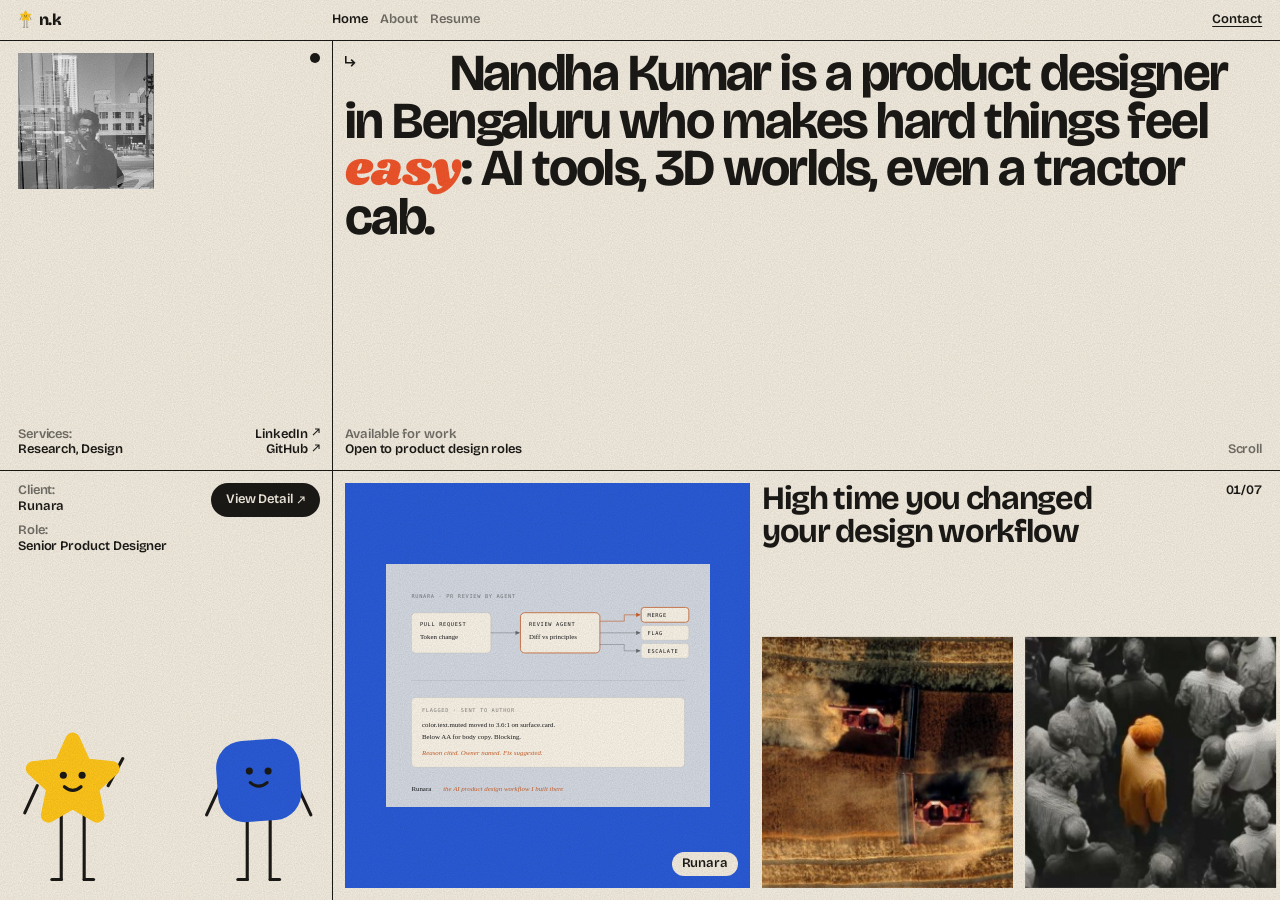
==== index.html @ 22193b87 "Rebuild phone home as a scrolling page, add hamburger nav, fix mobile polish - Home on phones is now" ====
<!DOCTYPE html>
<html lang="en">
<head>
    <meta charset="UTF-8">
    <meta name="viewport" content="width=device-width, initial-scale=1.0, viewport-fit=cover">
    <title>Nandha Kumar | Product Designer</title>
    <meta name="description" content="Nandha Kumar is a product designer in Bengaluru. He works on AI tools and immersive interfaces.">
    <link rel="icon" href="Images/Dark.png" media="(prefers-color-scheme: light)">
    <link rel="icon" href="Images/Light.png" media="(prefers-color-scheme: dark)">

    <link rel="preconnect" href="https://fonts.googleapis.com">
    <link rel="preconnect" href="https://fonts.gstatic.com" crossorigin>
    <link href="https://fonts.googleapis.com/css2?family=Bricolage+Grotesque:opsz,wght@12..96,400..800&family=Geist:wght@400;500;600&family=Geist+Mono:wght@400;500&family=Shrikhand&display=swap" rel="stylesheet">

    <link rel="stylesheet" href="site.css?v=20261008">
    <meta name="theme-color" content="#F3ECDF">
</head>
<body class="is-home">
    <div class="grain" aria-hidden="true"></div>

    <!-- RGB channel split used on the portrait swap (dx animated by home.js) -->
    <svg width="0" height="0" style="position:absolute" aria-hidden="true">
        <filter id="jh-split" x="-20%" y="-20%" width="140%" height="140%" color-interpolation-filters="sRGB">
            <feOffset in="SourceGraphic" dx="0" dy="0" result="rs"/>
            <feColorMatrix in="rs" type="matrix" values="1 0 0 0 0  0 0 0 0 0  0 0 0 0 0  0 0 0 1 0" result="r"/>
            <feColorMatrix in="SourceGraphic" type="matrix" values="0 0 0 0 0  0 1 0 0 0  0 0 0 0 0  0 0 0 1 0" result="g"/>
            <feOffset in="SourceGraphic" dx="0" dy="0" result="bs"/>
            <feColorMatrix in="bs" type="matrix" values="0 0 0 0 0  0 0 0 0 0  0 0 1 0 0  0 0 0 1 0" result="b"/>
            <feBlend in="r" in2="g" mode="screen" result="rg"/>
            <feBlend in="rg" in2="b" mode="screen"/>
        </filter>
    </svg>

    <main class="jh">

        <header class="nav">
            <div class="nav__inner">
                <a href="index.html" class="nav__logo" aria-label="Nandha Kumar, home"><span class="blob" data-blob="star" data-color="#FFC61A"></span>n.k</a>
                <nav class="nav__links" id="primary-nav" aria-label="Primary">
                    <a href="index.html" aria-current="page">Home</a>
                    <a href="about.html">About</a>
                    <a href="resume.html">Resume</a>
                </nav>
                <a class="nav__cta" href="mailto:inandha97@gmail.com">Contact</a>
                <button class="nav__burger" type="button" aria-label="Menu" aria-expanded="false" aria-controls="primary-nav"><span></span></button>
            </div>
        </header>

        <!-- Top half: rail + statement -->
        <section class="jh__half jh__half--top">
            <div class="jh__rail">
                <div class="jh__row jh__row--top">
                    <span class="jh__portrait" data-portrait>
                        <img class="is-on" src="Images/about-photo.png" alt="Portrait of Nandha Kumar">
                        <img src="Images/About/Nandha.jpg" alt="" aria-hidden="true">
                        <img src="Images/About/nandha-1.jpg" alt="" aria-hidden="true">
                        <img src="Images/About/nandha-2.jpg" alt="" aria-hidden="true">
                        <img src="Images/About/nandha-3.jpg" alt="" aria-hidden="true">
                        <img src="Images/About/nandha-4.jpg" alt="" aria-hidden="true">
                    </span>
                    <span class="jh__dot" data-dot aria-hidden="true"></span>
                </div>
                <div class="jh__row">
                    <div class="jh__stack">
                        <span class="t-ui is-muted mask"><span style="--d:.2s">Services:</span></span>
                        <span class="t-ui mask"><span style="--d:.24s">Research, Design</span></span>
                    </div>
                    <div class="jh__stack jh__stack--end">
                        <a class="t-ui mask" href="https://www.linkedin.com/in/nandhakumarilangovan/" target="_blank" rel="noopener"><span style="--d:.28s">LinkedIn<svg class="ext-icon" viewBox="0 0 12 12" fill="none" aria-hidden="true"><path d="M4.5 1.5H10.5V7.5M10.5 1.5L1.5 10.5" stroke="currentColor" stroke-width="1.6"/></svg><span class="sr-only"> (opens in a new tab)</span></span></a>
                        <a class="t-ui mask" href="https://github.com/killjay" target="_blank" rel="noopener"><span style="--d:.32s">GitHub<svg class="ext-icon" viewBox="0 0 12 12" fill="none" aria-hidden="true"><path d="M4.5 1.5H10.5V7.5M10.5 1.5L1.5 10.5" stroke="currentColor" stroke-width="1.6"/></svg><span class="sr-only"> (opens in a new tab)</span></span></a>
                    </div>
                </div>
            </div>

            <div class="jh__main">
                <div>
                    <span class="t-ui mask jh__arrow"><span style="--d:.16s"><svg viewBox="0 0 14 14" fill="none" aria-hidden="true"><path d="M12 8.66667H1V0M7.83784 4.64286L12 8.66667L7.83784 13" stroke="currentColor" stroke-width="2"/></svg></span></span>
                    <h1 class="jh__statement" data-statement>Nandha Kumar is a product designer in Bengaluru who makes hard things feel <em>easy</em>: AI tools, 3D worlds, even a tractor cab.</h1>
                </div>
                <div class="jh__row">
                    <div class="jh__stack">
                        <span class="t-ui is-muted mask"><span style="--d:.2s">Available for work</span></span>
                        <span class="t-ui mask"><span style="--d:.24s">Open to product design roles</span></span>
                    </div>
                    <span class="t-ui is-muted mask"><span style="--d:.28s">Scroll</span></span>
                </div>
            </div>
        </section>

        <!-- Bottom half: project rail + gallery -->
        <section class="jh__half jh__half--bottom">
            <div class="jh__rail">
                <div class="jh__row jh__row--top">
                    <div class="jh__pair">
                        <div class="jh__stack">
                            <span class="t-ui is-muted mask"><span style="--d:.36s">Client:</span></span>
                            <span class="t-ui mask"><span style="--d:.4s" data-client>Runara</span></span>
                        </div>
                        <div class="jh__stack">
                            <span class="t-ui is-muted mask"><span style="--d:.44s">Role:</span></span>
                            <span class="t-ui mask"><span style="--d:.48s" data-role>Senior Product Designer</span></span>
                        </div>
                    </div>
                    <a class="t-ui mask jh__cta" href="Runara.html" data-detail><span style="--d:.4s">View Detail<svg class="ext-icon" viewBox="0 0 12 12" fill="none" aria-hidden="true"><path d="M4.5 1.5H10.5V7.5M10.5 1.5L1.5 10.5" stroke="currentColor" stroke-width="1.6"/></svg></span></a>
                </div>
                <div class="jh__prims" data-prims aria-hidden="true">
                    <span class="blob" data-blob="star" data-color="#FFC61A" data-pose="wave"></span>
                    <span class="blob" data-blob="square" data-color="#2A5BD7"></span>
                </div>
            </div>

            <div class="jh__main jh__main--gal">
                <span class="t-ui mask jh__count"><span style="--d:.5s" data-count>01/07</span></span>
                <p class="jh__title mask" data-title-wrap><span style="--d:.5s" data-title>High time you changed your design workflow</span></p>
                <div class="jh-stage" data-stage>
                    <a class="jh-plane" href="Runara.html" style="--c: var(--cobalt)" data-fit="contain" data-title="High time you changed your design workflow" data-client="Runara" data-role="Senior Product Designer" data-blobs="star:#FFC61A:wave,square:#2A5BD7" draggable="false" aria-label="Runara — open project">
                        <img src="Images/runara.svg" alt="" draggable="false">
                        <span class="jh-plane__tag t-ui" aria-hidden="true">Runara</span>
                    </a>
                    <a class="jh-plane" href="JohnDeere.html" style="--c: var(--kelly)" data-title="Simplifying tractor in-cab displays" data-client="John Deere" data-role="UX Researcher, Designer" data-blobs="bean:#11893F:wave,ball:#F5A8C8" draggable="false" aria-label="John Deere — open project">
                        <img src="Images/Tractor inCab.png" alt="" draggable="false">
                        <span class="jh-plane__tag t-ui" aria-hidden="true">John Deere</span>
                    </a>
                    <a class="jh-plane" href="Workiva.html" style="--c: var(--teal)" data-title="AI-powered anomaly detection" data-client="Workiva" data-role="Product Designer, Researcher" data-blobs="ball:#22A595:wave,star:#F0552B" draggable="false" aria-label="Workiva — open project">
                        <img src="Images/Anomaly.png" alt="" draggable="false">
                        <span class="jh-plane__tag t-ui" aria-hidden="true">Workiva</span>
                    </a>
                    <a class="jh-plane" href="CafeCal.html" style="--c: #2F6B3B" data-title="Motion for an app that has to wait" data-client="Café Cal" data-role="Founder, Motion" data-blobs="cloud:#F0552B:wave,bean:#EEEA3C" draggable="false" aria-label="Café Cal — open project">
                        <img src="Images/CafeCal/iPhone Air - 1 (1).png" alt="" draggable="false">
                        <span class="jh-plane__tag t-ui" aria-hidden="true">Café Cal</span>
                    </a>
                    <a class="jh-plane" href="Velotic.html" style="--c: var(--sun)" data-title="Getting fitness coaches out of spreadsheets" data-client="Velotic" data-role="Solo Founder" data-blobs="star:#FFC61A:wave,square:#11893F" draggable="false" aria-label="Velotic — open project">
                        <img src="Images/velotic.jpg" alt="" draggable="false">
                        <span class="jh-plane__tag t-ui" aria-hidden="true">Velotic</span>
                    </a>
                    <a class="jh-plane" href="XRLabs.html" style="--c: var(--cobalt)" data-title="Designing Intel&#39;s virtual demo" data-client="Intel" data-role="Product Designer" data-blobs="square:#F5A8C8:wave,ball:#2A5BD7" draggable="false" aria-label="Intel Virtual Demo Zone — open project">
                        <img src="Images/xrlabs-intel.jpg" alt="" draggable="false">
                        <span class="jh-plane__tag t-ui" aria-hidden="true">Intel</span>
                    </a>
                    <a class="jh-plane" href="PixelMortar.html" style="--c: var(--lemon)" data-title="A 3D studio in web and AR" data-client="Pixel &amp; Mortar" data-role="Product Designer" data-blobs="cloud:#EEEA3C:wave,square:#F0552B" draggable="false" aria-label="Pixel &amp; Mortar 3D Studio — open project">
                        <img src="Images/pm.jpg?v=2" alt="" draggable="false">
                        <span class="jh-plane__tag t-ui" aria-hidden="true">Pixel &amp; Mortar</span>
                    </a>
                    <div class="jh-pill" data-pill aria-hidden="true">
                        <span class="jh-pill__bg"></span>
                        <span class="jh-pill__track t-ui"><span>View Project</span><span>View Project</span><span>View Project</span><span>View Project</span><span>View Project</span><span>View Project</span></span>
                    </div>
                </div>
            </div>
        </section>

        <!-- Phone home: plain scrolling page. The carousel above is desktop-only. -->
        <section class="jh-mobile" aria-label="Intro and selected work">
            <img class="jh-mobile__portrait" src="Images/about-photo.png" alt="Portrait of Nandha Kumar">
            <p class="jh-mobile__statement">Nandha Kumar is a product designer in Bengaluru who makes hard things feel <em class="serif">easy</em>: AI tools, 3D worlds, even a tractor cab.</p>
            <div class="jh-mobile__meta">
                <div>
                    <span class="t-ui is-muted">Available for work</span>
                    <span class="t-ui">Open to product design roles</span>
                </div>
                <div class="jh-mobile__links">
                    <a class="t-ui" href="https://www.linkedin.com/in/nandhakumarilangovan/" target="_blank" rel="noopener">LinkedIn<svg class="ext-icon" viewBox="0 0 12 12" fill="none" aria-hidden="true"><path d="M4.5 1.5H10.5V7.5M10.5 1.5L1.5 10.5" stroke="currentColor" stroke-width="1.6"/></svg><span class="sr-only"> (opens in a new tab)</span></a>
                    <a class="t-ui" href="https://github.com/killjay" target="_blank" rel="noopener">GitHub<svg class="ext-icon" viewBox="0 0 12 12" fill="none" aria-hidden="true"><path d="M4.5 1.5H10.5V7.5M10.5 1.5L1.5 10.5" stroke="currentColor" stroke-width="1.6"/></svg><span class="sr-only"> (opens in a new tab)</span></a>
                </div>
            </div>
            <h2 class="jh-mobile__head"><span class="t-ui is-muted">Selected work</span><span class="t-ui">07</span></h2>
            <ul class="jh-mobile__list">
                <li>
                    <a class="jh-mobile__card" href="Runara.html" style="--c: var(--cobalt)" data-fit="contain">
                        <span class="jh-mobile__img"><img src="Images/runara.svg" alt="" loading="lazy"></span>
                        <span class="jh-mobile__client"><span class="t-ui">Runara</span><span class="t-ui is-muted">01</span></span>
                        <span class="jh-mobile__title">High time you changed your design workflow</span>
                    </a>
                </li>
                <li>
                    <a class="jh-mobile__card" href="JohnDeere.html" style="--c: var(--kelly)">
                        <span class="jh-mobile__img"><img src="Images/Tractor inCab.png" alt="" loading="lazy"></span>
                        <span class="jh-mobile__client"><span class="t-ui">John Deere</span><span class="t-ui is-muted">02</span></span>
                        <span class="jh-mobile__title">Simplifying tractor in-cab displays</span>
                    </a>
                </li>
                <li>
                    <a class="jh-mobile__card" href="Workiva.html" style="--c: var(--teal)">
                        <span class="jh-mobile__img"><img src="Images/Anomaly.png" alt="" loading="lazy"></span>
                        <span class="jh-mobile__client"><span class="t-ui">Workiva</span><span class="t-ui is-muted">03</span></span>
                        <span class="jh-mobile__title">AI-powered anomaly detection</span>
                    </a>
                </li>
                <li>
                    <a class="jh-mobile__card" href="CafeCal.html" style="--c: #2F6B3B">
                        <span class="jh-mobile__img"><img src="Images/CafeCal/iPhone Air - 1 (1).png" alt="" loading="lazy"></span>
                        <span class="jh-mobile__client"><span class="t-ui">Café Cal</span><span class="t-ui is-muted">04</span></span>
                        <span class="jh-mobile__title">Motion for an app that has to wait</span>
                    </a>
                </li>
                <li>
                    <a class="jh-mobile__card" href="Velotic.html" style="--c: var(--sun)">
                        <span class="jh-mobile__img"><img src="Images/velotic.jpg" alt="" loading="lazy"></span>
                        <span class="jh-mobile__client"><span class="t-ui">Velotic</span><span class="t-ui is-muted">05</span></span>
                        <span class="jh-mobile__title">Getting fitness coaches out of spreadsheets</span>
                    </a>
                </li>
                <li>
                    <a class="jh-mobile__card" href="XRLabs.html" style="--c: var(--cobalt)">
                        <span class="jh-mobile__img"><img src="Images/xrlabs-intel.jpg" alt="" loading="lazy"></span>
                        <span class="jh-mobile__client"><span class="t-ui">Intel</span><span class="t-ui is-muted">06</span></span>
                        <span class="jh-mobile__title">Designing Intel&#39;s virtual demo</span>
                    </a>
                </li>
                <li>
                    <a class="jh-mobile__card" href="PixelMortar.html" style="--c: var(--lemon)">
                        <span class="jh-mobile__img"><img src="Images/pm.jpg?v=2" alt="" loading="lazy"></span>
                        <span class="jh-mobile__client"><span class="t-ui">Pixel &amp; Mortar</span><span class="t-ui is-muted">07</span></span>
                        <span class="jh-mobile__title">A 3D studio in web and AR</span>
                    </a>
                </li>
            </ul>
        </section>

    </main>

    <script src="blobs.js?v=20261002" defer></script>
    <script src="site.js?v=20261008" defer></script>
    <script src="home.js?v=20261008" defer></script>
</body>
</html>
---- site.css ----
/* =========================================================
   Nandha Kumar · Portfolio · Variation One
   Structure borrowed from an editorial 12-column grid (hairline
   rules, a left rail, a full-height home). Mood from the TUC board:
   blob characters on stick legs, chunky grotesk, sticker shadows,
   and a loud yellow / tomato / pink / kelly / cobalt palette on cream.
   ========================================================= */

:root {
  --bg: #F3ECDF;
  --bg-soft: #ECE3D2;
  --bg-card: #FBF6EC;
  --bg-quote: #FBF6EC;
  --bg-grey: #E3DFD7;
  --ink: #1C1A17;
  --ink-2: #34302B;
  --muted: rgba(28, 26, 23, 0.6);
  --muted-2: rgba(28, 26, 23, 0.46);
  --line: #1C1A17;
  --hairline: rgba(28, 26, 23, 0.16);
  --hairline-2: rgba(28, 26, 23, 0.08);

  /* Mood board palette */
  --sun: #FFC61A;
  --lemon: #EEEA3C;
  --tomato: #F0552B;
  --pink: #F5A8C8;
  --kelly: #11893F;
  --cobalt: #2A5BD7;
  --teal: #22A595;

  --accent: var(--tomato);
  --accent-hover: #D6431C;

  /* Per-project tints — the board colours, washed toward cream */
  --tint-myntra: #F9D9C9;
  --tint-workiva: #CFEAE3;
  --tint-deere: #CDE6D3;
  --tint-velotic: #FFECB0;

  --font-display: 'Bricolage Grotesque', 'Helvetica Neue', Arial, sans-serif;
  --font-sans: 'Geist', -apple-system, BlinkMacSystemFont, 'Segoe UI', sans-serif;
  --font-mark: 'Bricolage Grotesque', 'Helvetica Neue', Arial, sans-serif;
  --font-mono: 'Geist Mono', 'SFMono-Regular', Menlo, monospace;
  --font-fun: 'Shrikhand', 'Bricolage Grotesque', serif;

  --s-1: 4px;
  --s-2: 8px;
  --s-3: 12px;
  --s-4: 16px;
  --s-5: 24px;
  --s-6: 32px;
  --s-8: 48px;
  --s-10: 64px;
  --s-12: 96px;
  --s-16: 128px;
  --s-20: 160px;

  --radius-s: 8px;
  --radius-m: 18px;
  --radius-l: 999px;

  --container: 1240px;
  --container-prose: 720px;

  /* 12-column page grid */
  --mx: max(16px, calc(100vw / 1728 * 24));
  --gutter: max(12px, calc(100vw / 1728 * 16));
  --col: calc((100vw - 2 * var(--mx) - 11 * var(--gutter)) / 12);
  --u: calc(100vw / 1728);
  --t-ui: max(13px, calc(var(--u) * 16));
  --t-logo: max(16px, calc(var(--u) * 20));
  --pad-y: max(12px, calc(var(--u) * 16));

  --pop: 4px 4px 0 var(--ink);
  --pop-lg: 7px 7px 0 var(--ink);

  --ease: cubic-bezier(0.16, 1, 0.3, 1);
  --bounce: cubic-bezier(0.34, 1.56, 0.64, 1);
}

/* =========================================================
   Reset
   ========================================================= */
*, *::before, *::after { box-sizing: border-box; }
* { margin: 0; padding: 0; }
html { -webkit-text-size-adjust: 100%; scroll-behavior: smooth; }
body {
  font-family: var(--font-sans);
  font-weight: 400;
  font-size: 17px;
  line-height: 1.6;
  color: var(--ink);
  background: var(--bg);
  -webkit-font-smoothing: antialiased;
  text-rendering: optimizeLegibility;
  position: relative;
  min-height: 100vh;
  overflow-x: hidden;
}


img, video { max-width: 100%; display: block; }
a { color: inherit; text-decoration: none; transition: color 0.2s var(--ease); }
button { font: inherit; cursor: pointer; border: none; background: none; color: inherit; }
::selection { background: var(--accent); color: var(--bg); }

/* =========================================================
   Layout primitives
   ========================================================= */
.container {
  max-width: var(--container);
  margin: 0 auto;
  padding: 0 32px;
}
.container--prose {
  margin: 0 389.5px;
  padding: 0;
}
@media (max-width: 1559px) {
  .container--prose {
    max-width: var(--container-prose);
    margin: 0 auto;
    padding: 0 32px;
  }
}
@media (max-width: 720px) {
  .container { padding: 0 20px; }
  .container--prose { padding: 0 20px; }
}

.section { padding: var(--s-16) 0; }
.section--tight { padding: var(--s-10) 0; }
@media (max-width: 720px) {
  .section { padding: var(--s-10) 0; }
  .section--tight { padding: var(--s-8) 0; }
}

/* =========================================================
   Type scale
   ========================================================= */
h1, h2, h3, h4, h5 {
  font-family: var(--font-display);
  font-weight: 400;
  letter-spacing: -0.015em;
  line-height: 1.18;
  color: var(--ink);
}

.display {
  font-family: var(--font-display);
  font-size: clamp(44px, 7vw, 88px);
  line-height: 1.05;
  letter-spacing: -0.025em;
  font-weight: 400;
}
.h1 {
  font-family: var(--font-display);
  font-size: clamp(36px, 5vw, 56px);
  line-height: 1.08;
  letter-spacing: -0.02em;
}
.h2 {
  font-family: var(--font-display);
  font-size: clamp(28px, 3.4vw, 40px);
  line-height: 1.15;
  letter-spacing: -0.015em;
}
.h3 {
  font-family: var(--font-display);
  font-size: clamp(22px, 2vw, 26px);
  line-height: 1.25;
  letter-spacing: -0.01em;
}

.lede {
  font-family: var(--font-sans);
  font-size: clamp(17px, 1.4vw, 20px);
  line-height: 1.55;
  color: var(--ink-2);
  max-width: 62ch;
  font-weight: 400;
}

.serif-italic, em.serif {
  font-family: var(--font-display);
  font-style: italic;
  font-weight: 400;
}

.eyebrow {
  font-family: var(--font-mono);
  font-size: 11px;
  letter-spacing: 0.16em;
  text-transform: uppercase;
  color: var(--muted-2);
  display: inline-block;
}
.eyebrow--accent { color: var(--accent); }

/* Highlight signature — preserved from original site */
.highlight {
  position: relative;
  display: inline-block;
  font-style: italic;
}
.highlight::before {
  content: '';
  position: absolute;
  top: 50%;
  left: 50%;
  transform: translate(-50%, -50%);
  width: 112%;
  height: 124%;
  background-image: url('Icons/Highlight.svg');
  background-size: contain;
  background-repeat: no-repeat;
  background-position: center;
  z-index: -1;
}

/* =========================================================
   Case study page
   ========================================================= */
.cs-back {
  display: inline-flex;
  align-items: center;
  gap: 6px;
  font-family: var(--font-mono);
  font-size: 11px;
  letter-spacing: 0.12em;
  text-transform: uppercase;
  color: var(--muted);
  margin-bottom: var(--s-8);
}
.cs-back:hover { color: var(--accent); }

.cs-hero {
  padding: var(--s-10) 0 var(--s-8);
}
.cs-hero__tags {
  font-family: var(--font-mono);
  font-size: 11px;
  letter-spacing: 0.18em;
  text-transform: uppercase;
  color: var(--muted-2);
  margin-bottom: var(--s-4);
}
.cs-hero__title {
  font-size: clamp(36px, 5vw, 64px);
  line-height: 1.08;
  letter-spacing: -0.02em;
  margin-bottom: var(--s-5);
  max-width: 22ch;
}
.cs-hero__lede {
  max-width: 64ch;
}

/* Metadata strip */
.cs-meta {
  display: grid;
  grid-template-columns: repeat(5, 1fr);
  gap: var(--s-5);
  padding: var(--s-6) 0;
  margin: var(--s-8) 0 var(--s-10);
  border-top: 1px solid var(--hairline);
  border-bottom: 1px solid var(--hairline);
}
.cs-meta dt {
  font-family: var(--font-mono);
  font-size: 10px;
  letter-spacing: 0.14em;
  text-transform: uppercase;
  color: var(--muted-2);
  margin-bottom: 8px;
}
.cs-meta dd {
  font-family: var(--font-display);
  font-size: 15px;
  line-height: 1.35;
  color: var(--ink);
}
@media (max-width: 900px) {
  .cs-meta { grid-template-columns: repeat(3, 1fr); }
}
@media (max-width: 600px) {
  .cs-meta { grid-template-columns: repeat(2, 1fr); gap: var(--s-4); }
}

/* Cover image */
.cs-cover {
  margin: var(--s-8) 0 var(--s-12);
  border-radius: var(--radius-m);
  overflow: hidden;
  background: var(--cs-tint, var(--bg-card));
  display: flex;
  align-items: center;
  justify-content: center;
}
.cs-cover img {
  width: 100%;
  height: auto;
  display: block;
}

/* Per-case-study tints */
.cs-tint-myntra { --cs-tint: var(--tint-myntra); }
.cs-tint-workiva { --cs-tint: var(--tint-workiva); }
.cs-tint-deere { --cs-tint: var(--tint-deere); }
.cs-tint-velotic { --cs-tint: var(--tint-velotic); }

/* Body sections */
.cs-section {
  padding: var(--s-10) 0;
  border-top: 1px solid var(--hairline);
}
.cs-section:first-of-type { border-top: none; padding-top: 0; }

.cs-section__head {
  margin-bottom: var(--s-6);
}
.cs-section__eyebrow { margin-bottom: var(--s-3); }
.cs-section__title { max-width: 24ch; }
.cs-section__sub {
  font-family: var(--font-display);
  font-style: italic;
  font-size: 18px;
  color: var(--muted);
  margin-top: var(--s-3);
}

.cs-prose p {
  font-size: 17px;
  line-height: 1.7;
  color: var(--ink-2);
  margin-bottom: var(--s-4);
  max-width: 68ch;
}
.cs-prose p strong { color: var(--ink); font-weight: 500; }
.cs-prose p em { font-style: italic; color: var(--accent); }
.cs-prose ul {
  list-style: none;
  margin: 0 0 var(--s-5);
  padding: 0;
  max-width: 68ch;
}
.cs-prose ul li {
  font-size: 16px;
  line-height: 1.65;
  color: var(--ink-2);
  margin-bottom: 10px;
  padding-left: 22px;
  position: relative;
}
.cs-prose ul li::before {
  content: '';
  position: absolute;
  left: 0; top: 12px;
  width: 6px; height: 6px;
  border-radius: 50%;
  background: var(--accent);
}
.cs-prose ul li strong { color: var(--ink); font-weight: 500; }

/* Stat / impact grids */
.stat-grid {
  display: grid;
  grid-template-columns: repeat(3, 1fr);
  gap: var(--s-5);
  margin: var(--s-6) 0;
}
.stat-grid--4 { grid-template-columns: repeat(4, 1fr); }
.stat-grid--2 { grid-template-columns: repeat(2, 1fr); }
@media (max-width: 900px) {
  .stat-grid, .stat-grid--4 { grid-template-columns: repeat(2, 1fr); }
}
@media (max-width: 600px) {
  .stat-grid, .stat-grid--4, .stat-grid--2 { grid-template-columns: 1fr; }
}

.stat {
  padding: var(--s-5) var(--s-4);
  background: var(--bg-card);
  border-radius: var(--radius-s);
  border: 1px solid var(--hairline-2);
}
.stat__value {
  font-family: var(--font-display);
  font-size: clamp(34px, 4vw, 48px);
  line-height: 1;
  letter-spacing: -0.025em;
  color: var(--ink);
  margin-bottom: 8px;
}
.stat__value em { font-style: italic; color: var(--accent); }
.stat__label {
  font-family: var(--font-sans);
  font-size: 13px;
  line-height: 1.45;
  color: var(--muted);
}

/* Step / research / principle cards */
.step-grid {
  display: grid;
  grid-template-columns: repeat(3, 1fr);
  gap: var(--s-5);
  margin: var(--s-6) 0;
}
.step-grid--4 { grid-template-columns: repeat(4, 1fr); }
@media (max-width: 900px) {
  .step-grid, .step-grid--4 { grid-template-columns: repeat(2, 1fr); }
}
@media (max-width: 600px) {
  .step-grid, .step-grid--4 { grid-template-columns: 1fr; }
}

.step {
  padding: var(--s-5);
  background: var(--bg-card);
  border: 1px solid var(--hairline-2);
  border-radius: var(--radius-s);
}
.step__num {
  font-family: var(--font-mono);
  font-size: 11px;
  letter-spacing: 0.14em;
  color: var(--accent);
  margin-bottom: var(--s-3);
  text-transform: uppercase;
}
.step__title {
  font-family: var(--font-display);
  font-size: 18px;
  line-height: 1.25;
  margin-bottom: var(--s-2);
}
.step__desc {
  font-size: 14px;
  line-height: 1.55;
  color: var(--muted);
}

/* Issue / pullout cards */
.issue {
  padding: var(--s-5) var(--s-6);
  background: var(--bg-card);
  border-left: 3px solid var(--accent);
  border-radius: 0 var(--radius-s) var(--radius-s) 0;
  margin-bottom: var(--s-4);
}
.issue__label {
  font-family: var(--font-mono);
  font-size: 10px;
  letter-spacing: 0.14em;
  text-transform: uppercase;
  color: var(--accent);
  margin-bottom: 10px;
}
.issue__title {
  font-family: var(--font-display);
  font-size: 22px;
  line-height: 1.2;
  margin-bottom: 10px;
}
.issue__desc {
  font-size: 15px;
  line-height: 1.65;
  color: var(--muted);
  max-width: 70ch;
}

/* Quote block */
.cs-quote {
  margin: var(--s-8) 0;
  padding: var(--s-6) 0 var(--s-6) var(--s-6);
  border-left: 3px solid var(--accent);
  background: var(--bg-quote);
  border-radius: 0 var(--radius-s) var(--radius-s) 0;
  padding-right: var(--s-6);
}
.cs-quote__text {
  font-family: var(--font-display);
  font-style: italic;
  font-size: clamp(20px, 2vw, 24px);
  line-height: 1.4;
  color: var(--ink);
  margin-bottom: var(--s-3);
  max-width: 60ch;
}
.cs-quote__author {
  font-family: var(--font-mono);
  font-size: 11px;
  letter-spacing: 0.1em;
  text-transform: uppercase;
  color: var(--muted);
}

/* Persona card */
.persona {
  background: var(--bg-card);
  border: 1px solid var(--hairline-2);
  border-radius: var(--radius-m);
  padding: var(--s-6);
  margin-bottom: var(--s-5);
}
.persona__head {
  display: flex;
  align-items: center;
  gap: var(--s-5);
  padding-bottom: var(--s-5);
  margin-bottom: var(--s-5);
  border-bottom: 1px solid var(--hairline);
}
.persona__photo {
  flex: 0 0 96px;
  width: 96px;
  height: 96px;
  border-radius: 50%;
  overflow: hidden;
  background: var(--bg);
}
.persona__photo img { width: 100%; height: 100%; object-fit: cover; }
.persona__name {
  font-family: var(--font-display);
  font-size: 24px;
  line-height: 1.2;
  margin-bottom: 6px;
}
.persona__role {
  font-family: var(--font-sans);
  font-size: 14px;
  color: var(--muted);
}
.persona__details {
  display: grid;
  grid-template-columns: repeat(2, 1fr);
  gap: 6px 16px;
  margin-top: 6px;
}
.persona__details div {
  font-family: var(--font-mono);
  font-size: 11px;
  letter-spacing: 0.04em;
  color: var(--muted);
}
.persona__details strong {
  color: var(--ink);
  font-weight: 500;
}
.persona__quote {
  font-family: var(--font-display);
  font-style: italic;
  font-size: 17px;
  line-height: 1.45;
  color: var(--ink-2);
  padding: var(--s-4) var(--s-5);
  background: var(--bg-quote);
  border-left: 3px solid var(--accent);
  border-radius: 0 var(--radius-s) var(--radius-s) 0;
  margin-bottom: var(--s-5);
}
.persona__bg {
  margin-bottom: var(--s-5);
}
.persona__bg-title, .persona__col-title {
  font-family: var(--font-mono);
  font-size: 11px;
  letter-spacing: 0.14em;
  text-transform: uppercase;
  color: var(--accent);
  margin-bottom: var(--s-3);
}
.persona__bg-text {
  font-size: 15px;
  line-height: 1.65;
  color: var(--ink-2);
}
.persona__cols {
  display: grid;
  grid-template-columns: repeat(2, 1fr);
  gap: var(--s-5);
}
.persona__cols--3 { grid-template-columns: repeat(3, 1fr); }
@media (max-width: 720px) {
  .persona__cols, .persona__cols--3 { grid-template-columns: 1fr; }
  .persona__details { grid-template-columns: 1fr; }
}
.persona__cols ul {
  list-style: none;
  padding: 0;
  margin: 0;
}
.persona__cols li {
  font-size: 14px;
  line-height: 1.55;
  color: var(--muted);
  margin-bottom: 10px;
  padding-left: 16px;
  position: relative;
}
.persona__cols li::before {
  content: '·';
  position: absolute;
  left: 4px;
  top: -2px;
  font-size: 22px;
  line-height: 1;
  color: var(--accent);
}
.persona__tags {
  display: flex;
  gap: 8px;
  flex-wrap: wrap;
  margin-top: 10px;
}
.persona__tag {
  font-family: var(--font-mono);
  font-size: 10px;
  letter-spacing: 0.08em;
  text-transform: uppercase;
  padding: 4px 10px;
  border-radius: 4px;
  background: var(--bg);
  border: 1px solid var(--hairline);
  color: var(--ink-2);
}

/* Solution card */
.solution {
  display: grid;
  grid-template-columns: 1fr 1fr;
  gap: var(--s-6);
  align-items: center;
  padding: var(--s-6) 0;
  border-top: 1px solid var(--hairline-2);
}
.solution:first-of-type { border-top: none; }
@media (max-width: 900px) {
  .solution { grid-template-columns: 1fr; }
}
.solution__media {
  border-radius: var(--radius-s);
  overflow: hidden;
  background: var(--bg-card);
  border: 1px solid var(--hairline-2);
}
.cs-tint-myntra .solution__media {
  max-width: 35%;
  margin: 0 auto;
}
.cs-tint-deere .solution__media {
  max-width: 60%;
  margin: 0 auto;
}
.solution__media img { width: 100%; height: auto; display: block; }
.solution__label {
  font-family: var(--font-mono);
  font-size: 11px;
  letter-spacing: 0.14em;
  text-transform: uppercase;
  color: var(--accent);
  margin-bottom: var(--s-3);
}
.solution__title {
  font-family: var(--font-display);
  font-size: clamp(22px, 2.2vw, 28px);
  line-height: 1.22;
  margin-bottom: var(--s-3);
}
.solution__desc {
  font-size: 16px;
  line-height: 1.65;
  color: var(--ink-2);
  margin-bottom: var(--s-4);
  max-width: 50ch;
}
.solution__stat {
  display: inline-flex;
  align-items: baseline;
  gap: 8px;
  padding-top: var(--s-4);
  border-top: 1px solid var(--hairline-2);
}
.solution__stat-value {
  font-family: var(--font-display);
  font-size: clamp(28px, 3vw, 40px);
  line-height: 1;
  letter-spacing: -0.02em;
  color: var(--accent);
}
.solution__stat-label {
  font-family: var(--font-mono);
  font-size: 11px;
  letter-spacing: 0.08em;
  text-transform: uppercase;
  color: var(--muted);
}

/* Figure / image block */
.cs-figure {
  margin: var(--s-8) 0;
}
.cs-figure__img {
  border-radius: var(--radius-m);
  overflow: hidden;
  background: var(--bg-card);
  border: 1px solid var(--hairline-2);
}
.cs-figure__img img, .cs-figure__img video { width: 100%; height: auto; display: block; }
.cs-figure__caption {
  font-family: var(--font-mono);
  font-size: 11px;
  letter-spacing: 0.08em;
  text-transform: uppercase;
  color: var(--muted);
  margin-top: var(--s-3);
  text-align: left;
}

/* Figure grid — used for screen line-ups (e.g. phone screens) */
.cs-figure-grid {
  display: grid;
  grid-template-columns: repeat(4, 1fr);
  gap: var(--s-4);
  margin: var(--s-8) 0 var(--s-3);
}
.cs-figure-grid__item {
  border-radius: var(--radius-m);
  overflow: hidden;
  background: #0A0A0A;
  border: 1px solid var(--hairline-2);
  aspect-ratio: 9/19.5;
}
.cs-figure-grid__item img {
  width: 100%;
  height: 100%;
  object-fit: cover;
  display: block;
}

/* Platform / stack pills */
.cs-platforms {
  display: flex;
  flex-wrap: wrap;
  gap: var(--s-2);
  margin: var(--s-5) 0;
}
.cs-platform {
  display: inline-flex;
  align-items: center;
  gap: 6px;
  padding: 6px 12px;
  border-radius: 999px;
  border: 1px solid var(--hairline);
  background: var(--bg-soft);
  font-family: var(--font-mono);
  font-size: 11px;
  letter-spacing: 0.06em;
  text-transform: uppercase;
  color: var(--ink-2);
}
.cs-platform__dot {
  width: 8px;
  height: 8px;
  border-radius: 50%;
  background: var(--accent);
}

/* =========================================================
   Case study — additional components (Velotic restructure)
   ========================================================= */

/* Big pull quote — for thesis statements / key user truths */
.cs-pull {
  margin: var(--s-8) 0;
  padding: var(--s-6) 0;
  border-top: 1px solid var(--hairline);
  border-bottom: 1px solid var(--hairline);
}
.cs-pull__text {
  font-family: var(--font-display);
  font-size: clamp(26px, 3vw, 38px);
  line-height: 1.2;
  letter-spacing: -0.015em;
  color: var(--ink);
  font-style: italic;
  max-width: 22ch;
}
.cs-pull__text em { color: var(--accent); font-style: italic; }
.cs-pull__attr {
  font-family: var(--font-mono);
  font-size: 11px;
  letter-spacing: 0.12em;
  text-transform: uppercase;
  color: var(--muted-2);
  margin-top: var(--s-4);
}

/* Decision callout — for "I chose X over Y because Z" */
.cs-decision {
  display: grid;
  grid-template-columns: auto 1fr;
  gap: var(--s-4) var(--s-5);
  padding: var(--s-5) var(--s-5);
  margin: var(--s-5) 0;
  background: var(--bg-soft);
  border-left: 3px solid var(--accent);
  border-radius: 0 var(--radius-s) var(--radius-s) 0;
}
.cs-decision__label {
  font-family: var(--font-mono);
  font-size: 10px;
  letter-spacing: 0.14em;
  text-transform: uppercase;
  color: var(--muted-2);
  white-space: nowrap;
  padding-top: 4px;
}
.cs-decision__body {
  font-family: var(--font-sans);
  font-size: 16px;
  line-height: 1.6;
  color: var(--ink-2);
}
.cs-decision__body strong { color: var(--ink); font-weight: 500; }
@media (max-width: 600px) {
  .cs-decision { grid-template-columns: 1fr; }
}

/* Token swatch grid — for design system color showcase */
.cs-tokens {
  display: grid;
  grid-template-columns: repeat(auto-fit, minmax(160px, 1fr));
  gap: var(--s-3);
  margin: var(--s-6) 0;
}
.cs-token {
  border-radius: var(--radius-s);
  overflow: hidden;
  border: 1px solid var(--hairline-2);
  background: var(--bg-card);
}
.cs-token__swatch {
  height: 90px;
  display: block;
}
.cs-token__meta {
  padding: 10px 12px;
  border-top: 1px solid var(--hairline-2);
  background: var(--bg-soft);
}
.cs-token__name {
  font-family: var(--font-sans);
  font-size: 12px;
  font-weight: 500;
  color: var(--ink);
}
.cs-token__hex {
  font-family: var(--font-mono);
  font-size: 10px;
  letter-spacing: 0.06em;
  color: var(--muted);
  margin-top: 2px;
}

/* Type specimen — three families, one breath */
.cs-specimen {
  margin: var(--s-6) 0;
  padding: var(--s-6);
  background: var(--bg-card);
  border: 1px solid var(--hairline-2);
  border-radius: var(--radius-m);
  display: flex;
  flex-direction: column;
  gap: var(--s-4);
}
.cs-specimen__display {
  font-family: 'Barlow Condensed', 'Barlow', 'Inter', system-ui, sans-serif;
  font-weight: 800;
  font-size: clamp(48px, 8vw, 96px);
  line-height: 0.95;
  letter-spacing: -0.03em;
  color: var(--ink);
}
.cs-specimen__body {
  font-family: 'Barlow', 'Inter', system-ui, sans-serif;
  font-size: 17px;
  line-height: 1.5;
  color: var(--ink-2);
  max-width: 50ch;
}
.cs-specimen__data {
  font-family: var(--font-mono);
  font-size: 12px;
  letter-spacing: 0.04em;
  color: var(--muted);
  text-transform: uppercase;
}

/* ASCII / mono architecture diagram */
.cs-diagram {
  font-family: var(--font-mono);
  font-size: 12px;
  line-height: 1.6;
  background: var(--bg-card);
  border: 1px solid var(--hairline-2);
  border-radius: var(--radius-m);
  padding: var(--s-6);
  margin: var(--s-6) 0;
  color: var(--ink-2);
  overflow-x: auto;
  white-space: pre;
}
.cs-diagram strong { color: var(--ink); font-weight: 500; }

/* Structured architecture diagram (replaces ASCII cs-diagram) */
.cs-archdiag {
  margin: var(--s-6) 0;
  background: var(--bg-card);
  border: 1px solid var(--hairline-2);
  border-radius: var(--radius-m);
  padding: var(--s-6);
  display: grid;
  gap: var(--s-4);
}
.cs-archdiag__row {
  display: grid;
  grid-template-columns: repeat(3, 1fr);
  gap: var(--s-3);
}
.cs-archdiag__node {
  background: var(--bg-soft);
  border: 1px solid var(--hairline-2);
  border-radius: var(--radius-s);
  padding: var(--s-4);
  text-align: center;
}
.cs-archdiag__node strong {
  display: block;
  color: var(--ink);
  font-family: var(--font-mono);
  font-size: 10px;
  letter-spacing: 0.12em;
  text-transform: uppercase;
  margin-bottom: var(--s-2);
}
.cs-archdiag__node span {
  display: block;
  font-family: var(--font-sans);
  font-size: 13px;
  color: var(--ink-2);
  line-height: 1.4;
}
.cs-archdiag__hub {
  background: var(--bg);
  border: 1px solid var(--hairline);
  border-radius: var(--radius-s);
  padding: var(--s-4) var(--s-5);
  text-align: center;
}
.cs-archdiag__hub strong {
  display: block;
  font-family: var(--font-mono);
  font-size: 10px;
  letter-spacing: 0.12em;
  text-transform: uppercase;
  color: var(--ink);
  margin-bottom: var(--s-2);
}
.cs-archdiag__hub span {
  font-family: var(--font-sans);
  font-size: 13px;
  color: var(--ink-2);
}
.cs-archdiag__rule {
  height: 1px;
  background: var(--hairline-2);
  margin: var(--s-2) 0;
}
@media (max-width: 600px) {
  .cs-archdiag__row { grid-template-columns: 1fr; }
}

/* Platform parity table */
.cs-parity {
  margin: var(--s-6) 0;
  border: 1px solid var(--hairline);
  border-radius: var(--radius-m);
  overflow: hidden;
}
.cs-parity__head, .cs-parity__row {
  display: grid;
  grid-template-columns: 1.4fr 1fr 1fr 1fr;
  gap: 0;
}
.cs-parity__head {
  background: var(--bg-soft);
  border-bottom: 1px solid var(--hairline);
}
.cs-parity__row {
  border-bottom: 1px solid var(--hairline-2);
}
.cs-parity__row:last-child { border-bottom: none; }
.cs-parity__cell {
  padding: var(--s-3) var(--s-4);
  font-family: var(--font-sans);
  font-size: 14px;
  color: var(--ink-2);
}
.cs-parity__head .cs-parity__cell {
  font-family: var(--font-mono);
  font-size: 10px;
  letter-spacing: 0.12em;
  text-transform: uppercase;
  color: var(--muted-2);
  font-weight: 500;
}
.cs-parity__row .cs-parity__cell:first-child { color: var(--ink); font-weight: 500; }
.cs-parity__cell--y { color: var(--accent); font-family: var(--font-mono); font-size: 13px; }
.cs-parity__cell--n { color: var(--muted-2); font-family: var(--font-mono); font-size: 13px; }
@media (max-width: 600px) {
  .cs-parity__head, .cs-parity__row { grid-template-columns: 1.6fr 1fr 1fr 1fr; }
  .cs-parity__cell { padding: var(--s-2) var(--s-3); font-size: 12px; }
}

/* Big hero stat block — single oversized number for outcome */
.cs-bigstat {
  margin: var(--s-8) 0;
  padding: var(--s-8) 0;
  border-top: 1px solid var(--hairline);
  border-bottom: 1px solid var(--hairline);
  display: flex;
  align-items: baseline;
  flex-wrap: wrap;
  gap: var(--s-5);
}
.cs-bigstat__num {
  font-family: var(--font-display);
  font-size: clamp(56px, 9vw, 120px);
  line-height: 0.9;
  letter-spacing: -0.03em;
  color: var(--ink);
}
.cs-bigstat__num em { font-style: italic; color: var(--accent); }
.cs-bigstat__caption {
  font-family: var(--font-mono);
  font-size: 11px;
  letter-spacing: 0.12em;
  text-transform: uppercase;
  color: var(--muted);
  max-width: 30ch;
}

/* Honest status bar — "where it is now" */
.cs-status {
  display: inline-flex;
  align-items: center;
  gap: 8px;
  padding: 6px 14px;
  border-radius: 999px;
  background: var(--bg-soft);
  border: 1px solid var(--hairline);
  font-family: var(--font-mono);
  font-size: 11px;
  letter-spacing: 0.08em;
  text-transform: uppercase;
  color: var(--ink-2);
  margin-bottom: var(--s-4);
}
.cs-status__dot {
  width: 8px;
  height: 8px;
  border-radius: 50%;
  background: var(--accent);
  animation: cs-pulse 2.4s ease-in-out infinite;
}
@keyframes cs-pulse {
  0%, 100% { opacity: 1; transform: scale(1); }
  50% { opacity: 0.5; transform: scale(0.85); }
}

/* Research-scope disclosure — small honest box that earns the quote */
.cs-scope {
  margin: var(--s-5) 0;
  padding: var(--s-4) var(--s-5);
  background: var(--bg-soft);
  border: 1px dashed var(--hairline);
  border-radius: var(--radius-s);
  display: grid;
  grid-template-columns: auto 1fr;
  gap: var(--s-4) var(--s-5);
  align-items: start;
}
.cs-scope__label {
  font-family: var(--font-mono);
  font-size: 10px;
  letter-spacing: 0.14em;
  text-transform: uppercase;
  color: var(--muted-2);
  white-space: nowrap;
  padding-top: 4px;
}
.cs-scope__body {
  font-family: var(--font-sans);
  font-size: 14px;
  line-height: 1.55;
  color: var(--ink-2);
}
.cs-scope__body strong { color: var(--ink); font-weight: 500; }
@media (max-width: 600px) {
  .cs-scope { grid-template-columns: 1fr; }
}

/* Module map — IA visual that stands in for coach-portal screens */
.cs-modules {
  display: grid;
  grid-template-columns: repeat(auto-fit, minmax(180px, 1fr));
  gap: 1px;
  margin: var(--s-6) 0;
  border: 1px solid var(--hairline);
  border-radius: var(--radius-m);
  background: var(--hairline);
  overflow: hidden;
}
.cs-module {
  background: var(--bg-soft);
  padding: var(--s-4) var(--s-4);
  display: flex;
  flex-direction: column;
  gap: 6px;
  min-height: 96px;
  position: relative;
  transition: background 0.2s var(--ease);
}
.cs-module:hover { background: var(--bg-card); }
.cs-module__num {
  font-family: var(--font-mono);
  font-size: 10px;
  letter-spacing: 0.1em;
  color: var(--muted-2);
}
.cs-module__name {
  font-family: var(--font-display);
  font-size: 16px;
  line-height: 1.2;
  color: var(--ink);
}
.cs-module__sub {
  font-family: var(--font-sans);
  font-size: 12px;
  line-height: 1.45;
  color: var(--muted);
  margin-top: auto;
}
.cs-module--accent {
  background: var(--cs-tint, var(--bg-card));
}
.cs-module--accent .cs-module__sub { color: var(--ink-2); }

/* Prompt anatomy — layered system-prompt visual */
.cs-prompt {
  margin: var(--s-6) 0;
  padding: var(--s-6);
  background: #0A0A0A;
  border-radius: var(--radius-m);
  font-family: var(--font-mono);
  color: rgba(255, 255, 255, 0.85);
  overflow-x: auto;
}
.cs-prompt__layer {
  padding: var(--s-3) var(--s-4);
  border-radius: var(--radius-s);
  margin-bottom: 10px;
  font-size: 12px;
  line-height: 1.55;
  position: relative;
  display: flex;
  align-items: flex-start;
  gap: var(--s-3);
}
.cs-prompt__layer:last-child { margin-bottom: 0; }
.cs-prompt__tag {
  display: inline-block;
  font-size: 10px;
  letter-spacing: 0.12em;
  text-transform: uppercase;
  padding: 2px 8px;
  border-radius: 3px;
  white-space: nowrap;
  flex-shrink: 0;
}
.cs-prompt__text { color: rgba(255, 255, 255, 0.9); }
.cs-prompt__layer--safety {
  background: rgba(255, 77, 77, 0.08);
  border-left: 2px solid #FF4D4D;
}
.cs-prompt__layer--safety .cs-prompt__tag { background: rgba(255, 77, 77, 0.25); color: #FFB8B8; }
.cs-prompt__layer--coach {
  background: rgba(200, 245, 0, 0.08);
  border-left: 2px solid #C8F500;
}
.cs-prompt__layer--coach .cs-prompt__tag { background: rgba(200, 245, 0, 0.25); color: #DFFF66; }
.cs-prompt__layer--client {
  background: rgba(77, 200, 255, 0.08);
  border-left: 2px solid #4DC8FF;
}
.cs-prompt__layer--client .cs-prompt__tag { background: rgba(77, 200, 255, 0.25); color: #B8E5FF; }
.cs-prompt__layer--task {
  background: rgba(255, 255, 255, 0.04);
  border-left: 2px solid rgba(255, 255, 255, 0.3);
}
.cs-prompt__layer--task .cs-prompt__tag { background: rgba(255, 255, 255, 0.15); color: rgba(255, 255, 255, 0.85); }
@media (max-width: 600px) {
  .cs-prompt { padding: var(--s-4); }
  .cs-prompt__layer { flex-direction: column; gap: 6px; }
}

/* =========================================================
   Case study TOC (sticky left rail)
   ========================================================= */
.cs-toc {
  position: fixed;
  top: 120px;
  left: 24px;
  width: 200px;
  max-height: calc(100vh - 160px);
  overflow-y: auto;
  padding-right: 8px;
  z-index: 50;
  opacity: 0;
  transform: translateX(-6px);
  transition: opacity 0.4s var(--ease), transform 0.4s var(--ease);
  pointer-events: none;
  scrollbar-width: none;
}
.cs-toc::-webkit-scrollbar { display: none; }
.cs-toc.is-ready {
  opacity: 1;
  transform: none;
  pointer-events: auto;
}
.cs-toc__label {
  font-family: var(--font-mono);
  font-size: 10px;
  letter-spacing: 0.14em;
  text-transform: uppercase;
  color: var(--muted-2);
  margin-bottom: var(--s-3);
}
.cs-toc__list {
  list-style: none;
  padding: 0;
  margin: 0;
  border-left: 1px solid var(--hairline);
}
.cs-toc__list li { margin: 0; }
.cs-toc__link {
  display: block;
  padding: 6px 12px;
  margin-left: -1px;
  border-left: 2px solid transparent;
  font-family: var(--font-sans);
  font-size: 13px;
  line-height: 1.4;
  color: var(--muted);
  transition: color 0.2s var(--ease), border-color 0.2s var(--ease);
}
.cs-toc__link:hover { color: var(--ink); }
.cs-toc__link.is-active {
  color: var(--accent);
  border-left-color: var(--accent);
  font-weight: 500;
}
@media (max-width: 1280px) {
  .cs-toc { display: none; }
}

/* =========================================================
   Next project block
   ========================================================= */
.cs-next {
  padding: var(--s-12) 0 var(--s-10);
  border-top: 1px solid var(--hairline);
}

/* =========================================================
   Utility
   ========================================================= */
.u-flex { display: flex; gap: 14px; align-items: center; flex-wrap: wrap; }
.u-mt-5 { margin-top: var(--s-5); }
.u-mt-6 { margin-top: var(--s-6); }
.u-mt-8 { margin-top: var(--s-8); }
.u-mb-5 { margin-bottom: var(--s-5); }
.u-mb-6 { margin-bottom: var(--s-6); }
.u-mb-8 { margin-bottom: var(--s-8); }
.u-muted { color: var(--muted); }
.u-accent { color: var(--accent); }
.u-center { text-align: center; }

/* =========================================================
   Lightbox
   ========================================================= */
main img.is-zoomable { cursor: zoom-in; }

body.is-lightbox-open { overflow: hidden; }

.lightbox {
  position: fixed;
  inset: 0;
  z-index: 1000;
  display: flex;
  align-items: center;
  justify-content: center;
  background: rgba(20, 18, 14, 0.78);
  -webkit-backdrop-filter: blur(14px) saturate(0.7);
  backdrop-filter: blur(14px) saturate(0.7);
  opacity: 0;
  visibility: hidden;
  transition: opacity 220ms ease, visibility 0s linear 220ms;
  padding: clamp(16px, 4vw, 48px);
}

.lightbox.is-open {
  opacity: 1;
  visibility: visible;
  transition: opacity 220ms ease, visibility 0s linear 0s;
}

.lightbox__stage {
  position: relative;
  width: 100%;
  height: 100%;
  display: flex;
  align-items: center;
  justify-content: center;
}

.lightbox__img {
  max-width: 100%;
  max-height: 100%;
  width: auto;
  height: auto;
  object-fit: contain;
  border-radius: 6px;
  box-shadow: 0 20px 60px rgba(0, 0, 0, 0.45);
  transform: scale(0.98);
  opacity: 0;
  transition: transform 220ms ease, opacity 220ms ease;
}

.lightbox.is-open .lightbox__img {
  transform: scale(1);
  opacity: 1;
}

.lightbox__btn {
  position: absolute;
  display: inline-flex;
  align-items: center;
  justify-content: center;
  width: 44px;
  height: 44px;
  border-radius: 999px;
  border: 1px solid rgba(255, 255, 255, 0.25);
  background: rgba(0, 0, 0, 0.4);
  color: #fff;
  font: 500 18px/1 var(--font-sans);
  cursor: pointer;
  transition: background 160ms ease, transform 160ms ease, border-color 160ms ease;
  -webkit-tap-highlight-color: transparent;
}

.lightbox__btn:hover,
.lightbox__btn:focus-visible {
  background: rgba(0, 0, 0, 0.65);
  border-color: rgba(255, 255, 255, 0.55);
  outline: none;
}

.lightbox__btn:active { transform: scale(0.96); }

.lightbox__btn[disabled] {
  opacity: 0.3;
  cursor: not-allowed;
  pointer-events: none;
}

.lightbox__close { top: 18px; right: 18px; font-size: 22px; }
.lightbox__prev  { left: 18px;  top: 50%; transform: translateY(-50%); }
.lightbox__next  { right: 18px; top: 50%; transform: translateY(-50%); }

.lightbox__prev:active,
.lightbox__next:active { transform: translateY(-50%) scale(0.96); }

.lightbox__counter {
  position: absolute;
  bottom: 18px;
  left: 50%;
  transform: translateX(-50%);
  color: rgba(255, 255, 255, 0.78);
  font: 500 12px/1 var(--font-mono);
  letter-spacing: 0.04em;
  padding: 6px 10px;
  border-radius: 999px;
  background: rgba(0, 0, 0, 0.35);
}

@media (max-width: 600px) {
  .lightbox__close { top: 10px; right: 10px; }
  .lightbox__prev  { left: 8px; }
  .lightbox__next  { right: 8px; }
  .lightbox__btn   { width: 40px; height: 40px; }
}

@media (prefers-reduced-motion: reduce) {
  .lightbox,
  .lightbox__img { transition: none; }
}

/* =========================================================
   Scroll progress bar — top of case study pages
   ========================================================= */
.cs-progress {
  position: fixed;
  top: 0;
  left: 0;
  right: 0;
  height: 2px;
  z-index: 100;
  background: transparent;
  pointer-events: none;
}
.cs-progress__bar {
  display: block;
  height: 100%;
  width: 0;
  background: var(--accent);
  transform-origin: left center;
  transition: width 0.05s linear;
}

/* =========================================================
   Hero TL;DR — 60-second-read summary
   ========================================================= */
.cs-tldr {
  margin: var(--s-6) 0 0;
  padding: var(--s-6) var(--s-6);
  background: var(--bg-card);
  border: 1px solid var(--hairline);
  border-radius: var(--radius-m, 12px);
  position: relative;
}
.cs-tldr__label {
  font-family: var(--font-mono);
  font-size: 10px;
  letter-spacing: 0.18em;
  text-transform: uppercase;
  color: var(--accent);
  margin-bottom: var(--s-4);
}
.cs-tldr__list {
  list-style: none;
  padding: 0;
  margin: 0;
  display: grid;
  gap: var(--s-3);
}
.cs-tldr__list li {
  display: grid;
  grid-template-columns: 110px 1fr;
  gap: var(--s-4);
  align-items: baseline;
  padding-bottom: var(--s-3);
  border-bottom: 1px solid var(--hairline-2);
}
.cs-tldr__list li:last-child {
  padding-bottom: 0;
  border-bottom: none;
}
.cs-tldr__key {
  font-family: var(--font-mono);
  font-size: 11px;
  letter-spacing: 0.14em;
  text-transform: uppercase;
  color: var(--muted-2);
}
.cs-tldr__val {
  font-family: var(--font-display);
  font-size: 16px;
  line-height: 1.5;
  color: var(--ink);
}
@media (max-width: 720px) {
  .cs-tldr { padding: var(--s-5); }
  .cs-tldr__list li {
    grid-template-columns: 1fr;
    gap: var(--s-1);
  }
  .cs-tldr__val { font-size: 15px; }
}


/* =========================================================
   Tri-tier case study layout (Tier I rail + Tier II body + Tier III accordion)
   ========================================================= */
.cs-tiers {
  padding: var(--s-12) 0 var(--s-10);
}
.cs-tiers__grid {
  display: grid;
  grid-template-columns: 38% 1fr;
  gap: var(--s-10);
  align-items: start;
}
@media (max-width: 960px) {
  .cs-tiers__grid {
    grid-template-columns: 1fr;
    gap: var(--s-8);
  }
}

/* Tier I — visual rail */
.cs-rail {
  display: flex;
  flex-direction: column;
  gap: var(--s-4);
  position: sticky;
  top: var(--s-6);
}
@media (max-width: 960px) {
  .cs-rail { position: static; }
}
.cs-slide {
  display: block;
  background: var(--bg-card);
  border: 1px solid var(--hairline);
  border-radius: var(--radius-m);
  overflow: hidden;
  text-decoration: none;
  color: inherit;
  transition: transform 0.2s var(--ease), box-shadow 0.2s var(--ease), border-color 0.2s var(--ease);
}
.cs-slide:hover {
  transform: translateY(-2px);
  box-shadow: 0 10px 28px rgba(26, 27, 29, 0.08);
  border-color: var(--accent);
}
.cs-slide img {
  width: 100%;
  height: auto;
  display: block;
}
.cs-slide__cap {
  display: block;
  padding: var(--s-3) var(--s-4);
  font-family: var(--font-mono);
  font-size: 11px;
  letter-spacing: 0.04em;
  color: var(--muted);
  border-top: 1px solid var(--hairline-2);
}
.cs-slide--placeholder {
  background: var(--bg-soft);
}
.cs-slide__placeholder {
  aspect-ratio: 16 / 10;
  display: flex;
  align-items: center;
  justify-content: center;
  background-image:
    linear-gradient(135deg, var(--hairline-2) 25%, transparent 25%),
    linear-gradient(225deg, var(--hairline-2) 25%, transparent 25%),
    linear-gradient(315deg, var(--hairline-2) 25%, transparent 25%),
    linear-gradient(45deg,  var(--hairline-2) 25%, transparent 25%);
  background-size: 18px 18px;
  background-position: 0 0, 9px 0, 9px -9px, 0 9px;
  color: var(--muted);
  font-family: var(--font-mono);
  font-size: 13px;
  letter-spacing: 0.06em;
  text-transform: uppercase;
}

/* Tier II — text body */
.cs-body {
  display: flex;
  flex-direction: column;
  gap: var(--s-8);
}
.cs-row__label {
  font-family: var(--font-mono);
  font-size: 11px;
  letter-spacing: 0.14em;
  text-transform: uppercase;
  color: var(--muted);
  margin-bottom: var(--s-3);
  font-weight: 500;
}
.cs-row__text p {
  margin-bottom: var(--s-3);
  line-height: 1.65;
  color: var(--ink-2);
}
.cs-row__text p:last-child { margin-bottom: 0; }
.cs-row__text p strong { color: var(--ink); font-weight: 500; }
.cs-row__list {
  list-style: none;
  padding: 0;
  margin: 0;
}
.cs-row__list li {
  padding-left: var(--s-4);
  position: relative;
  margin-bottom: var(--s-2);
  color: var(--ink-2);
}
.cs-row__list li::before {
  content: '·';
  position: absolute;
  left: 0;
  color: var(--muted);
}
.cs-objective {
  font-family: var(--font-display);
  font-style: italic;
  font-size: 20px;
  line-height: 1.45;
  color: var(--ink);
}
.cs-link {
  color: var(--accent);
  font-weight: 500;
  border-bottom: 1px solid var(--accent);
  padding-bottom: 1px;
}
.cs-link:hover { color: var(--accent-hover); border-color: var(--accent-hover); }
.cs-muted { color: var(--muted); font-size: 14px; }

/* Tier III — closed accordion */
.cs-acc {
  margin-top: var(--s-12);
  border-top: 1px solid var(--hairline);
}
.cs-acc summary {
  list-style: none;
  cursor: pointer;
  padding: var(--s-6) 0;
  display: grid;
  grid-template-columns: auto 1fr auto;
  align-items: baseline;
  gap: var(--s-4);
  transition: color 0.2s var(--ease);
}
.cs-acc summary::-webkit-details-marker { display: none; }
.cs-acc summary:hover { color: var(--accent); }
.cs-acc__title {
  font-family: var(--font-display);
  font-size: 32px;
  line-height: 1.2;
  color: var(--ink);
}
.cs-acc__sub {
  font-family: var(--font-sans);
  font-size: 14px;
  color: var(--muted);
}
.cs-acc__arrow {
  font-family: var(--font-mono);
  font-size: 18px;
  color: var(--muted);
  transition: transform 0.3s var(--ease);
}
.cs-acc[open] .cs-acc__arrow { transform: rotate(180deg); color: var(--accent); }
.cs-acc[open] .cs-acc__title { color: var(--accent); }
.cs-acc__body {
  padding: var(--s-4) 0 var(--s-8);
  display: grid;
  grid-template-columns: 1fr 1fr;
  gap: var(--s-8) var(--s-10);
  border-top: 1px solid var(--hairline-2);
}
@media (max-width: 720px) {
  .cs-acc__body { grid-template-columns: 1fr; gap: var(--s-6); }
  .cs-acc summary { grid-template-columns: 1fr auto; }
  .cs-acc__sub { grid-column: 1 / -1; }
  .cs-acc__title { font-size: 26px; }
}
.cs-acc__row h4 {
  font-family: var(--font-mono);
  font-size: 11px;
  letter-spacing: 0.14em;
  text-transform: uppercase;
  color: var(--muted);
  margin-bottom: var(--s-3);
  font-weight: 500;
}
.cs-acc__row ul {
  list-style: none;
  padding: 0;
  margin: 0;
}
.cs-acc__row li {
  padding-left: var(--s-4);
  position: relative;
  margin-bottom: var(--s-3);
  line-height: 1.55;
  color: var(--ink-2);
}
.cs-acc__row li::before {
  content: '·';
  position: absolute;
  left: 0;
  color: var(--muted);
}
.cs-acc__row li strong { color: var(--ink); font-weight: 500; }
.cs-artifact-list li {
  padding: 0;
  border-bottom: 1px solid var(--hairline-2);
}
.cs-artifact-list li::before { display: none; }
.cs-artifact-list a {
  display: flex;
  justify-content: space-between;
  align-items: baseline;
  padding: var(--s-3) 0;
  gap: var(--s-4);
  transition: color 0.2s var(--ease);
}
.cs-artifact-list a:hover { color: var(--accent); }

/* =========================================================
   Narrative case study extras
   - Stats teaser strip (under hero)
   - Big impact numbers (near the end)
   - Inline h3 spacing for narrative subheads
   ========================================================= */
.cs-statstrip {
  display: grid;
  grid-template-columns: repeat(3, 1fr);
  gap: var(--s-6);
  padding: var(--s-8) var(--s-6);
  margin: var(--s-8) 0 var(--s-4);
  background: var(--bg-card);
  border: 1px solid var(--hairline);
  border-radius: var(--radius-m);
}
@media (max-width: 720px) {
  .cs-statstrip {
    grid-template-columns: 1fr;
    gap: var(--s-5);
    padding: var(--s-6);
  }
}
.cs-stat__num {
  font-family: var(--font-display);
  font-size: 56px;
  line-height: 1;
  letter-spacing: -0.02em;
  color: var(--ink);
  margin-bottom: var(--s-2);
}
.cs-stat__label {
  font-family: var(--font-sans);
  font-size: 15px;
  font-weight: 500;
  color: var(--ink-2);
  margin-bottom: var(--s-1);
}
.cs-stat__cap {
  font-family: var(--font-mono);
  font-size: 11px;
  letter-spacing: 0.04em;
  color: var(--muted);
  line-height: 1.5;
}

/* Big impact numbers near the end */
.cs-impact { background: transparent; }
.cs-bignums {
  display: grid;
  grid-template-columns: repeat(3, 1fr);
  gap: var(--s-8);
  margin: var(--s-6) 0 var(--s-8);
  padding: var(--s-8) 0;
  border-top: 1px solid var(--hairline);
  border-bottom: 1px solid var(--hairline);
}
@media (max-width: 720px) {
  .cs-bignums {
    grid-template-columns: 1fr;
    gap: var(--s-6);
  }
}
.cs-bignum__num {
  font-family: var(--font-display);
  font-size: 88px;
  line-height: 0.95;
  letter-spacing: -0.03em;
  color: var(--accent);
  margin-bottom: var(--s-3);
}
@media (max-width: 720px) {
  .cs-bignum__num { font-size: 72px; }
}
.cs-bignum__label {
  font-family: var(--font-sans);
  font-size: 16px;
  font-weight: 500;
  color: var(--ink);
  margin-bottom: var(--s-2);
  text-transform: uppercase;
  letter-spacing: 0.06em;
}
.cs-bignum__cap {
  font-family: var(--font-sans);
  font-size: 14px;
  line-height: 1.55;
  color: var(--muted);
}

/* Narrative inline subheads (h3 inside .cs-section) */
.cs-h3 {
  font-family: var(--font-display);
  font-size: 22px;
  line-height: 1.3;
  color: var(--ink);
  margin: var(--s-8) 0 var(--s-3);
}
.cs-section .cs-h3:first-of-type { margin-top: var(--s-6); }

/* Honest section split: content left, phone video right */
.cs-honest-split {
  display: flex;
  gap: var(--s-8);
  align-items: flex-start;
}
.cs-honest-split__content {
  flex: 1;
  min-width: 0;
}
.cs-honest-split__content .cs-h3:first-of-type {
  margin-top: 0;
}
.cs-honest-split__video {
  flex: 0 0 300px;
  position: sticky;
  top: 100px;
}
.cs-honest-split__video .cs-figure {
  margin: 0;
}
.cs-honest-split__video video {
  width: 100%;
  border-radius: 12px;
}
@media (max-width: 900px) {
  .cs-honest-split {
    flex-direction: column-reverse;
  }
  .cs-honest-split__video {
    flex: none;
    width: 280px;
    max-width: 100%;
    position: static;
    margin: 0 auto var(--s-6);
  }
}

/* =========================================================
   Café Cal case study additions
   ========================================================= */
:root { --tint-cafecal: #D8E3CF; }   /* sage, dialled down */
.cs-tint-cafecal { --cs-tint: var(--tint-cafecal); }
.work-card--cafecal { background: var(--tint-cafecal); }

/* Three-up phone grid */
.cs-figure-grid--3 { grid-template-columns: repeat(3, 1fr); }
.cs-figure-grid--light .cs-figure-grid__item { background: #FAF8F5; }
@media (max-width: 720px) {
  .cs-figure-grid, .cs-figure-grid--3 { grid-template-columns: repeat(2, 1fr); }
}

/* Type specimen — Café Cal stack (Gambetta / Satoshi / JetBrains Mono, with Google Fonts stand-ins) */
.cs-specimen--cafecal .cs-specimen__display {
  font-family: 'Newsreader', 'Libre Baskerville', Georgia, serif;
  font-weight: 500;
  letter-spacing: -0.02em;
  line-height: 1.02;
  font-size: clamp(40px, 6vw, 72px);
}
.cs-specimen--cafecal .cs-specimen__body {
  font-family: 'Plus Jakarta Sans', 'Inter', system-ui, sans-serif;
}
.cs-specimen__row {
  display: grid;
  grid-template-columns: 120px 1fr;
  gap: var(--s-4);
  align-items: baseline;
}
.cs-specimen__role {
  font-family: var(--font-mono);
  font-size: 10px;
  letter-spacing: 0.12em;
  text-transform: uppercase;
  color: var(--muted-2);
}
@media (max-width: 600px) {
  .cs-specimen__row { grid-template-columns: 1fr; gap: var(--s-1); }
}

/* Rules list — numbered product principles */
.cs-rules {
  display: grid;
  grid-template-columns: repeat(2, 1fr);
  gap: var(--s-4);
  margin: var(--s-6) 0;
}
.cs-rule {
  padding: var(--s-5);
  background: var(--bg-card);
  border: 1px solid var(--hairline-2);
  border-radius: var(--radius-m);
}
.cs-rule__num {
  font-family: var(--font-mono);
  font-size: 10px;
  letter-spacing: 0.14em;
  text-transform: uppercase;
  color: var(--accent);
  margin-bottom: var(--s-2);
}
.cs-rule__title {
  font-family: var(--font-display);
  font-size: 20px;
  line-height: 1.25;
  color: var(--ink);
  margin-bottom: var(--s-2);
}
.cs-rule__body {
  font-family: var(--font-sans);
  font-size: 14px;
  line-height: 1.55;
  color: var(--ink-2);
}
@media (max-width: 600px) { .cs-rules { grid-template-columns: 1fr; } }

/* Audit finding rows — before / after */
.cs-fixes { margin: var(--s-6) 0; border-top: 1px solid var(--hairline); }
.cs-fix {
  display: grid;
  grid-template-columns: 1fr 1fr;
  gap: var(--s-5);
  padding: var(--s-4) 0;
  border-bottom: 1px solid var(--hairline-2);
}
.cs-fix__k {
  font-family: var(--font-mono);
  font-size: 10px;
  letter-spacing: 0.12em;
  text-transform: uppercase;
  color: var(--muted-2);
  display: block;
  margin-bottom: 4px;
}
.cs-fix__before, .cs-fix__after {
  font-family: var(--font-sans);
  font-size: 14px;
  line-height: 1.5;
  color: var(--ink-2);
}
.cs-fix__after { color: var(--ink); }
@media (max-width: 600px) { .cs-fix { grid-template-columns: 1fr; gap: var(--s-2); } }
.cs-figure__caption + .cs-prose,
.cs-figure__caption + .h3 { margin-top: var(--s-6); }

/* Before / after comparison pair */
.cs-compare {
  display: grid;
  grid-template-columns: 1fr 1fr;
  gap: var(--s-5);
  margin: var(--s-8) 0 var(--s-3);
}
.cs-compare__item { display: flex; flex-direction: column; gap: var(--s-3); }
.cs-compare__label {
  font-family: var(--font-mono);
  font-size: 10px;
  letter-spacing: 0.14em;
  text-transform: uppercase;
  color: var(--muted-2);
}
.cs-compare__label--after { color: var(--accent); }
.cs-compare__img {
  border-radius: var(--radius-m);
  overflow: hidden;
  border: 1px solid var(--hairline-2);
  background: var(--bg-card);
}
.cs-compare__img img { width: 100%; height: auto; display: block; }
@media (max-width: 600px) { .cs-compare { grid-template-columns: 1fr; } }

/* References */
.cs-refs { margin: var(--s-6) 0 0; padding: 0; list-style: none; counter-reset: ref; }
.cs-refs li {
  counter-increment: ref;
  font-family: var(--font-sans);
  font-size: 14px;
  line-height: 1.55;
  color: var(--ink-2);
  padding: var(--s-3) 0;
  border-top: 1px solid var(--hairline-2);
  display: grid;
  grid-template-columns: 32px 1fr;
  gap: var(--s-3);
}
.cs-refs li::before {
  content: counter(ref, decimal-leading-zero);
  font-family: var(--font-mono);
  font-size: 11px;
  color: var(--muted-2);
  padding-top: 3px;
}
.cs-refs a { color: var(--ink); text-decoration: underline; text-decoration-color: var(--hairline); text-underline-offset: 3px; }
.cs-refs a:hover { color: var(--accent); }

/* Flow comparison — two step lists side by side */
.cs-flows { display: grid; grid-template-columns: 1fr 1fr; gap: var(--s-5); margin: var(--s-6) 0; }
.cs-flow { background: var(--bg-card); border: 1px solid var(--hairline-2); border-radius: var(--radius-m); padding: var(--s-5); }
.cs-flow__title { font-family: var(--font-mono); font-size: 10px; letter-spacing: 0.14em; text-transform: uppercase; color: var(--muted-2); margin-bottom: var(--s-4); }
.cs-flow__title--after { color: var(--accent); }
.cs-flow ol { list-style: none; padding: 0; margin: 0; counter-reset: fl; }
.cs-flow li { counter-increment: fl; display: grid; grid-template-columns: 24px 1fr; gap: var(--s-2); font-family: var(--font-sans); font-size: 13px; line-height: 1.4; color: var(--ink-2); padding: 5px 0; border-top: 1px solid var(--hairline-2); }
.cs-flow li:first-child { border-top: none; }
.cs-flow li::before { content: counter(fl, decimal-leading-zero); font-family: var(--font-mono); font-size: 10px; color: var(--muted-2); padding-top: 2px; }
.cs-flow li.is-new { color: var(--ink); font-weight: 500; }
.cs-flow li.is-new::before { color: var(--accent); }
.cs-flow li.is-end { color: var(--muted); font-style: italic; }
@media (max-width: 600px) { .cs-flows { grid-template-columns: 1fr; } }

/* Problem statement */
.cs-problem { margin: var(--s-6) 0; padding: var(--s-6); background: var(--cs-tint, var(--bg-card)); border-radius: var(--radius-m); }
.cs-problem__label { font-family: var(--font-mono); font-size: 10px; letter-spacing: 0.14em; text-transform: uppercase; color: var(--ink-2); margin-bottom: var(--s-3); }
.cs-problem__text { font-family: var(--font-display); font-size: clamp(20px, 2.4vw, 26px); line-height: 1.35; color: var(--ink); }

/* =========================================================
   Runara case study additions
   ========================================================= */
:root { --tint-runara: #D4D9E2; }   /* cool slate, to sit against the warm paper */
.cs-tint-runara { --cs-tint: var(--tint-runara); }
.work-card--runara { background: var(--tint-runara); }

/* Agent review card — a PR review as the agent posts it */
.cs-review {
  margin: var(--s-6) 0;
  background: var(--bg-card);
  border: 1px solid var(--hairline);
  border-radius: var(--radius-m);
  overflow: hidden;
}
.cs-review__head {
  display: grid;
  grid-template-columns: auto 1fr;
  gap: var(--s-3);
  align-items: center;
  padding: var(--s-4) var(--s-5);
  background: var(--bg-soft);
  border-bottom: 1px solid var(--hairline-2);
}
.cs-review__avatar {
  width: 32px; height: 32px;
  border-radius: 50%;
  background: var(--ink);
  color: var(--bg);
  font-family: var(--font-mono);
  font-size: 13px;
  display: inline-flex;
  align-items: center;
  justify-content: center;
}
.cs-review__who {
  font-family: var(--font-sans);
  font-size: 14px;
  font-weight: 500;
  color: var(--ink);
}
.cs-review__bot {
  font-family: var(--font-mono);
  font-size: 9px;
  letter-spacing: 0.1em;
  text-transform: uppercase;
  padding: 2px 6px;
  border: 1px solid var(--hairline);
  border-radius: 4px;
  color: var(--muted);
  margin: 0 4px;
  vertical-align: middle;
}
.cs-review__meta {
  font-family: var(--font-mono);
  font-size: 11px;
  color: var(--muted-2);
  margin-top: 2px;
}
.cs-review__body { padding: var(--s-5); }
.cs-review__body p {
  font-family: var(--font-sans);
  font-size: 15px;
  line-height: 1.6;
  color: var(--ink-2);
  margin-bottom: var(--s-3);
}
.cs-review__body p:last-child { margin-bottom: 0; }
.cs-review__body p strong { color: var(--ink); font-weight: 500; }
.cs-review__body code {
  font-family: var(--font-mono);
  font-size: 12.5px;
  padding: 1px 5px;
  border-radius: 4px;
  background: var(--bg-soft);
  border: 1px solid var(--hairline-2);
  color: var(--ink);
  white-space: nowrap;
}
.cs-review__foot {
  font-family: var(--font-mono) !important;
  font-size: 11px !important;
  color: var(--muted-2) !important;
  padding-top: var(--s-3);
  border-top: 1px solid var(--hairline-2);
}
@media (max-width: 600px) {
  .cs-review__head, .cs-review__body { padding: var(--s-4); }
}

/* =========================================================
   XR Labs case study additions
   ========================================================= */
:root { --tint-xrlabs: #CFDCE6; }   /* pale sky, from the Intel city renders */
.cs-tint-xrlabs { --cs-tint: var(--tint-xrlabs); }
.work-card--xrlabs { background: var(--tint-xrlabs); }

/* =========================================================
   Pixel & Mortar case study additions
   ========================================================= */
:root { --tint-pm: #EDE6DC; }   /* warm cream, from the P&M editor chrome */
.cs-tint-pm { --cs-tint: var(--tint-pm); }
.cs-rules--3 { grid-template-columns: repeat(3, 1fr); }
@media (max-width: 800px) { .cs-rules--3 { grid-template-columns: 1fr; } }

/* =========================================================
   Resume page
   ========================================================= */
.resume-hero { padding: var(--s-12) 0 var(--s-8); }
.resume-hero__row {
  display: flex;
  align-items: flex-end;
  justify-content: space-between;
  gap: var(--s-5);
  flex-wrap: wrap;
  margin-top: var(--s-3);
}
.resume-view { padding-bottom: var(--s-16); }
.resume-sheet {
  max-width: 1000px;
  margin: 0 auto;
  display: grid;
  gap: var(--s-6);
}
.resume-sheet__status {
  padding: var(--s-12) var(--s-5);
  text-align: center;
  color: var(--muted);
  border: 1px dashed var(--hairline);
  border-radius: var(--radius-m);
}
.resume-sheet__status a { color: var(--accent); text-decoration: underline; }
.resume-page {
  position: relative;
  width: 100%;
  background: #fff;
  border-radius: var(--radius-s);
  overflow: hidden;
  box-shadow: 0 1px 2px rgba(26, 27, 29, 0.06), 0 24px 60px -24px rgba(26, 27, 29, 0.28);
}
.resume-page canvas { display: block; width: 100%; height: 100%; }
.resume-page--native { display: block; border: 0; aspect-ratio: 816 / 1056; }
.resume-page__link { position: absolute; }
.resume-page__link:focus-visible { outline: 2px solid var(--accent); outline-offset: 2px; }
.resume-view__foot {
  display: flex;
  gap: 14px;
  justify-content: center;
  flex-wrap: wrap;
  margin-top: var(--s-8);
}
@media (max-width: 720px) {
  .resume-hero { padding: var(--s-10) 0 var(--s-6); }
  .resume-sheet { gap: var(--s-4); }
  .resume-view { padding-bottom: var(--s-10); }
}

/* =========================================================
   Café Cal motion case study — live demos (cafecal-motion.js)
   App palette: canvas #FAF8F5, accent #5A9A4E, ink #2C2C2E, splash sage #679974
   ========================================================= */
.mo-demo {
  margin: var(--s-8) 0 0;
  border: 1px solid var(--hairline-2);
  border-radius: var(--radius-m);
  background: var(--bg-card);
  overflow: hidden;
}
.mo-demo__try {
  display: flex;
  align-items: center;
  gap: var(--s-2);
  margin: 0;
  padding: var(--s-3) var(--s-5);
  border-bottom: 1px solid var(--hairline-2);
  font-family: var(--font-mono);
  font-size: 11px;
  letter-spacing: 0.04em;
  color: var(--muted);
}
.mo-demo__try b {
  color: var(--accent);
  font-weight: 500;
  text-transform: uppercase;
  letter-spacing: 0.08em;
  margin-right: var(--s-2);
}
.mo-demo__try-dot {
  flex: none;
  width: 7px;
  height: 7px;
  border-radius: 50%;
  background: var(--accent);
  animation: mo-try-pulse 2s ease-in-out infinite;
}
@keyframes mo-try-pulse { 50% { opacity: .35; } }
@media (prefers-reduced-motion: reduce) { .mo-demo__try-dot { animation: none; } }
.mo-demo__stage {
  position: relative;
  display: flex;
  align-items: center;
  justify-content: center;
  gap: var(--s-6);
  padding: var(--s-8) var(--s-5);
  background: var(--cs-tint, var(--bg-card));
}
.mo-demo__bar {
  display: flex;
  flex-wrap: wrap;
  align-items: center;
  gap: var(--s-3);
  padding: var(--s-4) var(--s-5);
  border-top: 1px solid var(--hairline-2);
}
.mo-demo__note {
  flex: 1 1 200px;
  font-family: var(--font-mono);
  font-size: 11px;
  letter-spacing: 0.04em;
  color: var(--muted);
  min-height: 1.4em;
}
.mo-demo__spec {
  display: grid;
  grid-template-columns: repeat(auto-fit, minmax(190px, 1fr));
  gap: var(--s-2) var(--s-5);
  padding: var(--s-4) var(--s-5) var(--s-5);
  border-top: 1px solid var(--hairline-2);
  font-family: var(--font-mono);
  font-size: 11px;
  line-height: 1.5;
  color: var(--muted);
}
.mo-demo__spec b { display: block; color: var(--ink); font-weight: 500; }
.mo-demo--cover { margin-top: 0; }
.mo-demo--cover .mo-demo__stage { padding: var(--s-10) var(--s-5); }

.mo-btn {
  appearance: none;
  border: 0;
  cursor: pointer;
  font: 500 13px/1 var(--font-sans);
  padding: 11px 16px;
  border-radius: var(--radius-l);
  background: var(--ink);
  color: var(--bg);
  transition: background .2s var(--ease), transform .1s ease-out;
}
.mo-btn:hover { background: var(--accent); }
.mo-btn:active { transform: scale(0.97); }
.mo-btn:disabled { opacity: .45; cursor: default; }
.mo-btn--ghost { background: transparent; color: var(--ink); box-shadow: inset 0 0 0 1px var(--hairline); }
.mo-btn--ghost:hover { background: var(--ink); color: var(--bg); }
.mo-btn:focus-visible, .mo-seg button:focus-visible, .rl-canvas:focus-visible { outline: 2px solid var(--accent); outline-offset: 2px; }

.mo-seg {
  display: inline-flex;
  padding: 3px;
  border-radius: var(--radius-l);
  box-shadow: inset 0 0 0 1px var(--hairline);
}
.mo-seg button {
  appearance: none;
  border: 0;
  background: transparent;
  cursor: pointer;
  font: 500 11px/1 var(--font-mono);
  letter-spacing: .06em;
  text-transform: uppercase;
  color: var(--muted);
  padding: 8px 11px;
  border-radius: var(--radius-l);
}
.mo-seg button[aria-pressed="true"] { background: var(--ink); color: var(--bg); }

/* Phone */
.mo-phone {
  position: relative;
  flex: none;
  width: 248px;
  aspect-ratio: 9 / 19.5;
  border-radius: 40px;
  padding: 7px;
  background: #151517;
  box-shadow: 0 30px 60px -30px rgba(26, 27, 29, .45), 0 2px 0 rgba(255,255,255,.08) inset;
}
.mo-screen {
  position: relative;
  width: 100%;
  height: 100%;
  border-radius: 33px;
  overflow: hidden;
  background: #FAF8F5;
  color: #2C2C2E;
  font-family: var(--font-sans);
  isolation: isolate;
}
.mo-screen::before { /* dynamic island */
  content: '';
  position: absolute;
  top: 9px; left: 50%;
  width: 70px; height: 20px;
  transform: translateX(-50%);
  border-radius: 12px;
  background: #0A0A0A;
  z-index: 50;
}

/* Haptic cue: the web can't tap your wrist, so we say it */
.mo-haptic {
  position: absolute;
  left: 50%;
  bottom: 14px;
  transform: translateX(-50%);
  padding: 5px 10px 5px 22px;
  border-radius: var(--radius-l);
  background: rgba(26, 27, 29, .82);
  color: #F9F2E6;
  font: 500 10px/1 var(--font-mono);
  letter-spacing: .08em;
  text-transform: uppercase;
  white-space: nowrap;
  opacity: 0;
  pointer-events: none;
}
.mo-haptic::before {
  content: '';
  position: absolute;
  left: 9px; top: 50%;
  width: 6px; height: 6px;
  margin-top: -3px;
  border-radius: 50%;
  background: #8FCB85;
}
.mo-haptic.is-on { animation: mo-haptic 1.1s ease-out forwards; }
@keyframes mo-haptic {
  0% { opacity: 0; transform: translate(-50%, 4px) scale(.96); }
  8% { opacity: 1; transform: translate(-50%, 0) scale(1.04); }
  16% { transform: translate(-50%, 0) scale(1); }
  75% { opacity: 1; }
  100% { opacity: 0; }
}

/* Floating motion controls */
.mo-dock {
  position: fixed;
  right: 20px;
  bottom: 20px;
  z-index: 40;
  display: flex;
  align-items: center;
  gap: var(--s-3);
  padding: 8px 10px 8px 14px;
  border-radius: var(--radius-l);
  background: rgba(249, 242, 230, .92);
  -webkit-backdrop-filter: blur(12px);
  backdrop-filter: blur(12px);
  box-shadow: 0 0 0 1px var(--hairline), 0 12px 30px -16px rgba(26,27,29,.4);
}
.mo-dock__label {
  font: 500 10px/1 var(--font-mono);
  letter-spacing: .12em;
  text-transform: uppercase;
  color: var(--muted-2);
}
.mo-dock .mo-seg { box-shadow: none; padding: 0; }
.mo-dock .mo-seg button { padding: 7px 9px; }
@media (max-width: 720px) {
  .mo-dock { left: 12px; right: 12px; bottom: max(12px, env(safe-area-inset-bottom)); justify-content: space-between; gap: var(--s-2); padding: 6px 8px 6px 12px; }
  .mo-dock__label--hide { display: none; }
  /* Room under the footer so the dock never sits on the footer links */
  [data-motion-page] .footer__legal { padding-bottom: calc(60px + env(safe-area-inset-bottom)); }
}

/* ---- 1. Splash ---- */
.sp-screen, .sp-home { position: absolute; inset: 0; }
.sp-screen {
  background: #679974;
  color: #fff;
  display: flex;
  flex-direction: column;
  align-items: center;
  justify-content: center;
  z-index: 2;
}
.sp-word {
  font-family: 'Playfair Display', Georgia, serif;
  font-weight: 700;
  font-size: 58px;
  line-height: .98;
  letter-spacing: -.01em;
  text-align: center;
  transform-origin: 50% 55%;
}
.sp-line {
  display: block;
  --a: 0%; --b: 0%;
  -webkit-mask-image: linear-gradient(90deg, #000 var(--a), transparent var(--b));
  mask-image: linear-gradient(90deg, #000 var(--a), transparent var(--b));
}
.sp-line--1 { position: relative; }
/* The accent is the real é glyph, clipped to the band above the x-height, so it sits exactly where the font puts it */
.sp-acc {
  position: absolute;
  left: 0; top: 0;
  -webkit-clip-path: inset(0 0 var(--acc-cut, 58%) 0);
  clip-path: inset(0 0 var(--acc-cut, 58%) 0);
}
.sp-ghost { visibility: hidden; }
.sp-tag {
  margin-top: 14px;
  font: 600 12px/1 var(--font-sans);
  letter-spacing: .02em;
  opacity: .9;
}
.sp-home { z-index: 1; padding: 54px 18px 18px; }
.sp-home__h { font-family: var(--font-display); font-size: 22px; letter-spacing: -.01em; }
.sp-home__d { font: 500 10px/1 var(--font-mono); letter-spacing: .08em; text-transform: uppercase; color: rgba(44,44,46,.55); margin-top: 6px; }

/* Shared app pieces */
.app-card {
  background: #fff;
  border-radius: 14px;
  box-shadow: 0 2px 16px rgba(44,44,46,.06);
  padding: 12px;
}
.app-kcal { font: 600 30px/1 var(--font-mono); letter-spacing: -.03em; }
.app-lbl { font: 500 9px/1.3 var(--font-mono); letter-spacing: .1em; text-transform: uppercase; color: rgba(44,44,46,.55); }
.app-track { height: 5px; border-radius: 5px; background: #F2EFEB; overflow: hidden; margin-top: 10px; }
.app-track > i { display: block; height: 100%; width: 62%; background: #FF8C00; border-radius: inherit; }
.app-row { display: flex; gap: 6px; margin-top: 8px; }
.app-chip { flex: 1; border-radius: 10px; background: #fff; box-shadow: 0 2px 16px rgba(44,44,46,.06); padding: 8px; }
.app-chip b { display: block; font: 600 12px/1 var(--font-mono); margin-top: 4px; }
.app-sec { font: 500 9px/1 var(--font-mono); letter-spacing: .12em; text-transform: uppercase; color: rgba(44,44,46,.5); margin: 16px 2px 8px; }

/* ---- 2. Capture (screen recording) ---- */
.mo-screen--video { background: #000; }
.mo-screen--video::before { display: none; } /* the recording has its own island */
.mo-video { display: block; width: 100%; height: 100%; object-fit: cover; }

/* ---- 3. Calculating / reveal ---- */
.calc-view, .calc-reveal { position: absolute; inset: 0; padding: 70px 18px 18px; }
.calc-view { display: flex; flex-direction: column; justify-content: center; text-align: center; padding-bottom: 90px; }
.calc-pct { font: 700 52px/1 var(--font-mono); letter-spacing: -.04em; font-variant-numeric: tabular-nums; }
.calc-track { height: 6px; border-radius: 6px; background: #F2EFEB; margin: 22px 8px 0; overflow: hidden; }
.calc-fill { height: 100%; width: 0; border-radius: inherit; background: linear-gradient(90deg, #C4796B, #5A9A4E); }
.calc-status { margin-top: 16px; font: 500 12px/1.3 var(--font-sans); color: rgba(44,44,46,.7); }
.calc-title { font-family: var(--font-display); font-size: 21px; line-height: 1.2; letter-spacing: -.01em; }
.calc-sub { font: 400 11px/1.4 var(--font-sans); color: rgba(44,44,46,.66); margin-top: 6px; }
.calc-grid { display: grid; grid-template-columns: 1fr 1fr; gap: 8px; margin-top: 18px; }
.calc-card { position: relative; aspect-ratio: 1 / .92; border-radius: 14px; background: #fff; padding: 10px; }
.calc-card svg { position: absolute; inset: 0; width: 100%; height: 100%; overflow: visible; }
.calc-card rect { fill: none; stroke-width: 4; }
.calc-card .calc-ring { stroke-dasharray: 1; stroke-dashoffset: 1; stroke-linecap: round; }
.calc-val { position: absolute; left: 12px; bottom: 12px; }
.calc-val b { display: block; font: 600 20px/1 var(--font-mono); letter-spacing: -.03em; }
.calc-val small { font: 500 8px/1 var(--font-mono); letter-spacing: .1em; text-transform: uppercase; color: rgba(44,44,46,.55); }
.calc-cite { margin-top: 12px; font: 500 8px/1.4 var(--font-mono); letter-spacing: .06em; color: rgba(44,44,46,.5); }

/* ---- 4. Ruler ---- */
.rl-view { position: absolute; inset: 0; padding: 70px 0 18px; text-align: center; }
.rl-q { font-family: var(--font-display); font-size: 20px; line-height: 1.2; padding: 0 22px; }
.rl-readout { margin-top: 40px; font: 400 44px/1 var(--font-display); font-style: normal; letter-spacing: -.02em; display: inline-flex; align-items: baseline; }
.rl-readout small { font: 500 14px/1 var(--font-sans); margin-left: 5px; color: rgba(44,44,46,.6); }
.rl-digit { position: relative; display: inline-block; overflow: hidden; height: 1.1em; line-height: 1.1em; }
.rl-digit i { display: block; font-style: normal; font-variant-numeric: tabular-nums; }
.rl-digit i.is-out { position: absolute; left: 0; top: 0; }
.rl-sub { font: 500 11px/1 var(--font-sans); color: #3D7A33; margin-top: 10px; min-height: 1em; }
.rl-wrap { position: relative; margin-top: 34px; }
.rl-canvas {
  display: block;
  width: 100%;
  height: 64px;
  touch-action: none;
  cursor: grab;
  -webkit-mask-image: linear-gradient(90deg, transparent, #000 14%, #000 86%, transparent);
  mask-image: linear-gradient(90deg, transparent, #000 14%, #000 86%, transparent);
}
.rl-canvas:active { cursor: grabbing; }
.rl-needle { position: absolute; left: 50%; top: 2px; width: 2px; height: 34px; margin-left: -1px; background: #5A9A4E; border-radius: 2px; pointer-events: none; }
.rl-hint { font: 500 9px/1 var(--font-mono); letter-spacing: .12em; text-transform: uppercase; color: rgba(44,44,46,.4); margin-top: 4px; }
.rl-rec {
  position: absolute; left: 18px; right: 18px; bottom: 22px;
  appearance: none; border: 0; cursor: pointer;
  padding: 13px; border-radius: 999px;
  background: #EEF5EC; color: #3D7A33;
  font: 600 12px/1 var(--font-sans);
}

/* ---- 5. Celebrate ---- */
.cb-idle { position: absolute; inset: 0; padding: 50px 14px 14px; }
.cb-sheet { position: absolute; inset: 0; z-index: 3; background: #FAF8F5; display: flex; flex-direction: column; align-items: center; justify-content: center; text-align: center; padding: 0 20px 40px; }
.cb-glow { position: absolute; top: 18%; left: 50%; width: 220px; height: 220px; margin-left: -110px; border-radius: 50%; background: radial-gradient(circle, rgba(74, 222, 128, .45), rgba(74, 222, 128, 0) 65%); filter: blur(12px); }
.cb-disc { position: relative; width: 106px; height: 106px; border-radius: 50%; background: #5A9A4E; display: grid; place-items: center; box-shadow: 0 16px 30px -12px rgba(61,122,51,.6); }
.cb-disc svg { width: 50px; height: 50px; overflow: visible; }
.cb-check { fill: none; stroke: #fff; stroke-width: 8; stroke-linecap: round; stroke-linejoin: round; stroke-dasharray: 1; stroke-dashoffset: 1; }
.cb-h { font-family: var(--font-display); font-size: 22px; margin-top: 28px; }
.cb-p { font: 400 11px/1.45 var(--font-sans); color: rgba(44,44,46,.7); margin-top: 8px; }
.cb-cta { appearance: none; border: 0; cursor: pointer; margin-top: 22px; width: 100%; padding: 12px; border-radius: 999px; background: #2C2C2E; color: #fff; font: 600 12px/1 var(--font-sans); }
.cb-log {
  appearance: none; border: 0; cursor: pointer;
  display: flex; align-items: center; gap: 10px;
  width: 100%; margin-top: 8px; padding: 10px 12px;
  border-radius: 14px; background: #fff;
  box-shadow: 0 2px 16px rgba(44,44,46,.06);
  text-align: left; color: #2C2C2E;
  transition: transform .1s ease-out, opacity .1s ease-out;
}
.cb-log:active { transform: scale(0.97); opacity: .7; } /* .mpHaptic press: 0.97, 0.7 */
.cb-log:focus-visible, .cb-cta:focus-visible { outline: 2px solid #5A9A4E; outline-offset: 2px; }
.cb-log__plus { flex: none; width: 26px; height: 26px; border-radius: 50%; background: #EEF5EC; color: #3D7A33; font: 600 16px/26px var(--font-sans); text-align: center; }
.cb-log b { display: block; font: 600 12px/1.2 var(--font-sans); }
.cb-log small { display: block; font: 500 9px/1.3 var(--font-mono); letter-spacing: .06em; color: rgba(44,44,46,.55); margin-top: 2px; }
.cb-confetti { position: absolute; inset: 0; width: 100%; height: 100%; z-index: 4; pointer-events: none; }
.cb-toast {
  position: absolute; top: 44px; left: 10px; right: 10px; z-index: 6;
  display: flex; gap: 9px; align-items: flex-start;
  padding: 10px 12px; border-radius: 14px;
  background: #fff; box-shadow: 0 10px 30px -10px rgba(44,44,46,.35);
  text-align: left;
}
.cb-toast i { flex: none; width: 18px; height: 18px; border-radius: 50%; background: #64A0BE; color: #fff; font: 700 11px/18px var(--font-sans); font-style: normal; text-align: center; }
.cb-toast b { display: block; font: 600 11px/1.3 var(--font-sans); }
.cb-toast span { display: block; font: 400 10px/1.35 var(--font-sans); color: rgba(44,44,46,.7); margin-top: 2px; }

/* ---- 6. Spring lab ---- */
.lab {
  display: grid;
  grid-template-columns: 1fr 1fr;
  gap: var(--s-5);
  width: 100%;
  max-width: 640px;
}
.lab-plot { width: 100%; height: 170px; display: block; background: var(--bg-card); border-radius: var(--radius-s); }
.lab-lane { position: relative; height: 34px; margin-top: 10px; border-radius: var(--radius-s); background: var(--bg-card); padding: 5px; }
.lab-dot { width: 24px; height: 24px; border-radius: 7px; background: #5A9A4E; }
.lab-ctrl label { display: flex; justify-content: space-between; font: 500 11px/1 var(--font-mono); letter-spacing: .06em; text-transform: uppercase; color: var(--muted); margin-top: 14px; }
.lab-ctrl label:first-child { margin-top: 0; }
.lab-ctrl output { color: var(--ink); }
.lab-ctrl input[type=range] { width: 100%; margin-top: 8px; accent-color: #C8632E; }
.lab-presets { display: flex; flex-wrap: wrap; gap: 6px; margin-top: 16px; }
.lab-presets button {
  appearance: none; border: 0; cursor: pointer;
  font: 500 10px/1 var(--font-mono); letter-spacing: .04em;
  padding: 7px 9px; border-radius: var(--radius-l);
  background: var(--bg-card); color: var(--ink-2);
  box-shadow: inset 0 0 0 1px var(--hairline-2);
}
.lab-presets button[aria-pressed="true"] { background: var(--ink); color: var(--bg); }
.lab-code { margin: 0; padding: var(--s-4) var(--s-5); border-top: 1px solid var(--hairline-2); font: 12px/1.7 var(--font-mono); color: var(--ink-2); overflow-x: auto; }
.lab-code div { white-space: nowrap; }
.lab-code span { color: var(--muted-2); display: inline-block; width: 74px; }
.lab-code code { font: inherit; }
.lab-code [data-code="css"] { white-space: normal; word-break: break-all; }
@media (max-width: 720px) {
  .lab { grid-template-columns: 1fr; }
  .mo-demo__stage { padding: var(--s-6) var(--s-4); }
}

/* Principle list */
.mo-rules { list-style: none; padding: 0; margin: var(--s-6) 0 0; border-top: 1px solid var(--hairline); }
.mo-rules li { display: grid; grid-template-columns: 150px 1fr; gap: var(--s-4); padding: var(--s-4) 0; border-bottom: 1px solid var(--hairline); }
.mo-rules code { font: 500 11px/1.5 var(--font-mono); color: var(--accent); }
.mo-rules p { margin: 0; font-size: 15px; line-height: 1.55; color: var(--ink-2); }
.mo-rules strong { font-weight: 500; color: var(--ink); }
@media (max-width: 600px) { .mo-rules li { grid-template-columns: 1fr; gap: var(--s-1); } }

/* Loop diagram for the Opus section */
.mo-loop { display: grid; grid-template-columns: repeat(4, 1fr); gap: 1px; margin-top: var(--s-6); background: var(--hairline); border: 1px solid var(--hairline); border-radius: var(--radius-m); overflow: hidden; }
.mo-loop > div { background: var(--bg-card); padding: var(--s-4); }
.mo-loop span { display: block; font: 500 10px/1 var(--font-mono); letter-spacing: .14em; text-transform: uppercase; color: var(--accent); }
.mo-loop b { display: block; font-family: var(--font-display); font-weight: 400; font-size: 17px; line-height: 1.25; margin-top: 10px; }
.mo-loop p { font-size: 13px; line-height: 1.5; color: var(--muted); margin: 8px 0 0; }
.mo-loop .is-you span { color: var(--ink); }
@media (max-width: 720px) { .mo-loop { grid-template-columns: 1fr 1fr; } }

/* =========================================================
   VARIATION ONE — global layer
   Sits last so it re-skins the case-study components above.
   ========================================================= */

body {
  font-family: var(--font-sans);
  font-size: 16px;
  background: var(--bg);
  color: var(--ink);
}
::selection { background: var(--sun); color: var(--ink); }

/* Animated print grain over everything (risograph feel) */
.grain {
  position: fixed;
  inset: -50%;
  width: 200%;
  height: 200%;
  z-index: 200;
  pointer-events: none;
  opacity: 0.09;
  background-image: url("data:image/svg+xml,%3Csvg xmlns='http://www.w3.org/2000/svg' width='180' height='180'%3E%3Cfilter id='n'%3E%3CfeTurbulence type='fractalNoise' baseFrequency='0.9' numOctaves='2' stitchTiles='stitch'/%3E%3CfeColorMatrix values='0 0 0 0 0  0 0 0 0 0  0 0 0 0 0  0 0 0 1.4 -0.2'/%3E%3C/filter%3E%3Crect width='100%25' height='100%25' filter='url(%23n)'/%3E%3C/svg%3E");
  animation: grain 0.6s steps(6) infinite;
}
@keyframes grain {
  0%   { transform: translate(0, 0); }
  20%  { transform: translate(-4%, 3%); }
  40%  { transform: translate(3%, -5%); }
  60%  { transform: translate(-6%, -2%); }
  80%  { transform: translate(5%, 4%); }
  100% { transform: translate(0, 0); }
}

/* Type — chunky grotesk, Shrikhand for the accent word */
h1, h2, h3, h4, h5,
.display, .h1, .h2, .h3 {
  font-family: var(--font-display);
  font-weight: 700;
  letter-spacing: -0.03em;
  font-variation-settings: 'opsz' 96;
}
h1 em, h2 em, h3 em, h4 em,
.display em, .stat__value em, .serif-italic, em.serif {
  font-family: var(--font-fun);
  font-style: normal;
  font-weight: 400;
  letter-spacing: -0.01em;
  color: var(--accent);
}
.display { font-size: clamp(48px, 8vw, 128px); line-height: 0.95; letter-spacing: -0.04em; }
.lede { font-family: var(--font-sans); color: var(--ink-2); }

.eyebrow {
  font-family: var(--font-mono);
  font-size: 11px;
  font-weight: 500;
  letter-spacing: 0.08em;
  color: var(--muted);
}
.eyebrow--accent { color: var(--accent); }

/* Old brush highlight → a flat sun-yellow marker swipe */
.highlight { font-style: normal; }
.highlight::before {
  background: var(--sun);
  background-image: none;
  border-radius: 6px;
  height: 0.55em;
  top: 72%;
  width: 104%;
  transform: translate(-50%, -50%) rotate(-1.5deg);
}

/* Extruded sticker type — "GIGANTIC!" from the board */
.extrude {
  --ex: var(--ink);
  font-family: var(--font-display);
  font-weight: 800;
  letter-spacing: -0.04em;
  line-height: 0.9;
  text-shadow:
    1px 1px 0 var(--ex), 2px 2px 0 var(--ex), 3px 3px 0 var(--ex),
    4px 4px 0 var(--ex), 5px 5px 0 var(--ex), 6px 6px 0 var(--ex),
    7px 7px 0 var(--ex), 8px 8px 0 var(--ex), 9px 9px 0 var(--ex),
    10px 10px 0 var(--ex);
}

/* Layout primitives */
.v-wrap { padding-left: var(--mx); padding-right: var(--mx); }
.v-grid {
  display: grid;
  grid-template-columns: repeat(12, minmax(0, 1fr));
  column-gap: var(--gutter);
}
.ui {
  font-family: var(--font-display);
  font-weight: 600;
  font-size: 15px;
  line-height: 1.2;
  letter-spacing: -0.01em;
}
.muted { color: var(--muted); }

/* =========================================================
   Nav — logo cols 1–3, links cols 4–9, Contact col 12
   ========================================================= */
.nav {
  position: sticky;
  top: 0;
  z-index: 100;
  background: var(--bg);
  border-bottom: 1px solid var(--line);
}
.nav__inner {
  display: grid;
  grid-template-columns: repeat(12, minmax(0, 1fr));
  column-gap: var(--gutter);
  align-items: center;
  padding: var(--pad-y) var(--mx);
}
.nav__logo {
  grid-column: 1 / 4;
  justify-self: start;
  font-family: var(--font-display);
  font-weight: 800;
  font-size: var(--t-logo);
  letter-spacing: -0.04em;
  line-height: 1;
  display: inline-flex;
  align-items: center;
  gap: 6px;
}
.nav__logo .blob { width: calc(var(--t-logo) * 0.95); margin: -6px 0 -4px; }
.nav__links {
  grid-column: 4 / 10;
  display: flex;
  gap: calc(var(--t-ui) * 0.94);
}
.nav__links a,
.nav__cta {
  font-family: var(--font-display);
  font-weight: 600;
  font-size: var(--t-ui);
  line-height: 1.21;
}
.nav__links a { color: var(--muted); }
.nav__links a:hover,
.nav__links a[aria-current="page"] { color: var(--ink); }
.nav__cta {
  grid-column: 12 / 13;
  justify-self: end;
  white-space: nowrap;
  text-decoration: underline;
  text-underline-offset: 3px;
  text-decoration-thickness: 1px;
}
.nav__cta:hover { color: var(--accent); }
.nav__burger { display: none; }

/* Phones: links and Contact fold into a hamburger panel under the bar */
@media (max-width: 900px) {
  .nav__inner { display: flex; flex-wrap: wrap; justify-content: space-between; position: relative; }
  .nav__logo { padding: 14px 6px; margin: -14px -6px; }
  .nav__burger {
    order: 1;
    display: inline-flex;
    align-items: center;
    justify-content: center;
    width: 44px;
    height: 44px;
    margin: -14px -12px -14px 0;
    padding: 0;
    background: none;
    border: 0;
    border-radius: 10px;
    color: var(--ink);
    cursor: pointer;
  }
  .nav__burger:focus-visible { outline: 2px solid var(--ink); outline-offset: -4px; }
  .nav__burger span,
  .nav__burger span::before,
  .nav__burger span::after {
    display: block;
    width: 20px;
    height: 2px;
    background: currentColor;
    border-radius: 2px;
    transition: transform 0.25s var(--ease), top 0.25s var(--ease), background 0.15s;
  }
  .nav__burger span { position: relative; }
  .nav__burger span::before, .nav__burger span::after { content: ''; position: absolute; left: 0; }
  .nav__burger span::before { top: -6px; }
  .nav__burger span::after { top: 6px; }
  .nav.is-open .nav__burger span { background: transparent; }
  .nav.is-open .nav__burger span::before { top: 0; transform: rotate(45deg); }
  .nav.is-open .nav__burger span::after { top: 0; transform: rotate(-45deg); }

  .nav__links, .nav__cta { display: none; }
  .nav.is-open .nav__links {
    order: 2;
    display: flex;
    flex-direction: column;
    gap: 0;
    width: 100%;
    margin-top: 14px;
    padding-top: 6px;
    border-top: 1px solid var(--line);
  }
  .nav.is-open .nav__links a,
  .nav.is-open .nav__cta {
    display: block;
    width: 100%;
    padding: 14px 0;
    font-size: 24px;
    line-height: 1.1;
    letter-spacing: -0.02em;
  }
  .nav.is-open .nav__cta {
    order: 3;
    justify-self: auto;
    text-decoration: none;
    color: var(--accent);
    padding-bottom: 4px;
  }
}

/* =========================================================
   Buttons — stickers with a hard shadow
   ========================================================= */
.btn {
  display: inline-flex;
  align-items: center;
  gap: 10px;
  padding: 12px 14px 12px 22px;
  border-radius: var(--radius-l);
  background: var(--bg-card);
  color: var(--ink);
  border: 2px solid var(--ink);
  box-shadow: var(--pop);
  font-family: var(--font-display);
  font-weight: 700;
  font-size: 15px;
  letter-spacing: -0.01em;
  transition: transform 0.25s var(--bounce), box-shadow 0.25s var(--bounce), background 0.2s;
}
.btn:hover { transform: translate(-2px, -2px); box-shadow: 6px 6px 0 var(--ink); }
.btn:active { transform: translate(3px, 3px); box-shadow: 1px 1px 0 var(--ink); }
.btn__chip {
  width: 26px; height: 26px;
  border-radius: 50%;
  background: var(--ink);
  color: var(--bg);
  display: inline-flex;
  align-items: center;
  justify-content: center;
  font-size: 13px;
  transition: transform 0.35s var(--bounce);
}
.btn:hover .btn__chip { transform: rotate(-45deg); }
.btn--accent { background: var(--sun); }
.btn--accent:hover { background: var(--sun); }
.btn--ghost { background: transparent; }
.btn--ghost:hover { background: var(--bg-card); color: var(--ink); }
.btn--ghost .btn__chip { background: var(--ink); color: var(--bg); }

/* =========================================================
   Blob characters (blobs.js)
   ========================================================= */
.blob {
  display: inline-block;
  width: 96px;
  aspect-ratio: 128 / 162;
  flex: none;
  pointer-events: none;
}
.blob svg { width: 100%; height: 100%; overflow: visible; display: block; }
.blob__body { animation: bob 2.8s ease-in-out infinite; }
.blob__eyes { transform-box: fill-box; transform-origin: center; animation: blink 4.6s infinite; }
.blob__wave { animation: wave 1.6s ease-in-out infinite; }
.blob--walk .blob__leg--l { animation: stride 0.7s ease-in-out infinite; }
.blob--walk .blob__leg--r { animation: stride 0.7s ease-in-out infinite reverse; }
.blob--walk .blob__body { animation: bob 0.35s ease-in-out infinite; }
@keyframes bob { 0%, 100% { transform: translateY(0); } 50% { transform: translateY(-3px); } }
@keyframes blink { 0%, 94%, 100% { transform: scaleY(1); } 96% { transform: scaleY(0.1); } }
@keyframes wave { 0%, 100% { transform: rotate(0deg); } 50% { transform: rotate(28deg); } }
@keyframes stride { 0%, 100% { transform: rotate(14deg); } 50% { transform: rotate(-14deg); } }

/* Walker — a blob strolling along a rule */
.stroll {
  position: absolute;
  left: 0;
  bottom: 100%;
  width: 100%;
  height: 0;
  pointer-events: none;
  overflow: visible;
}
.stroll .blob {
  position: absolute;
  bottom: -3px;
  width: 54px;
  animation: stroll 26s linear infinite;
}
@keyframes stroll {
  from { transform: translateX(-80px); }
  to   { transform: translateX(calc(100vw + 20px)); }
}

/* Project cards (work page) */
.gal__card {
  --c: var(--sun);
  position: relative;
  display: flex;
  flex-direction: column;
  border: 2px solid var(--ink);
  border-radius: var(--radius-m);
  background: var(--c);
  box-shadow: var(--pop);
  transition: transform 0.35s var(--bounce), box-shadow 0.35s var(--bounce);
  user-select: none;
  -webkit-user-drag: none;
}
.gal__card:hover { transform: translate(-3px, -4px) rotate(-0.6deg); box-shadow: 8px 9px 0 var(--ink); }
.gal__media {
  flex: 1;
  min-height: 0;
  margin: 10px 10px 0;
  border-radius: 10px;
  overflow: hidden;
  border: 2px solid var(--ink);
  background: var(--bg-card);
}
.gal__media img {
  width: 100%; height: 100%;
  object-fit: cover;
  pointer-events: none;
  transition: transform 0.6s var(--ease);
}
.gal__card:hover .gal__media img { transform: scale(1.04); }
.gal__meta {
  display: flex;
  justify-content: space-between;
  align-items: baseline;
  gap: 12px;
  padding: 10px 14px 12px;
}
.gal__name { font-family: var(--font-display); font-weight: 800; font-size: 19px; letter-spacing: -0.03em; }
.gal__tag { font-family: var(--font-mono); font-size: 11px; }
.gal__card .blob {
  position: absolute;
  top: -61px;
  right: 18px;
  width: 50px;
  transition: transform 0.4s var(--bounce);
}
.gal__card:hover .blob { transform: translateY(-8px) rotate(6deg); }
.gal__card--dark { color: var(--bg); }

/* =========================================================
   Section heads (rail label + content, divided by a rule)
   ========================================================= */
.sec { border-top: 1px solid var(--line); position: relative; }
.sec__head {
  padding-top: 18px;
  padding-bottom: clamp(32px, 5vw, 72px);
  align-items: start;
}
.sec__label { grid-column: 1 / 4; }
.sec__title {
  grid-column: 4 / 13;
  font-size: clamp(40px, 6vw, 104px);
  line-height: 0.94;
  letter-spacing: -0.045em;
  max-width: 16ch;
}

/* =========================================================
   The cast — Mr. Men style cards
   ========================================================= */
.cast {
  padding-bottom: clamp(48px, 7vw, 120px);
}
.cast__grid {
  grid-column: 4 / 13;
  display: grid;
  grid-template-columns: repeat(3, minmax(0, 1fr));
  gap: var(--gutter);
}
.cast__card {
  --c: var(--sun);
  background: var(--bg-grey);
  border-radius: var(--radius-m);
  padding: 22px 22px 26px;
  display: flex;
  flex-direction: column;
  min-height: 440px;
  transition: transform 0.4s var(--bounce);
}
.cast__card:nth-child(1) { transform: rotate(-1.2deg); }
.cast__card:nth-child(3) { transform: rotate(1deg); }
.cast__card:hover { transform: rotate(0) translateY(-6px); }
.cast__name {
  font-family: var(--font-display);
  font-weight: 800;
  font-size: clamp(26px, 2.5vw, 40px);
  line-height: 0.95;
  letter-spacing: -0.04em;
  text-transform: uppercase;
}
.cast__stage {
  flex: 1;
  display: grid;
  place-items: center;
  padding: 18px 0;
}
.cast__stage .blob { width: min(150px, 46%); }
.cast__card p { font-size: 15px; line-height: 1.5; color: var(--ink-2); }
.cast__card p strong { font-weight: 600; color: var(--ink); }

@media (max-width: 900px) {
  .cast__grid { grid-column: 1 / -1; grid-template-columns: 1fr; }
  .cast__card { min-height: 0; }
  .cast__stage { padding: 8px 0 18px; }
  .cast__stage .blob { width: 110px; }
}

/* =========================================================
   Shout — the closing CTA on kelly green
   ========================================================= */
.shout {
  background: var(--kelly);
  color: var(--bg);
  border-top: 1px solid var(--line);
  position: relative;
  overflow: hidden;
  padding: clamp(56px, 8vw, 128px) 0 clamp(72px, 9vw, 140px);
}
.shout__label { grid-column: 1 / 4; color: rgba(243, 236, 223, 0.8); }
.shout__body { grid-column: 4 / 13; }
.shout__big {
  --ex: var(--ink);
  color: var(--pink);
  font-size: clamp(88px, 17vw, 300px);
  transform: rotate(-3deg);
  transform-origin: left center;
  display: inline-block;
  margin: 0 0 clamp(28px, 4vw, 56px);
}
.shout__line {
  font-family: var(--font-display);
  font-weight: 700;
  font-size: clamp(24px, 2.6vw, 42px);
  line-height: 1.05;
  letter-spacing: -0.035em;
  max-width: 20ch;
  margin-bottom: 28px;
}
.shout .shout__line { color: var(--bg); }
.shout__line em { font-family: var(--font-fun); font-style: normal; font-weight: 400; color: var(--sun); }
.shout .blob--a { position: absolute; right: 6%; bottom: 0; width: clamp(90px, 11vw, 170px); }
.shout .blob--b { position: absolute; right: calc(6% + clamp(90px, 11vw, 170px)); bottom: 0; width: clamp(56px, 6vw, 96px); }

/* =========================================================
   Page head (work / about / resume)
   ========================================================= */
.ph { padding-top: 18px; padding-bottom: clamp(40px, 6vw, 96px); position: relative; }
.ph__rail { grid-column: 1 / 4; display: grid; gap: 14px; align-content: start; }
.ph__main { grid-column: 4 / 13; border-left: 1px solid var(--line); padding-left: var(--gutter); position: relative; }
.ph__title {
  font-size: clamp(56px, 10vw, 176px);
  line-height: 0.88;
  letter-spacing: -0.055em;
  margin: 8px 0 24px;
}
.ph__lede { max-width: 52ch; font-size: clamp(17px, 1.3vw, 20px); line-height: 1.5; color: var(--ink-2); }
.ph__blob { position: absolute; right: 0; bottom: calc(-1 * clamp(40px, 6vw, 96px) - 1px); width: clamp(70px, 8vw, 128px); }
.ph--name { padding-bottom: clamp(28px, 3.5vw, 48px); }
.ph--name .ph__lede { margin: 0; }
.ph-actions { display: flex; gap: 14px; flex-wrap: wrap; margin-top: 28px; }

/* Work page — cards grid */
.cards {
  grid-column: 1 / -1;
  display: grid;
  grid-template-columns: repeat(auto-fill, minmax(min(100%, 380px), 1fr));
  gap: 84px var(--gutter);
  padding: 96px 0 clamp(64px, 7vw, 104px);
}
.cards .gal__card { height: auto; aspect-ratio: auto; }
.cards .gal__media { aspect-ratio: 4 / 3; flex: none; }
.cards .gal__blurb { padding: 0 14px 16px; font-size: 14px; line-height: 1.5; }

/* About */
.about-v { padding: 18px 0 clamp(56px, 8vw, 128px); }
.about-v .sec__label { grid-column: 1 / 4; }
.about-v .v-grid { align-items: center; }
.about-v__body { grid-column: 1 / 9; }
.about-v__body > p {
  font-family: var(--font-display);
  font-weight: 500;
  font-size: clamp(20px, 1.8vw, 28px);
  line-height: 1.28;
  letter-spacing: -0.02em;
  margin-bottom: 1em;
}
.about-v__body > p em { font-family: var(--font-fun); font-style: normal; font-weight: 400; color: var(--accent); }
.about-v__portrait {
  grid-column: 9 / 13;
  justify-self: center;
  width: clamp(180px, 16vw, 260px);
  position: relative;
  border: 2px solid var(--ink);
  border-radius: 14px;
  overflow: hidden;
  box-shadow: var(--pop);
  background: var(--bg-card);
  aspect-ratio: 4 / 5;
  transform: rotate(2deg);
  transition: transform 0.4s var(--bounce);
}
.about-v__portrait:hover { transform: rotate(0) scale(1.02); }
.about-v__portrait img { position: absolute; inset: 0; width: 100%; height: 100%; object-fit: cover; opacity: 0; transition: opacity 0.35s ease; }
.about-v__portrait img.is-active { opacity: 1; }

.about-off { padding-bottom: clamp(56px, 8vw, 128px); }
.about-off__head { grid-column: 4 / 13; }
.about-off__head .sec__title { max-width: 14ch; }
.about-off__lede { margin-top: 24px; max-width: 46ch; font-size: clamp(17px, 1.3vw, 20px); line-height: 1.5; color: var(--ink-2); }
.about-off__photos {
  grid-column: 4 / 13;
  display: grid;
  grid-template-columns: repeat(4, minmax(0, 1fr));
  gap: var(--gutter);
}
.about-off__photos figure {
  border: 2px solid var(--ink);
  border-radius: 14px;
  overflow: hidden;
  box-shadow: var(--pop);
  background: var(--bg-card);
  aspect-ratio: 4 / 5;
  transition: transform 0.4s var(--bounce);
}
.about-off__photos figure:nth-child(1) { transform: rotate(-2deg); }
.about-off__photos figure:nth-child(2) { transform: rotate(1.5deg); }
.about-off__photos figure:nth-child(3) { transform: rotate(-1deg); }
.about-off__photos figure:nth-child(4) { transform: rotate(2deg); }
.about-off__photos figure:hover { transform: rotate(0) scale(1.02); }
.about-off__photos img { width: 100%; height: 100%; object-fit: cover; }

/* Resume */
.rz-head__row { display: grid; grid-template-columns: minmax(0, 1.4fr) minmax(0, 1fr); gap: clamp(24px, 5vw, 96px); align-items: start; }
.rz-head .ph__lede { max-width: 48ch; }
.rz-contact { display: grid; border-top: 1px solid var(--hairline); }
.rz-contact > div { display: flex; justify-content: space-between; gap: 16px; padding: 10px 0; border-bottom: 1px solid var(--hairline); }
.rz-contact dt { font-family: var(--font-mono); font-size: 11px; letter-spacing: 0.16em; text-transform: uppercase; color: var(--muted-2); }
.rz-contact dd { font-size: 15px; text-align: right; }
.rz-contact a:hover { color: var(--accent); }

.rz-stats { padding-bottom: clamp(40px, 5vw, 72px); }
.rz-stats__list {
  list-style: none;
  display: grid;
  grid-template-columns: repeat(4, minmax(0, 1fr));
  background: var(--ink);
  color: var(--bg);
  border-radius: var(--radius-m);
  box-shadow: var(--pop-lg);
  padding: clamp(20px, 2.4vw, 36px);
  gap: clamp(16px, 2vw, 32px);
}
.rz-stats__list li { display: grid; gap: 6px; align-content: start; padding-left: clamp(16px, 2vw, 32px); border-left: 1px solid rgba(243, 236, 223, 0.2); }
.rz-stats__list li:first-child { padding-left: 0; border-left: 0; }
.rz-stats__list strong { font-family: var(--font-display); font-weight: 700; font-size: clamp(32px, 3.6vw, 56px); line-height: 1; letter-spacing: -0.04em; }
.rz-stats__list .eyebrow { color: var(--sun); }
.rz-stats__list p { font-size: 14px; line-height: 1.45; opacity: 0.75; }

.rz-label { display: grid; gap: 14px; align-content: start; }
.rz-col { grid-column: 4 / 13; }
.rz-job { display: grid; grid-template-columns: 160px minmax(0, 1fr); gap: var(--gutter); padding: 28px 0; border-top: 1px solid var(--hairline); }
.rz-job:first-child { padding-top: 0; border-top: 0; }
.rz-job__when { font-family: var(--font-mono); font-size: 12px; letter-spacing: 0.08em; text-transform: uppercase; color: var(--accent); padding-top: 8px; }
.rz-job__title { font-family: var(--font-display); font-weight: 700; font-size: clamp(22px, 2vw, 30px); letter-spacing: -0.03em; line-height: 1.15; margin-bottom: 6px; }
.rz-job__title em { font-weight: 400; font-style: italic; color: var(--ink-2); }
.rz-job__title a { text-decoration: underline; text-decoration-thickness: 2px; text-underline-offset: 4px; text-decoration-color: var(--accent); }
.rz-job__title a:hover { color: var(--accent); }
.rz-list { list-style: none; display: grid; gap: 10px; margin-top: 16px; max-width: 70ch; }
.rz-list li { position: relative; padding-left: 26px; font-size: 16px; line-height: 1.55; color: var(--ink-2); }
.rz-list li::before { content: '—'; position: absolute; left: 0; color: var(--accent); }

.rz-builds { display: grid; grid-template-columns: repeat(2, minmax(0, 1fr)); gap: var(--gutter); }
.rz-build {
  display: grid; gap: 8px; align-content: start;
  background: var(--bg-card);
  border: 2px solid var(--ink);
  border-radius: 14px;
  box-shadow: var(--pop);
  padding: 22px 24px 26px;
  transition: transform 0.4s var(--bounce);
}
.rz-build:nth-child(1) { background: var(--tint-velotic); }
.rz-build:hover { transform: translateY(-4px) rotate(-0.6deg); }
.rz-build__name { font-family: var(--font-display); font-weight: 800; font-size: clamp(26px, 2.4vw, 36px); letter-spacing: -0.04em; line-height: 1; }
.rz-build p { margin-top: 6px; font-size: 15px; line-height: 1.55; color: var(--ink-2); }

.rz-craft { display: grid; grid-template-columns: repeat(3, minmax(0, 1fr)); gap: var(--gutter); }
.rz-craft p { margin-top: 10px; font-size: 16px; line-height: 1.6; color: var(--ink-2); }
.rz-edu .eyebrow { margin-top: 4px; }
.rz-tools { list-style: none; display: flex; flex-wrap: wrap; gap: 10px; }
.rz-tools li { border: 2px solid var(--ink); border-radius: 999px; padding: 6px 14px; font-size: 14px; font-weight: 500; background: var(--bg-card); }
.rz-last { padding-bottom: clamp(24px, 4vw, 56px); }

@media (max-width: 900px) {
  .rz-head__row, .rz-builds, .rz-craft { grid-template-columns: minmax(0, 1fr); }
  .rz-stats__list { grid-template-columns: repeat(2, minmax(0, 1fr)); }
  .rz-stats__list li:nth-child(3) { padding-left: 0; border-left: 0; }
  .rz-col { grid-column: 1 / -1; margin-top: 18px; }
  .rz-job { grid-template-columns: minmax(0, 1fr); gap: 6px; }
  .rz-job__when { padding-top: 0; }
}

/* =========================================================
   Footer
   ========================================================= */
.footer {
  border-top: 1px solid var(--line);
  position: relative;
  background: var(--bg);
}
.footer__grid { padding-top: 22px; padding-bottom: 48px; row-gap: 32px; }
.footer__brand { grid-column: 1 / 4; }
.footer__mark {
  font-family: var(--font-display);
  font-weight: 800;
  font-size: 40px;
  letter-spacing: -0.06em;
  line-height: 0.9;
}
.footer__brand p { margin-top: 10px; color: var(--muted); font-size: 14px; max-width: 24ch; }
.footer__col { grid-column: span 3; }
.footer__col:first-of-type { grid-column: 4 / 7; }
.footer__col h4 {
  font-family: var(--font-mono);
  font-size: 11px;
  font-weight: 500;
  letter-spacing: 0.04em;
  color: var(--muted);
  margin-bottom: 12px;
}
.footer__col a,
.footer__col p {
  display: block;
  font-family: var(--font-display);
  font-weight: 600;
  font-size: 16px;
  line-height: 1.6;
}
.footer__col a:hover { color: var(--accent); }
.footer__legal {
  display: flex;
  justify-content: space-between;
  gap: 12px;
  flex-wrap: wrap;
  padding-top: 16px;
  padding-bottom: 20px;
  border-top: 1px solid var(--line);
  font-family: var(--font-mono);
  font-size: 11px;
  color: var(--muted);
}
.footer__legal a:hover { color: var(--ink); }

/* =========================================================
   Case studies — re-skin
   ========================================================= */
.cs-back {
  display: inline-flex;
  align-items: center;
  gap: 8px;
  padding: 7px 14px;
  border: 2px solid var(--ink);
  border-radius: var(--radius-l);
  background: var(--bg-card);
  box-shadow: 3px 3px 0 var(--ink);
  font-family: var(--font-display);
  font-weight: 700;
  font-size: 13px;
  letter-spacing: 0;
  text-transform: none;
  color: var(--ink);
  transition: transform 0.2s var(--bounce), box-shadow 0.2s var(--bounce);
}
.cs-back:hover { color: var(--ink); background: var(--sun); transform: translate(-1px, -1px); box-shadow: 4px 4px 0 var(--ink); }
.cs-hero {
  position: relative;
  padding: clamp(28px, 4vw, 56px) 0 clamp(40px, 5vw, 72px);
  border-bottom: 1px solid var(--line);
  margin-bottom: clamp(40px, 5vw, 72px);
}
.cs-hero__tags { font-size: 11px; letter-spacing: 0.08em; color: var(--muted); }
.cs-hero__title {
  font-size: clamp(42px, 6.4vw, 104px);
  line-height: 0.94;
  letter-spacing: -0.045em;
  max-width: 15ch;
}
.cs-hero__blob {
  position: absolute;
  right: max(var(--mx), calc((100vw - var(--container)) / 2 + 32px));
  top: clamp(24px, 4vw, 56px);
  width: clamp(72px, 9vw, 140px);
}
@media (max-width: 720px) { .cs-hero__blob { width: 60px; top: 20px; } }
.cs-meta { border-top: 1px solid var(--line); border-bottom: 1px solid var(--line); }
.cs-meta dd { font-family: var(--font-display); font-weight: 600; }
.cs-tldr {
  background: var(--cs-tint, var(--bg-card));
  border: 2px solid var(--ink);
  border-radius: var(--radius-m);
  box-shadow: var(--pop-lg);
}
.cs-tldr__label { color: var(--ink); font-weight: 500; }
.cs-tldr__list li { border-bottom-color: rgba(28, 26, 23, 0.18); }
.cs-tldr__key { color: var(--ink-2); }
.cs-tldr__val { font-family: var(--font-display); font-weight: 500; }
.cs-cover { border: 2px solid var(--ink); box-shadow: var(--pop-lg); border-radius: var(--radius-m); }
.cs-section { border-top-color: var(--line); }
.cs-section__title { font-size: clamp(30px, 3.6vw, 52px); line-height: 1; letter-spacing: -0.04em; }
.cs-section__sub { font-family: var(--font-sans); font-style: normal; }
.cs-prose p em { color: inherit; background: linear-gradient(transparent 60%, rgba(255, 198, 26, 0.55) 60%); font-style: normal; }
.stat__value { font-family: var(--font-display); font-weight: 800; letter-spacing: -0.05em; }
.cs-toc__link.is-active { color: var(--ink); border-left-color: var(--sun); border-left-width: 4px; }
.cs-toc__list { border-left-color: var(--line); }
.cs-progress__bar { background: var(--accent) !important; }
.lightbox__btn { border: 2px solid var(--ink); }

/* Next-case-study cards on older case studies */
.work-grid {
  display: grid;
  grid-template-columns: repeat(auto-fit, minmax(min(100%, 340px), 1fr));
  gap: var(--gutter);
}
.work-card {
  --c: var(--bg-card);
  display: flex;
  flex-direction: column;
  border: 2px solid var(--ink);
  border-radius: var(--radius-m);
  background: var(--c);
  box-shadow: var(--pop);
  overflow: hidden;
  transition: transform 0.35s var(--bounce), box-shadow 0.35s var(--bounce);
}
.work-card:hover { transform: translate(-3px, -4px) rotate(-0.5deg); box-shadow: 8px 9px 0 var(--ink); }
.work-card--velotic { --c: var(--sun); }
.work-card--workiva { --c: var(--teal); color: var(--bg); }
.work-card--deere { --c: var(--kelly); color: var(--bg); }
.work-card__media {
  aspect-ratio: 16 / 10;
  margin: 10px 10px 0;
  border: 2px solid var(--ink);
  border-radius: 10px;
  overflow: hidden;
  background: var(--bg-card);
}
.work-card__media img { width: 100%; height: 100%; object-fit: cover; object-position: center top; }
.work-card__head { display: flex; justify-content: space-between; align-items: flex-start; gap: 12px; padding: 14px 16px 6px; }
.work-card__title { font-size: 22px; line-height: 1.05; letter-spacing: -0.03em; color: inherit; }
.work-card__title em { color: inherit; }
.work-card__arrow { font-size: 18px; transition: transform 0.35s var(--bounce); }
.work-card:hover .work-card__arrow { transform: rotate(-45deg); }
.work-card__meta { padding: 0 16px 16px; font-size: 14px; line-height: 1.5; opacity: 0.85; }

/* =========================================================
   Responsive grid collapse
   ========================================================= */
@media (max-width: 900px) {

  .sec__label, .sec__title,
  .ph__rail, .ph__main,
  .about-v .sec__label, .about-v__body, .about-off__head, .about-off__photos,
  .shout__label, .shout__body,
  .footer__brand, .footer__col, .footer__col:first-of-type { grid-column: 1 / -1; }
  .sec__title { margin-top: 18px; }
  .ph__main { border-left: 0; padding-left: 0; margin-top: 18px; }
  .ph__rail { grid-template-columns: 1fr 1fr; }
  .about-v__body { margin-top: 18px; }
  .about-v__portrait { grid-column: 1 / -1; justify-self: start; width: min(240px, 60%); margin-top: 32px; }
  .about-off__photos { grid-template-columns: repeat(2, minmax(0, 1fr)); }
  .shout__body { margin-top: 24px; }
  .shout .blob--a { width: 84px; right: 12px; }
  .shout .blob--b { width: 52px; right: 100px; }
  .footer__col { grid-column: span 6; }
  .footer__col:first-of-type { grid-column: span 6; }
}
@media (max-width: 520px) {
  .footer__col, .footer__col:first-of-type { grid-column: 1 / -1; }
}

/* =========================================================
   Scroll reveal + reduced motion
   ========================================================= */
.reveal {
  opacity: 0;
  transform: translateY(18px);
  transition: opacity 0.8s var(--ease), transform 0.8s var(--ease);
}
.reveal.is-visible { opacity: 1; transform: none; }

@media (prefers-reduced-motion: reduce) {
  .reveal { opacity: 1; transform: none; }
  .grain, .stroll { display: none; }
  *, *::before, *::after {
    transition-duration: 0.001s !important;
    animation-duration: 0.001s !important;
    animation-iteration-count: 1 !important;
  }
  html { scroll-behavior: auto; }
}

/* =========================================================
   HOME — one fixed screen, structured like juanmoraromero.com
   nav row / top half (rail + statement) / bottom half (rail + gallery)
   ========================================================= */
body.is-home { overflow: hidden; height: 100svh; }
.jh {
  height: 100svh;
  min-height: 640px;
  display: flex;
  flex-direction: column;
  overflow: hidden;
}
.jh .nav { position: relative; flex: none; }
.jh__half {
  flex: 1 1 0;
  min-height: 0;
  display: grid;
  grid-template-columns: repeat(12, minmax(0, 1fr));
  grid-template-rows: minmax(0, 1fr);
  column-gap: var(--gutter);
  padding: 0 var(--mx);
}
.jh__half--top { border-bottom: 1px solid var(--line); }
.jh__rail {
  grid-column: 1 / 4;
  display: flex;
  flex-direction: column;
  justify-content: space-between;
  padding: var(--pad-y) 0;
  min-height: 0;
}
.jh__main {
  grid-column: 4 / 13;
  border-left: 1px solid var(--line);
  padding: var(--pad-y) 0 var(--pad-y) var(--pad-y);
  display: flex;
  flex-direction: column;
  justify-content: space-between;
  min-height: 0;
  position: relative;
}
.jh__row { display: flex; justify-content: space-between; align-items: flex-end; gap: calc(var(--u) * 8); }
.jh__row--top { align-items: flex-start; }
.jh__stack { display: flex; flex-direction: column; }
.jh__stack--end { align-items: flex-end; text-align: right; }
.jh__pair { display: flex; flex-direction: column; gap: calc(var(--u) * 12); }
.t-ui {
  font-family: var(--font-display);
  font-weight: 600;
  font-size: var(--t-ui);
  line-height: 1.21;
  letter-spacing: -0.005em;
}
.t-ui.is-muted { color: var(--muted); }
a.t-ui:hover { color: var(--accent); }

/* Primary CTA — filled pill on the project rail */
.jh__cta { flex-shrink: 0; }
.mask.jh__cta > span {
  display: inline-flex;
  align-items: center;
  padding: 0.7em 1.15em;
  border-radius: var(--radius-l);
  background: var(--ink);
  color: var(--bg);
  white-space: nowrap;
  transition: transform 0.9s var(--ease), background 0.2s;
  transition-delay: var(--d, 0s), 0s;
}
a.t-ui.jh__cta:hover { color: var(--bg); }
.mask.jh__cta:hover > span { background: var(--accent); }
.jh__cta:focus-visible { outline: none; }
.mask.jh__cta:focus-visible > span { outline: 2px solid var(--bg); outline-offset: -4px; }

/* External-link arrow — marks rail links as clickable */
.ext-icon {
  display: inline-block;
  width: 0.62em;
  height: 0.62em;
  margin-left: 0.3em;
  vertical-align: 0.08em;
  transition: transform 0.3s var(--bounce);
}
a:hover .ext-icon { transform: translate(2px, -2px); }
.sr-only {
  position: absolute;
  width: 1px; height: 1px;
  overflow: hidden;
  clip: rect(0 0 0 0);
  white-space: nowrap;
}

/* Portrait — cycles with an RGB channel split on each swap */
.jh__portrait {
  position: relative;
  width: calc(var(--u) * 184);
  aspect-ratio: 1;
  max-width: 100%;
  overflow: hidden;
  background: var(--bg-grey);
}
.jh__portrait img {
  position: absolute;
  inset: 0;
  width: 100%;
  height: 100%;
  object-fit: cover;
  object-position: center 22%;
  filter: grayscale(1) contrast(1.08) url(#jh-split);
  visibility: hidden;
}
.jh__portrait img.is-on { visibility: visible; }
.jh__dot {
  width: calc(var(--u) * 14);
  height: calc(var(--u) * 14);
  min-width: 10px; min-height: 10px;
  border-radius: 50%;
  background: var(--ink);
  flex: none;
  transition: transform 0.4s var(--bounce), background 0.3s;
}
.jh__dot.is-blip { transform: scale(1.6); background: var(--accent); }

/* Statement */
.jh__arrow { position: absolute; top: calc(var(--pad-y) + var(--u) * 4); left: var(--pad-y); width: calc(var(--u) * 14); min-width: 11px; }
.jh__statement {
  font-family: var(--font-display);
  font-weight: 700;
  font-size: calc(var(--u) * 70);
  line-height: 0.92;
  letter-spacing: -0.03em;
  text-indent: calc(var(--col) + var(--gutter));
  margin-top: -0.06em;
}
.jh__statement em { font-size: 0.94em; letter-spacing: -0.01em; }

/* Line / block reveals */
.mask { display: block; overflow: hidden; padding-bottom: 0.2em; margin-bottom: -0.2em; }
.mask > span { display: block; transform: translateY(105%); transition: transform 0.9s var(--ease); transition-delay: var(--d, 0s); }
.is-in .mask > span { transform: none; }
.jh__statement .mask > span { white-space: nowrap; text-indent: 0; }
.jh__statement .mask:first-child > span { text-indent: calc(var(--col) + var(--gutter)); }
.jh__statement.is-split { text-indent: 0; }

/* Bottom rail — characters stand in for Juan's circle + triangle */
.jh__prims {
  position: relative;
  width: 100%;
  aspect-ratio: 415 / 232;
  display: flex;
  align-items: flex-end;
  justify-content: space-between;
  overflow: hidden;
}
.jh__prims .blob {
  height: 100%;
  width: auto;
  transition: transform 0.55s var(--bounce), opacity 0.3s;
}
.jh__prims .blob:first-child { margin-left: -4%; }
.jh__prims .blob:last-child { margin-right: -2%; }
.jh__prims.is-out .blob { transform: translateY(110%); }
.jh__prims.is-out .blob:last-child { transition-delay: 0.06s; }

/* Gallery stage */
.jh__count { position: absolute; top: var(--pad-y); right: var(--mx); z-index: 2; font-variant-numeric: tabular-nums; }
.jh__main--gal { margin-right: calc(-1 * var(--mx)); padding-right: 0; justify-content: flex-start; }
.jh-stage {
  position: relative;
  flex: 1 1 0;
  min-height: 0;
  overflow: hidden;
  user-select: none;
  touch-action: pan-y;
  cursor: grab;
}
.jh-stage.is-dragging { cursor: grabbing; }
.jh-plane {
  position: absolute;
  top: 0;
  left: 0;
  transform-origin: top left;
  will-change: transform;
  overflow: hidden;
  background: var(--c, var(--bg-grey));
  -webkit-user-drag: none;
}
.jh-plane img {
  width: 100%;
  height: 100%;
  object-fit: cover;
  pointer-events: none;
}
.jh-plane[data-fit="contain"] img { object-fit: contain; padding: 10%; }
.jh-stage.is-dragging .jh-plane { pointer-events: none; }

/* Active project title — sits in the empty band above the small planes */
.jh__title {
  position: absolute;
  top: var(--pad-y);
  left: var(--title-x, 60%);
  right: calc(var(--mx) + var(--u) * 90);
  z-index: 2;
  margin: 0;
  font-family: var(--font-display);
  font-weight: 700;
  font-size: max(22px, calc(var(--u) * 44));
  line-height: 1;
  letter-spacing: -0.04em;
  color: var(--ink);
  text-wrap: balance;
  pointer-events: none;
}
/* Company name, bottom-right of the active plane */
.jh-plane__tag {
  position: absolute;
  right: calc(var(--u) * 16);
  bottom: calc(var(--u) * 16);
  padding: 4px 10px;
  border-radius: 999px;
  background: var(--bg);
  color: var(--ink);
  white-space: nowrap;
  opacity: 0;
  transform: translateY(6px);
  transition: opacity 0.3s, transform 0.4s var(--ease);
  pointer-events: none;
}
.jh-plane.is-active .jh-plane__tag { opacity: 1; transform: none; transition-delay: 0.15s; }

/* "View Project" pill that follows the cursor */
.jh-pill {
  position: absolute;
  top: 0; left: 0;
  width: calc(var(--u) * 122);
  min-width: 104px;
  height: calc(var(--u) * 34);
  min-height: 28px;
  border-radius: 999px;
  overflow: hidden;
  display: flex;
  align-items: center;
  pointer-events: none;
  z-index: 3;
  mix-blend-mode: difference;
  color: #000;
}
.jh-pill__bg { position: absolute; inset: 0; border-radius: inherit; background: #fff; transform: scale(0); transition: transform 0.35s var(--bounce); }
.jh-pill__track { position: relative; display: flex; white-space: nowrap; opacity: 0; transition: opacity 0.2s; animation: pill 6s linear infinite; }
.jh-pill.is-on .jh-pill__bg { transform: scale(1); }
.jh-pill.is-on .jh-pill__track { opacity: 1; }
.jh-pill__track span { display: inline-flex; align-items: center; }
.jh-pill__track span::after { content: ''; width: 5px; height: 5px; border-radius: 50%; background: currentColor; opacity: 0.35; margin: 0 8px; }
@keyframes pill { from { transform: translateX(0); } to { transform: translateX(-50%); } }

/* =========================================================
   HOME — phones: plain scrolling page (carousel is desktop-only)
   ========================================================= */
.jh-mobile { display: none; }

@media (max-width: 900px) {
  body.is-home { overflow: auto; height: auto; }
  .jh { height: auto; min-height: 0; display: block; overflow: visible; }
  .jh .nav { position: sticky; }
  .jh__half--top, .jh__half--bottom { display: none; }

  .jh-mobile { display: block; padding: 28px var(--mx) 56px; }
  .jh-mobile__portrait {
    display: block;
    width: 64px;
    height: 64px;
    border-radius: 50%;
    object-fit: cover;
    margin-bottom: 20px;
    filter: grayscale(1) contrast(1.08);
  }
  .jh-mobile__statement {
    margin: 0 0 22px;
    font-family: var(--font-display);
    font-weight: 600;
    font-size: clamp(26px, 7.2vw, 34px);
    line-height: 1.08;
    letter-spacing: -0.03em;
  }
  .jh-mobile__statement em { font-size: 0.94em; letter-spacing: -0.01em; }
  .jh-mobile__meta {
    display: flex;
    justify-content: space-between;
    gap: 16px;
    padding: 16px 0;
    border-top: 1px solid var(--line);
    border-bottom: 1px solid var(--line);
  }
  .jh-mobile__meta .t-ui { display: block; }
  .jh-mobile__links { display: flex; flex-direction: column; align-items: flex-end; gap: 4px; }
  .jh-mobile__links a { padding: 4px 0; }
  .jh-mobile__head { display: flex; justify-content: space-between; margin: 36px 0 18px; }
  .jh-mobile__list { list-style: none; margin: 0; padding: 0; display: grid; gap: 36px; }
  .jh-mobile__card { display: block; color: inherit; text-decoration: none; }
  .jh-mobile__img {
    display: block;
    aspect-ratio: 4 / 5;
    overflow: hidden;
    border-radius: 2px;
    background: var(--c, var(--bg-grey));
  }
  .jh-mobile__img img { display: block; width: 100%; height: 100%; object-fit: cover; }
  .jh-mobile__card[data-fit="contain"] .jh-mobile__img img { object-fit: contain; padding: 10%; }
  .jh-mobile__client { display: flex; justify-content: space-between; margin-top: 12px; }
  .jh-mobile__title {
    display: block;
    margin-top: 6px;
    font-family: var(--font-display);
    font-weight: 600;
    font-size: 22px;
    line-height: 1.12;
    letter-spacing: -0.025em;
  }
  .jh-mobile__card:active .jh-mobile__title { color: var(--accent); }
}

/* Alternating text / video rows (XR Labs designed solution) */
.cs-alt {
  display: grid;
  grid-template-columns: minmax(0, 5fr) minmax(0, 7fr);
  gap: var(--s-8);
  align-items: center;
  margin: var(--s-10, 80px) 0;
}
.cs-alt--flip { grid-template-columns: minmax(0, 7fr) minmax(0, 5fr); }
.cs-alt--flip .cs-alt__text { order: 2; }
.cs-alt--flip .cs-alt__media { order: 1; }
.cs-alt__text .cs-h3 { margin-top: 0; }
.cs-alt__text .cs-prose p:last-child { margin-bottom: 0; }
.cs-alt__media .cs-figure { margin: 0; }
@media (max-width: 900px) {
  .cs-alt, .cs-alt--flip { grid-template-columns: 1fr; gap: var(--s-5, 24px); margin: var(--s-8) 0; }
  .cs-alt--flip .cs-alt__text, .cs-alt--flip .cs-alt__media { order: 0; }
}
.cs-alt--tight { margin-top: var(--s-6); }
.cs-alt__text > .cs-decision:first-child { margin-top: 0; }
.cs-alt__text > .cs-decision:last-child { margin-bottom: 0; }
.cs-alt__text > .issue:last-child { margin-bottom: 0; }

/* Intro text left, section heading right — columns match .cs-alt below */
.cs-split-head {
  display: grid;
  grid-template-columns: minmax(0, 5fr) minmax(0, 7fr);
  gap: var(--s-8);
  align-items: end;
}
.cs-split-head .cs-section__head { grid-column: 2; grid-row: 1; margin-bottom: 0; }
.cs-split-head .cs-prose { grid-column: 1; grid-row: 1; }
.cs-split-head .cs-prose p:last-child { margin-bottom: 0; }
@media (max-width: 900px) {
  .cs-split-head { grid-template-columns: 1fr; gap: var(--s-5, 24px); }
  .cs-split-head .cs-section__head,
  .cs-split-head .cs-prose { grid-column: 1; grid-row: auto; }
}
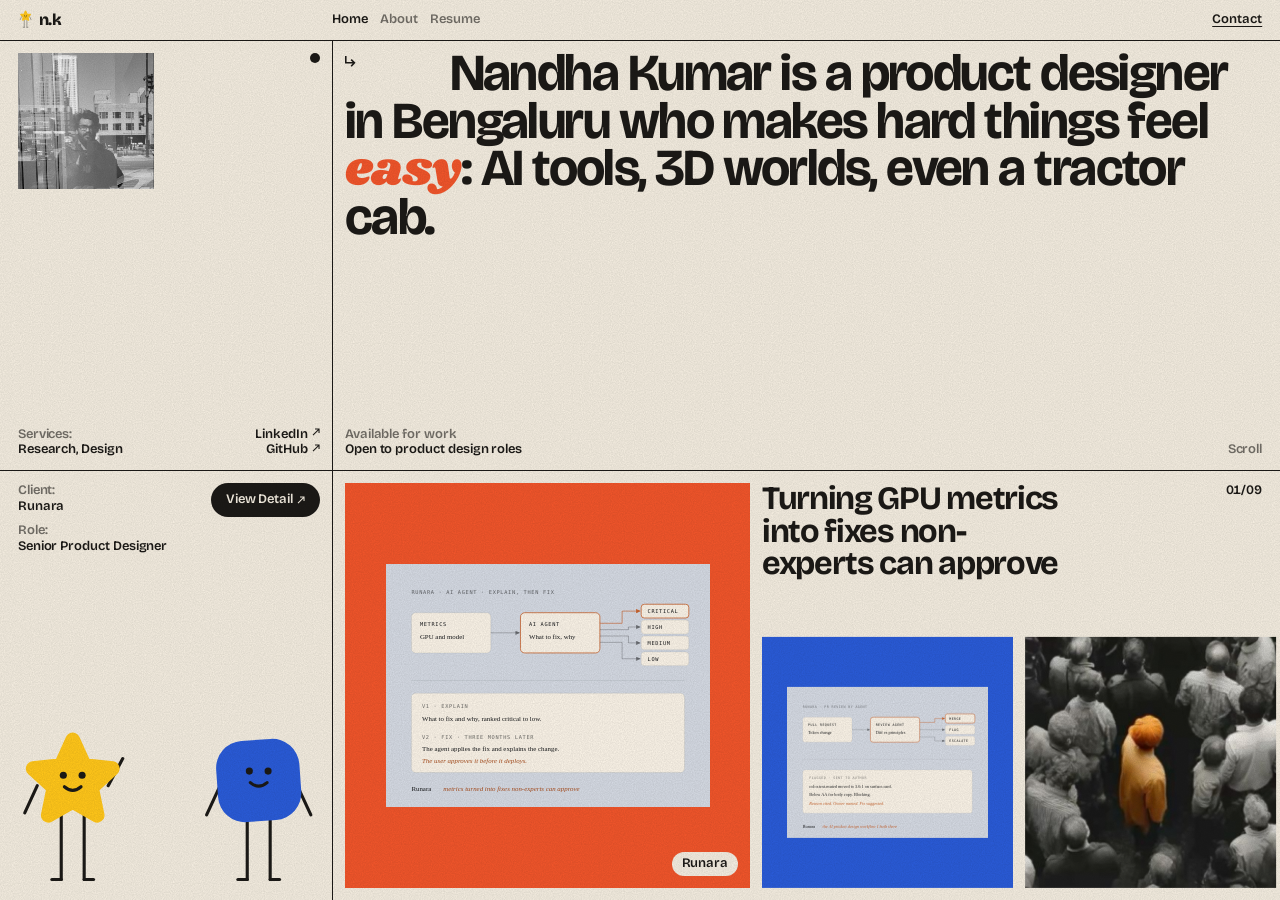
==== commit 8e9e4a37: "Home: reorder case studies for AI and data roles, add the two new ones Order is now Runara AI agent," ====
--- a/index.html
+++ b/index.html
@@ -12,7 +12,7 @@
     <link rel="preconnect" href="https://fonts.gstatic.com" crossorigin>
     <link href="https://fonts.googleapis.com/css2?family=Bricolage+Grotesque:opsz,wght@12..96,400..800&family=Geist:wght@400;500;600&family=Geist+Mono:wght@400;500&family=Shrikhand&display=swap" rel="stylesheet">
 
-    <link rel="stylesheet" href="site.css?v=20261008">
+    <link rel="stylesheet" href="site.css?v=20261012">
     <meta name="theme-color" content="#F3ECDF">
 </head>
 <body class="is-home">
@@ -101,7 +101,7 @@
                             <span class="t-ui mask"><span style="--d:.48s" data-role>Senior Product Designer</span></span>
                         </div>
                     </div>
-                    <a class="t-ui mask jh__cta" href="Runara.html" data-detail><span style="--d:.4s">View Detail<svg class="ext-icon" viewBox="0 0 12 12" fill="none" aria-hidden="true"><path d="M4.5 1.5H10.5V7.5M10.5 1.5L1.5 10.5" stroke="currentColor" stroke-width="1.6"/></svg></span></a>
+                    <a class="t-ui mask jh__cta" href="RunaraAgent.html" data-detail><span style="--d:.4s">View Detail<svg class="ext-icon" viewBox="0 0 12 12" fill="none" aria-hidden="true"><path d="M4.5 1.5H10.5V7.5M10.5 1.5L1.5 10.5" stroke="currentColor" stroke-width="1.6"/></svg></span></a>
                 </div>
                 <div class="jh__prims" data-prims aria-hidden="true">
                     <span class="blob" data-blob="star" data-color="#FFC61A" data-pose="wave"></span>
@@ -110,32 +110,40 @@
             </div>
 
             <div class="jh__main jh__main--gal">
-                <span class="t-ui mask jh__count"><span style="--d:.5s" data-count>01/07</span></span>
-                <p class="jh__title mask" data-title-wrap><span style="--d:.5s" data-title>High time you changed your design workflow</span></p>
+                <span class="t-ui mask jh__count"><span style="--d:.5s" data-count>01/09</span></span>
+                <p class="jh__title mask" data-title-wrap><span style="--d:.5s" data-title>Turning GPU metrics into fixes non-experts can approve</span></p>
                 <div class="jh-stage" data-stage>
+                    <a class="jh-plane" href="RunaraAgent.html" style="--c: var(--tomato)" data-fit="contain" data-title="Turning GPU metrics into fixes non-experts can approve" data-client="Runara" data-role="Senior Product Designer" data-blobs="star:#FFC61A:wave,ball:#2A5BD7" draggable="false" aria-label="Runara AI agent — open project">
+                        <img src="Images/runara-agent.svg" alt="" draggable="false">
+                        <span class="jh-plane__tag t-ui" aria-hidden="true">Runara</span>
+                    </a>
                     <a class="jh-plane" href="Runara.html" style="--c: var(--cobalt)" data-fit="contain" data-title="High time you changed your design workflow" data-client="Runara" data-role="Senior Product Designer" data-blobs="star:#FFC61A:wave,square:#2A5BD7" draggable="false" aria-label="Runara — open project">
                         <img src="Images/runara.svg" alt="" draggable="false">
                         <span class="jh-plane__tag t-ui" aria-hidden="true">Runara</span>
                     </a>
-                    <a class="jh-plane" href="JohnDeere.html" style="--c: var(--kelly)" data-title="Simplifying tractor in-cab displays" data-client="John Deere" data-role="UX Researcher, Designer" data-blobs="bean:#11893F:wave,ball:#F5A8C8" draggable="false" aria-label="John Deere — open project">
-                        <img src="Images/Tractor inCab.png" alt="" draggable="false">
-                        <span class="jh-plane__tag t-ui" aria-hidden="true">John Deere</span>
-                    </a>
                     <a class="jh-plane" href="Workiva.html" style="--c: var(--teal)" data-title="AI-powered anomaly detection" data-client="Workiva" data-role="Product Designer, Researcher" data-blobs="ball:#22A595:wave,star:#F0552B" draggable="false" aria-label="Workiva — open project">
                         <img src="Images/Anomaly.png" alt="" draggable="false">
                         <span class="jh-plane__tag t-ui" aria-hidden="true">Workiva</span>
                     </a>
-                    <a class="jh-plane" href="CafeCal.html" style="--c: #2F6B3B" data-title="Motion for an app that has to wait" data-client="Café Cal" data-role="Founder, Motion" data-blobs="cloud:#F0552B:wave,bean:#EEEA3C" draggable="false" aria-label="Café Cal — open project">
-                        <img src="Images/CafeCal/iPhone Air - 1 (1).png" alt="" draggable="false">
-                        <span class="jh-plane__tag t-ui" aria-hidden="true">Café Cal</span>
-                    </a>
-                    <a class="jh-plane" href="Velotic.html" style="--c: var(--sun)" data-title="Getting fitness coaches out of spreadsheets" data-client="Velotic" data-role="Solo Founder" data-blobs="star:#FFC61A:wave,square:#11893F" draggable="false" aria-label="Velotic — open project">
-                        <img src="Images/velotic.jpg" alt="" draggable="false">
-                        <span class="jh-plane__tag t-ui" aria-hidden="true">Velotic</span>
+                    <a class="jh-plane" href="Alfaleus.html" style="--c: var(--pink)" data-fit="contain" data-title="Fewer retests for a VR glaucoma exam" data-client="Alfaleus Technology" data-role="Product Designer (Contract)" data-blobs="ball:#F5A8C8:wave,bean:#11893F" draggable="false" aria-label="Alfaleus VR glaucoma test — open project">
+                        <img src="Images/alfaleus.svg" alt="" draggable="false">
+                        <span class="jh-plane__tag t-ui" aria-hidden="true">Alfaleus</span>
+                    </a>
+                    <a class="jh-plane" href="JohnDeere.html" style="--c: var(--kelly)" data-title="Simplifying tractor in-cab displays" data-client="John Deere" data-role="Team lead, UX Researcher &amp; Designer" data-blobs="bean:#11893F:wave,ball:#F5A8C8" draggable="false" aria-label="John Deere — open project">
+                        <img src="Images/Tractor inCab.png" alt="" draggable="false">
+                        <span class="jh-plane__tag t-ui" aria-hidden="true">John Deere</span>
                     </a>
                     <a class="jh-plane" href="XRLabs.html" style="--c: var(--cobalt)" data-title="Designing Intel&#39;s virtual demo" data-client="Intel" data-role="Product Designer" data-blobs="square:#F5A8C8:wave,ball:#2A5BD7" draggable="false" aria-label="Intel Virtual Demo Zone — open project">
                         <img src="Images/xrlabs-intel.jpg" alt="" draggable="false">
                         <span class="jh-plane__tag t-ui" aria-hidden="true">Intel</span>
+                    </a>
+                    <a class="jh-plane" href="CafeCal.html" style="--c: #2F6B3B" data-title="Motion for an app that has to wait" data-client="Café Cal" data-role="Co-founder, Motion" data-blobs="cloud:#F0552B:wave,bean:#EEEA3C" draggable="false" aria-label="Café Cal — open project">
+                        <img src="Images/CafeCal/iPhone Air - 1 (1).png" alt="" draggable="false">
+                        <span class="jh-plane__tag t-ui" aria-hidden="true">Café Cal</span>
+                    </a>
+                    <a class="jh-plane" href="Velotic.html" style="--c: var(--sun)" data-title="Getting fitness coaches out of spreadsheets" data-client="Velotic" data-role="Co-founder" data-blobs="star:#FFC61A:wave,square:#11893F" draggable="false" aria-label="Velotic — open project">
+                        <img src="Images/velotic.jpg" alt="" draggable="false">
+                        <span class="jh-plane__tag t-ui" aria-hidden="true">Velotic</span>
                     </a>
                     <a class="jh-plane" href="PixelMortar.html" style="--c: var(--lemon)" data-title="A 3D studio in web and AR" data-client="Pixel &amp; Mortar" data-role="Product Designer" data-blobs="cloud:#EEEA3C:wave,square:#F0552B" draggable="false" aria-label="Pixel &amp; Mortar 3D Studio — open project">
                         <img src="Images/pm.jpg?v=2" alt="" draggable="false">
@@ -163,20 +171,20 @@
                     <a class="t-ui" href="https://github.com/killjay" target="_blank" rel="noopener">GitHub<svg class="ext-icon" viewBox="0 0 12 12" fill="none" aria-hidden="true"><path d="M4.5 1.5H10.5V7.5M10.5 1.5L1.5 10.5" stroke="currentColor" stroke-width="1.6"/></svg><span class="sr-only"> (opens in a new tab)</span></a>
                 </div>
             </div>
-            <h2 class="jh-mobile__head"><span class="t-ui is-muted">Selected work</span><span class="t-ui">07</span></h2>
+            <h2 class="jh-mobile__head"><span class="t-ui is-muted">Selected work</span><span class="t-ui">09</span></h2>
             <ul class="jh-mobile__list">
+                <li>
+                    <a class="jh-mobile__card" href="RunaraAgent.html" style="--c: var(--tomato)" data-fit="contain">
+                        <span class="jh-mobile__img"><img src="Images/runara-agent.svg" alt="" loading="lazy"></span>
+                        <span class="jh-mobile__client"><span class="t-ui">Runara</span><span class="t-ui is-muted">01</span></span>
+                        <span class="jh-mobile__title">Turning GPU metrics into fixes non-experts can approve</span>
+                    </a>
+                </li>
                 <li>
                     <a class="jh-mobile__card" href="Runara.html" style="--c: var(--cobalt)" data-fit="contain">
                         <span class="jh-mobile__img"><img src="Images/runara.svg" alt="" loading="lazy"></span>
-                        <span class="jh-mobile__client"><span class="t-ui">Runara</span><span class="t-ui is-muted">01</span></span>
+                        <span class="jh-mobile__client"><span class="t-ui">Runara</span><span class="t-ui is-muted">02</span></span>
                         <span class="jh-mobile__title">High time you changed your design workflow</span>
-                    </a>
-                </li>
-                <li>
-                    <a class="jh-mobile__card" href="JohnDeere.html" style="--c: var(--kelly)">
-                        <span class="jh-mobile__img"><img src="Images/Tractor inCab.png" alt="" loading="lazy"></span>
-                        <span class="jh-mobile__client"><span class="t-ui">John Deere</span><span class="t-ui is-muted">02</span></span>
-                        <span class="jh-mobile__title">Simplifying tractor in-cab displays</span>
                     </a>
                 </li>
                 <li>
@@ -187,17 +195,17 @@
                     </a>
                 </li>
                 <li>
-                    <a class="jh-mobile__card" href="CafeCal.html" style="--c: #2F6B3B">
-                        <span class="jh-mobile__img"><img src="Images/CafeCal/iPhone Air - 1 (1).png" alt="" loading="lazy"></span>
-                        <span class="jh-mobile__client"><span class="t-ui">Café Cal</span><span class="t-ui is-muted">04</span></span>
-                        <span class="jh-mobile__title">Motion for an app that has to wait</span>
-                    </a>
-                </li>
-                <li>
-                    <a class="jh-mobile__card" href="Velotic.html" style="--c: var(--sun)">
-                        <span class="jh-mobile__img"><img src="Images/velotic.jpg" alt="" loading="lazy"></span>
-                        <span class="jh-mobile__client"><span class="t-ui">Velotic</span><span class="t-ui is-muted">05</span></span>
-                        <span class="jh-mobile__title">Getting fitness coaches out of spreadsheets</span>
+                    <a class="jh-mobile__card" href="Alfaleus.html" style="--c: var(--pink)" data-fit="contain">
+                        <span class="jh-mobile__img"><img src="Images/alfaleus.svg" alt="" loading="lazy"></span>
+                        <span class="jh-mobile__client"><span class="t-ui">Alfaleus</span><span class="t-ui is-muted">04</span></span>
+                        <span class="jh-mobile__title">Fewer retests for a VR glaucoma exam</span>
+                    </a>
+                </li>
+                <li>
+                    <a class="jh-mobile__card" href="JohnDeere.html" style="--c: var(--kelly)">
+                        <span class="jh-mobile__img"><img src="Images/Tractor inCab.png" alt="" loading="lazy"></span>
+                        <span class="jh-mobile__client"><span class="t-ui">John Deere</span><span class="t-ui is-muted">05</span></span>
+                        <span class="jh-mobile__title">Simplifying tractor in-cab displays</span>
                     </a>
                 </li>
                 <li>
@@ -208,9 +216,23 @@
                     </a>
                 </li>
                 <li>
+                    <a class="jh-mobile__card" href="CafeCal.html" style="--c: #2F6B3B">
+                        <span class="jh-mobile__img"><img src="Images/CafeCal/iPhone Air - 1 (1).png" alt="" loading="lazy"></span>
+                        <span class="jh-mobile__client"><span class="t-ui">Café Cal</span><span class="t-ui is-muted">07</span></span>
+                        <span class="jh-mobile__title">Motion for an app that has to wait</span>
+                    </a>
+                </li>
+                <li>
+                    <a class="jh-mobile__card" href="Velotic.html" style="--c: var(--sun)">
+                        <span class="jh-mobile__img"><img src="Images/velotic.jpg" alt="" loading="lazy"></span>
+                        <span class="jh-mobile__client"><span class="t-ui">Velotic</span><span class="t-ui is-muted">08</span></span>
+                        <span class="jh-mobile__title">Getting fitness coaches out of spreadsheets</span>
+                    </a>
+                </li>
+                <li>
                     <a class="jh-mobile__card" href="PixelMortar.html" style="--c: var(--lemon)">
                         <span class="jh-mobile__img"><img src="Images/pm.jpg?v=2" alt="" loading="lazy"></span>
-                        <span class="jh-mobile__client"><span class="t-ui">Pixel &amp; Mortar</span><span class="t-ui is-muted">07</span></span>
+                        <span class="jh-mobile__client"><span class="t-ui">Pixel &amp; Mortar</span><span class="t-ui is-muted">09</span></span>
                         <span class="jh-mobile__title">A 3D studio in web and AR</span>
                     </a>
                 </li>
--- a/site.css
+++ b/site.css
@@ -3228,8 +3228,13 @@
 .rz-craft { display: grid; grid-template-columns: repeat(3, minmax(0, 1fr)); gap: var(--gutter); }
 .rz-craft p { margin-top: 10px; font-size: 16px; line-height: 1.6; color: var(--ink-2); }
 .rz-edu .eyebrow { margin-top: 4px; }
+.rz-edu .eyebrow + .rz-job__title { margin-top: 24px; }
 .rz-tools { list-style: none; display: flex; flex-wrap: wrap; gap: 10px; }
 .rz-tools li { border: 2px solid var(--ink); border-radius: 999px; padding: 6px 14px; font-size: 14px; font-weight: 500; background: var(--bg-card); }
+.rz-skills { display: grid; gap: 24px; }
+.rz-skills .eyebrow { display: block; margin-bottom: 10px; }
+.rz-list a { text-decoration: underline; text-decoration-thickness: 1.5px; text-underline-offset: 3px; text-decoration-color: var(--accent); }
+.rz-list a:hover { color: var(--accent); }
 .rz-last { padding-bottom: clamp(24px, 4vw, 56px); }
 
 @media (max-width: 900px) {
@@ -3799,3 +3804,34 @@
   .cs-split-head .cs-section__head,
   .cs-split-head .cs-prose { grid-column: 1; grid-row: auto; }
 }
+
+/* =========================================================
+   [TODO] placeholders: loud on purpose, so none ship unnoticed
+   ========================================================= */
+mark.todo {
+  background: var(--sun);
+  color: var(--ink);
+  font-family: var(--font-mono);
+  font-size: 0.85em;
+  padding: 0 0.3em;
+  border-radius: 4px;
+  box-decoration-break: clone;
+  -webkit-box-decoration-break: clone;
+}
+
+/* Alfaleus case study tint: the board pink, washed toward cream */
+:root { --tint-alfaleus: #F4DDE6; }
+.cs-tint-alfaleus { --cs-tint: var(--tint-alfaleus); }
+
+/* Image placeholder for screens that are still to come */
+.cs-placeholder {
+  display: grid;
+  place-items: center;
+  aspect-ratio: 16 / 10;
+  padding: var(--s-5);
+  border: 2px dashed var(--hairline);
+  border-radius: var(--radius-m);
+  background: var(--bg-card);
+  text-align: center;
+  line-height: 1.5;
+}
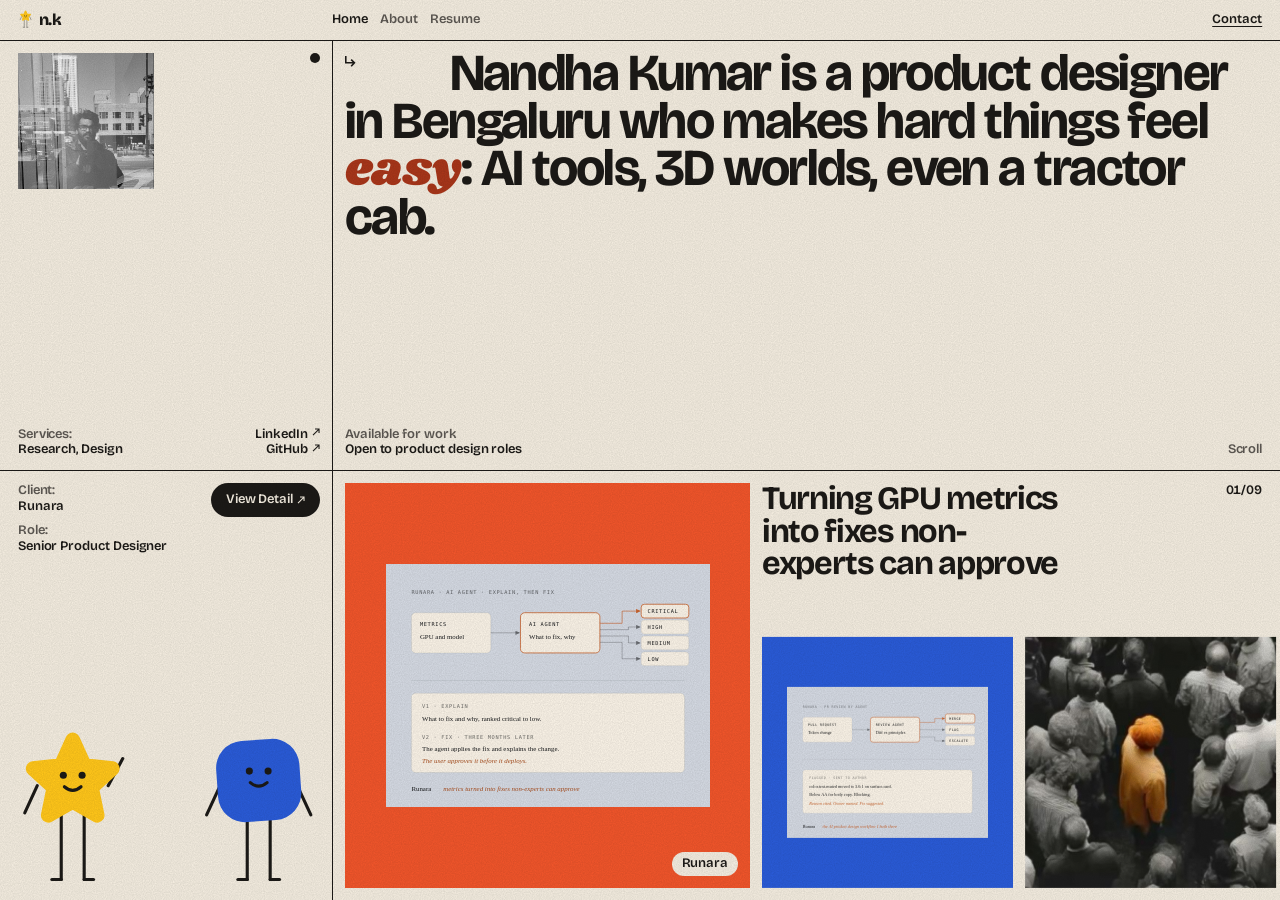
==== commit aa3a5bd3: "Polish: AA text contrast, clock fallback, alt text, home description - Text greys and tomato-as-text" ====
--- a/index.html
+++ b/index.html
@@ -4,7 +4,7 @@
     <meta charset="UTF-8">
     <meta name="viewport" content="width=device-width, initial-scale=1.0, viewport-fit=cover">
     <title>Nandha Kumar | Product Designer</title>
-    <meta name="description" content="Nandha Kumar is a product designer in Bengaluru. He works on AI tools and immersive interfaces.">
+    <meta name="description" content="Nandha Kumar is a product designer in Bengaluru who ships working code, with 5+ years designing accessible enterprise, data-heavy and AI products.">
     <link rel="icon" href="Images/Dark.png" media="(prefers-color-scheme: light)">
     <link rel="icon" href="Images/Light.png" media="(prefers-color-scheme: dark)">
 
@@ -51,12 +51,12 @@
             <div class="jh__rail">
                 <div class="jh__row jh__row--top">
                     <span class="jh__portrait" data-portrait>
-                        <img class="is-on" src="Images/about-photo.png" alt="Portrait of Nandha Kumar">
-                        <img src="Images/About/Nandha.jpg" alt="" aria-hidden="true">
-                        <img src="Images/About/nandha-1.jpg" alt="" aria-hidden="true">
-                        <img src="Images/About/nandha-2.jpg" alt="" aria-hidden="true">
-                        <img src="Images/About/nandha-3.jpg" alt="" aria-hidden="true">
-                        <img src="Images/About/nandha-4.jpg" alt="" aria-hidden="true">
+                        <img class="is-on" src="Images/about-photo.png" alt="Nandha Kumar, portrait, seen through a glass window on a city street">
+                        <img src="Images/About/Nandha.jpg" alt="Nandha Kumar in a graduation stole on the steps of a university building" aria-hidden="true">
+                        <img src="Images/About/nandha-1.jpg" alt="Nandha Kumar in headphones, with a lake behind" aria-hidden="true">
+                        <img src="Images/About/nandha-2.jpg" alt="Nandha Kumar on a balcony at dusk" aria-hidden="true">
+                        <img src="Images/About/nandha-3.jpg" alt="Nandha Kumar on a sandy lakeside beach" aria-hidden="true">
+                        <img src="Images/About/nandha-4.jpg" alt="Nandha Kumar from behind, looking out over a green valley through trees" aria-hidden="true">
                     </span>
                     <span class="jh__dot" data-dot aria-hidden="true"></span>
                 </div>
@@ -159,7 +159,7 @@
 
         <!-- Phone home: plain scrolling page. The carousel above is desktop-only. -->
         <section class="jh-mobile" aria-label="Intro and selected work">
-            <img class="jh-mobile__portrait" src="Images/about-photo.png" alt="Portrait of Nandha Kumar">
+            <img class="jh-mobile__portrait" src="Images/about-photo.png" alt="Nandha Kumar, portrait, seen through a glass window on a city street">
             <p class="jh-mobile__statement">Nandha Kumar is a product designer in Bengaluru who makes hard things feel <em class="serif">easy</em>: AI tools, 3D worlds, even a tractor cab.</p>
             <div class="jh-mobile__meta">
                 <div>
--- a/site.css
+++ b/site.css
@@ -14,8 +14,9 @@
   --bg-grey: #E3DFD7;
   --ink: #1C1A17;
   --ink-2: #34302B;
-  --muted: rgba(28, 26, 23, 0.6);
-  --muted-2: rgba(28, 26, 23, 0.46);
+  /* Text greys tuned to clear WCAG AA (4.5:1) on cream, cards and every case-study tint */
+  --muted: rgba(28, 26, 23, 0.7);
+  --muted-2: rgba(28, 26, 23, 0.64);
   --line: #1C1A17;
   --hairline: rgba(28, 26, 23, 0.16);
   --hairline-2: rgba(28, 26, 23, 0.08);
@@ -31,6 +32,8 @@
 
   --accent: var(--tomato);
   --accent-hover: #D6431C;
+  /* Tomato as text fails AA on cream; this darker tomato passes on every background */
+  --accent-text: #A8361A;
 
   /* Per-project tints — the board colours, washed toward cream */
   --tint-myntra: #F9D9C9;
@@ -196,7 +199,7 @@
   color: var(--muted-2);
   display: inline-block;
 }
-.eyebrow--accent { color: var(--accent); }
+.eyebrow--accent { color: var(--accent-text); }
 
 /* Highlight signature — preserved from original site */
 .highlight {
@@ -233,7 +236,7 @@
   color: var(--muted);
   margin-bottom: var(--s-8);
 }
-.cs-back:hover { color: var(--accent); }
+.cs-back:hover { color: var(--accent-text); }
 
 .cs-hero {
   padding: var(--s-10) 0 var(--s-8);
@@ -338,7 +341,7 @@
   max-width: 68ch;
 }
 .cs-prose p strong { color: var(--ink); font-weight: 500; }
-.cs-prose p em { font-style: italic; color: var(--accent); }
+.cs-prose p em { font-style: italic; color: var(--accent-text); }
 .cs-prose ul {
   list-style: none;
   margin: 0 0 var(--s-5);
@@ -393,7 +396,7 @@
   color: var(--ink);
   margin-bottom: 8px;
 }
-.stat__value em { font-style: italic; color: var(--accent); }
+.stat__value em { font-style: italic; color: var(--accent-text); }
 .stat__label {
   font-family: var(--font-sans);
   font-size: 13px;
@@ -426,7 +429,7 @@
   font-family: var(--font-mono);
   font-size: 11px;
   letter-spacing: 0.14em;
-  color: var(--accent);
+  color: var(--accent-text);
   margin-bottom: var(--s-3);
   text-transform: uppercase;
 }
@@ -455,7 +458,7 @@
   font-size: 10px;
   letter-spacing: 0.14em;
   text-transform: uppercase;
-  color: var(--accent);
+  color: var(--accent-text);
   margin-bottom: 10px;
 }
 .issue__title {
@@ -569,7 +572,7 @@
   font-size: 11px;
   letter-spacing: 0.14em;
   text-transform: uppercase;
-  color: var(--accent);
+  color: var(--accent-text);
   margin-bottom: var(--s-3);
 }
 .persona__bg-text {
@@ -607,7 +610,7 @@
   top: -2px;
   font-size: 22px;
   line-height: 1;
-  color: var(--accent);
+  color: var(--accent-text);
 }
 .persona__tags {
   display: flex;
@@ -660,7 +663,7 @@
   font-size: 11px;
   letter-spacing: 0.14em;
   text-transform: uppercase;
-  color: var(--accent);
+  color: var(--accent-text);
   margin-bottom: var(--s-3);
 }
 .solution__title {
@@ -688,7 +691,7 @@
   font-size: clamp(28px, 3vw, 40px);
   line-height: 1;
   letter-spacing: -0.02em;
-  color: var(--accent);
+  color: var(--accent-text);
 }
 .solution__stat-label {
   font-family: var(--font-mono);
@@ -788,7 +791,7 @@
   font-style: italic;
   max-width: 22ch;
 }
-.cs-pull__text em { color: var(--accent); font-style: italic; }
+.cs-pull__text em { color: var(--accent-text); font-style: italic; }
 .cs-pull__attr {
   font-family: var(--font-mono);
   font-size: 11px;
@@ -1018,7 +1021,7 @@
   font-weight: 500;
 }
 .cs-parity__row .cs-parity__cell:first-child { color: var(--ink); font-weight: 500; }
-.cs-parity__cell--y { color: var(--accent); font-family: var(--font-mono); font-size: 13px; }
+.cs-parity__cell--y { color: var(--accent-text); font-family: var(--font-mono); font-size: 13px; }
 .cs-parity__cell--n { color: var(--muted-2); font-family: var(--font-mono); font-size: 13px; }
 @media (max-width: 600px) {
   .cs-parity__head, .cs-parity__row { grid-template-columns: 1.6fr 1fr 1fr 1fr; }
@@ -1043,7 +1046,7 @@
   letter-spacing: -0.03em;
   color: var(--ink);
 }
-.cs-bigstat__num em { font-style: italic; color: var(--accent); }
+.cs-bigstat__num em { font-style: italic; color: var(--accent-text); }
 .cs-bigstat__caption {
   font-family: var(--font-mono);
   font-size: 11px;
@@ -1269,7 +1272,7 @@
 }
 .cs-toc__link:hover { color: var(--ink); }
 .cs-toc__link.is-active {
-  color: var(--accent);
+  color: var(--accent-text);
   border-left-color: var(--accent);
   font-weight: 500;
 }
@@ -1296,7 +1299,7 @@
 .u-mb-6 { margin-bottom: var(--s-6); }
 .u-mb-8 { margin-bottom: var(--s-8); }
 .u-muted { color: var(--muted); }
-.u-accent { color: var(--accent); }
+.u-accent { color: var(--accent-text); }
 .u-center { text-align: center; }
 
 /* =========================================================
@@ -1457,7 +1460,7 @@
   font-size: 10px;
   letter-spacing: 0.18em;
   text-transform: uppercase;
-  color: var(--accent);
+  color: var(--accent-text);
   margin-bottom: var(--s-4);
 }
 .cs-tldr__list {
@@ -1630,7 +1633,7 @@
   color: var(--ink);
 }
 .cs-link {
-  color: var(--accent);
+  color: var(--accent-text);
   font-weight: 500;
   border-bottom: 1px solid var(--accent);
   padding-bottom: 1px;
@@ -1654,7 +1657,7 @@
   transition: color 0.2s var(--ease);
 }
 .cs-acc summary::-webkit-details-marker { display: none; }
-.cs-acc summary:hover { color: var(--accent); }
+.cs-acc summary:hover { color: var(--accent-text); }
 .cs-acc__title {
   font-family: var(--font-display);
   font-size: 32px;
@@ -1672,8 +1675,8 @@
   color: var(--muted);
   transition: transform 0.3s var(--ease);
 }
-.cs-acc[open] .cs-acc__arrow { transform: rotate(180deg); color: var(--accent); }
-.cs-acc[open] .cs-acc__title { color: var(--accent); }
+.cs-acc[open] .cs-acc__arrow { transform: rotate(180deg); color: var(--accent-text); }
+.cs-acc[open] .cs-acc__title { color: var(--accent-text); }
 .cs-acc__body {
   padding: var(--s-4) 0 var(--s-8);
   display: grid;
@@ -1728,7 +1731,7 @@
   gap: var(--s-4);
   transition: color 0.2s var(--ease);
 }
-.cs-artifact-list a:hover { color: var(--accent); }
+.cs-artifact-list a:hover { color: var(--accent-text); }
 
 /* =========================================================
    Narrative case study extras
@@ -1798,7 +1801,7 @@
   font-size: 88px;
   line-height: 0.95;
   letter-spacing: -0.03em;
-  color: var(--accent);
+  color: var(--accent-text);
   margin-bottom: var(--s-3);
 }
 @media (max-width: 720px) {
@@ -1928,7 +1931,7 @@
   font-size: 10px;
   letter-spacing: 0.14em;
   text-transform: uppercase;
-  color: var(--accent);
+  color: var(--accent-text);
   margin-bottom: var(--s-2);
 }
 .cs-rule__title {
@@ -1990,7 +1993,7 @@
   text-transform: uppercase;
   color: var(--muted-2);
 }
-.cs-compare__label--after { color: var(--accent); }
+.cs-compare__label--after { color: var(--accent-text); }
 .cs-compare__img {
   border-radius: var(--radius-m);
   overflow: hidden;
@@ -2022,19 +2025,19 @@
   padding-top: 3px;
 }
 .cs-refs a { color: var(--ink); text-decoration: underline; text-decoration-color: var(--hairline); text-underline-offset: 3px; }
-.cs-refs a:hover { color: var(--accent); }
+.cs-refs a:hover { color: var(--accent-text); }
 
 /* Flow comparison — two step lists side by side */
 .cs-flows { display: grid; grid-template-columns: 1fr 1fr; gap: var(--s-5); margin: var(--s-6) 0; }
 .cs-flow { background: var(--bg-card); border: 1px solid var(--hairline-2); border-radius: var(--radius-m); padding: var(--s-5); }
 .cs-flow__title { font-family: var(--font-mono); font-size: 10px; letter-spacing: 0.14em; text-transform: uppercase; color: var(--muted-2); margin-bottom: var(--s-4); }
-.cs-flow__title--after { color: var(--accent); }
+.cs-flow__title--after { color: var(--accent-text); }
 .cs-flow ol { list-style: none; padding: 0; margin: 0; counter-reset: fl; }
 .cs-flow li { counter-increment: fl; display: grid; grid-template-columns: 24px 1fr; gap: var(--s-2); font-family: var(--font-sans); font-size: 13px; line-height: 1.4; color: var(--ink-2); padding: 5px 0; border-top: 1px solid var(--hairline-2); }
 .cs-flow li:first-child { border-top: none; }
 .cs-flow li::before { content: counter(fl, decimal-leading-zero); font-family: var(--font-mono); font-size: 10px; color: var(--muted-2); padding-top: 2px; }
 .cs-flow li.is-new { color: var(--ink); font-weight: 500; }
-.cs-flow li.is-new::before { color: var(--accent); }
+.cs-flow li.is-new::before { color: var(--accent-text); }
 .cs-flow li.is-end { color: var(--muted); font-style: italic; }
 @media (max-width: 600px) { .cs-flows { grid-template-columns: 1fr; } }
 
@@ -2174,7 +2177,7 @@
   border: 1px dashed var(--hairline);
   border-radius: var(--radius-m);
 }
-.resume-sheet__status a { color: var(--accent); text-decoration: underline; }
+.resume-sheet__status a { color: var(--accent-text); text-decoration: underline; }
 .resume-page {
   position: relative;
   width: 100%;
@@ -2224,7 +2227,7 @@
   color: var(--muted);
 }
 .mo-demo__try b {
-  color: var(--accent);
+  color: var(--accent-text);
   font-weight: 500;
   text-transform: uppercase;
   letter-spacing: 0.08em;
@@ -2605,7 +2608,7 @@
 /* Principle list */
 .mo-rules { list-style: none; padding: 0; margin: var(--s-6) 0 0; border-top: 1px solid var(--hairline); }
 .mo-rules li { display: grid; grid-template-columns: 150px 1fr; gap: var(--s-4); padding: var(--s-4) 0; border-bottom: 1px solid var(--hairline); }
-.mo-rules code { font: 500 11px/1.5 var(--font-mono); color: var(--accent); }
+.mo-rules code { font: 500 11px/1.5 var(--font-mono); color: var(--accent-text); }
 .mo-rules p { margin: 0; font-size: 15px; line-height: 1.55; color: var(--ink-2); }
 .mo-rules strong { font-weight: 500; color: var(--ink); }
 @media (max-width: 600px) { .mo-rules li { grid-template-columns: 1fr; gap: var(--s-1); } }
@@ -2613,7 +2616,7 @@
 /* Loop diagram for the Opus section */
 .mo-loop { display: grid; grid-template-columns: repeat(4, 1fr); gap: 1px; margin-top: var(--s-6); background: var(--hairline); border: 1px solid var(--hairline); border-radius: var(--radius-m); overflow: hidden; }
 .mo-loop > div { background: var(--bg-card); padding: var(--s-4); }
-.mo-loop span { display: block; font: 500 10px/1 var(--font-mono); letter-spacing: .14em; text-transform: uppercase; color: var(--accent); }
+.mo-loop span { display: block; font: 500 10px/1 var(--font-mono); letter-spacing: .14em; text-transform: uppercase; color: var(--accent-text); }
 .mo-loop b { display: block; font-family: var(--font-display); font-weight: 400; font-size: 17px; line-height: 1.25; margin-top: 10px; }
 .mo-loop p { font-size: 13px; line-height: 1.5; color: var(--muted); margin: 8px 0 0; }
 .mo-loop .is-you span { color: var(--ink); }
@@ -2667,7 +2670,7 @@
   font-style: normal;
   font-weight: 400;
   letter-spacing: -0.01em;
-  color: var(--accent);
+  color: var(--accent-text);
 }
 .display { font-size: clamp(48px, 8vw, 128px); line-height: 0.95; letter-spacing: -0.04em; }
 .lede { font-family: var(--font-sans); color: var(--ink-2); }
@@ -2679,7 +2682,7 @@
   letter-spacing: 0.08em;
   color: var(--muted);
 }
-.eyebrow--accent { color: var(--accent); }
+.eyebrow--accent { color: var(--accent-text); }
 
 /* Old brush highlight → a flat sun-yellow marker swipe */
 .highlight { font-style: normal; }
@@ -2776,7 +2779,7 @@
   text-underline-offset: 3px;
   text-decoration-thickness: 1px;
 }
-.nav__cta:hover { color: var(--accent); }
+.nav__cta:hover { color: var(--accent-text); }
 .nav__burger { display: none; }
 
 /* Phones: links and Contact fold into a hamburger panel under the bar */
@@ -2841,7 +2844,7 @@
     order: 3;
     justify-self: auto;
     text-decoration: none;
-    color: var(--accent);
+    color: var(--accent-text);
     padding-bottom: 4px;
   }
 }
@@ -3125,7 +3128,7 @@
   letter-spacing: -0.02em;
   margin-bottom: 1em;
 }
-.about-v__body > p em { font-family: var(--font-fun); font-style: normal; font-weight: 400; color: var(--accent); }
+.about-v__body > p em { font-family: var(--font-fun); font-style: normal; font-weight: 400; color: var(--accent-text); }
 .about-v__portrait {
   grid-column: 9 / 13;
   justify-self: center;
@@ -3177,7 +3180,7 @@
 .rz-contact > div { display: flex; justify-content: space-between; gap: 16px; padding: 10px 0; border-bottom: 1px solid var(--hairline); }
 .rz-contact dt { font-family: var(--font-mono); font-size: 11px; letter-spacing: 0.16em; text-transform: uppercase; color: var(--muted-2); }
 .rz-contact dd { font-size: 15px; text-align: right; }
-.rz-contact a:hover { color: var(--accent); }
+.rz-contact a:hover { color: var(--accent-text); }
 
 .rz-stats { padding-bottom: clamp(40px, 5vw, 72px); }
 .rz-stats__list {
@@ -3201,14 +3204,14 @@
 .rz-col { grid-column: 4 / 13; }
 .rz-job { display: grid; grid-template-columns: 160px minmax(0, 1fr); gap: var(--gutter); padding: 28px 0; border-top: 1px solid var(--hairline); }
 .rz-job:first-child { padding-top: 0; border-top: 0; }
-.rz-job__when { font-family: var(--font-mono); font-size: 12px; letter-spacing: 0.08em; text-transform: uppercase; color: var(--accent); padding-top: 8px; }
+.rz-job__when { font-family: var(--font-mono); font-size: 12px; letter-spacing: 0.08em; text-transform: uppercase; color: var(--accent-text); padding-top: 8px; }
 .rz-job__title { font-family: var(--font-display); font-weight: 700; font-size: clamp(22px, 2vw, 30px); letter-spacing: -0.03em; line-height: 1.15; margin-bottom: 6px; }
 .rz-job__title em { font-weight: 400; font-style: italic; color: var(--ink-2); }
 .rz-job__title a { text-decoration: underline; text-decoration-thickness: 2px; text-underline-offset: 4px; text-decoration-color: var(--accent); }
-.rz-job__title a:hover { color: var(--accent); }
+.rz-job__title a:hover { color: var(--accent-text); }
 .rz-list { list-style: none; display: grid; gap: 10px; margin-top: 16px; max-width: 70ch; }
 .rz-list li { position: relative; padding-left: 26px; font-size: 16px; line-height: 1.55; color: var(--ink-2); }
-.rz-list li::before { content: '—'; position: absolute; left: 0; color: var(--accent); }
+.rz-list li::before { content: '—'; position: absolute; left: 0; color: var(--accent-text); }
 
 .rz-builds { display: grid; grid-template-columns: repeat(2, minmax(0, 1fr)); gap: var(--gutter); }
 .rz-build {
@@ -3234,7 +3237,7 @@
 .rz-skills { display: grid; gap: 24px; }
 .rz-skills .eyebrow { display: block; margin-bottom: 10px; }
 .rz-list a { text-decoration: underline; text-decoration-thickness: 1.5px; text-underline-offset: 3px; text-decoration-color: var(--accent); }
-.rz-list a:hover { color: var(--accent); }
+.rz-list a:hover { color: var(--accent-text); }
 .rz-last { padding-bottom: clamp(24px, 4vw, 56px); }
 
 @media (max-width: 900px) {
@@ -3282,7 +3285,7 @@
   font-size: 16px;
   line-height: 1.6;
 }
-.footer__col a:hover { color: var(--accent); }
+.footer__col a:hover { color: var(--accent-text); }
 .footer__legal {
   display: flex;
   justify-content: space-between;
@@ -3499,7 +3502,7 @@
   letter-spacing: -0.005em;
 }
 .t-ui.is-muted { color: var(--muted); }
-a.t-ui:hover { color: var(--accent); }
+a.t-ui:hover { color: var(--accent-text); }
 
 /* Primary CTA — filled pill on the project rail */
 .jh__cta { flex-shrink: 0; }
@@ -3763,7 +3766,7 @@
     line-height: 1.12;
     letter-spacing: -0.025em;
   }
-  .jh-mobile__card:active .jh-mobile__title { color: var(--accent); }
+  .jh-mobile__card:active .jh-mobile__title { color: var(--accent-text); }
 }
 
 /* Alternating text / video rows (XR Labs designed solution) */
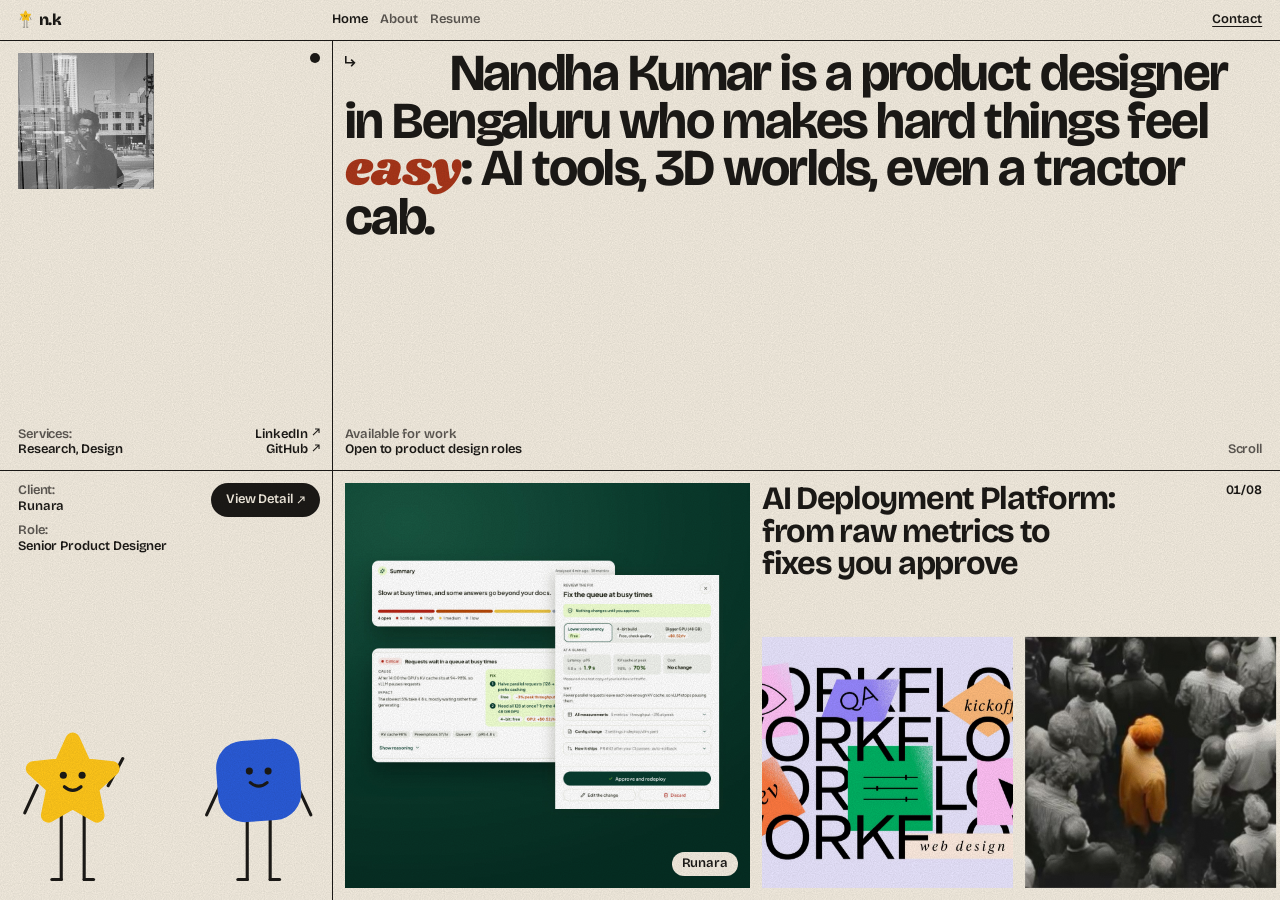
==== commit 6f51a307: "Replace Runara agent page with AI Deployment Platform case study - Add AIDeploymentPlatform.html wit" ====
--- a/index.html
+++ b/index.html
@@ -101,7 +101,7 @@
                             <span class="t-ui mask"><span style="--d:.48s" data-role>Senior Product Designer</span></span>
                         </div>
                     </div>
-                    <a class="t-ui mask jh__cta" href="RunaraAgent.html" data-detail><span style="--d:.4s">View Detail<svg class="ext-icon" viewBox="0 0 12 12" fill="none" aria-hidden="true"><path d="M4.5 1.5H10.5V7.5M10.5 1.5L1.5 10.5" stroke="currentColor" stroke-width="1.6"/></svg></span></a>
+                    <a class="t-ui mask jh__cta" href="AIDeploymentPlatform.html" data-detail><span style="--d:.4s">View Detail<svg class="ext-icon" viewBox="0 0 12 12" fill="none" aria-hidden="true"><path d="M4.5 1.5H10.5V7.5M10.5 1.5L1.5 10.5" stroke="currentColor" stroke-width="1.6"/></svg></span></a>
                 </div>
                 <div class="jh__prims" data-prims aria-hidden="true">
                     <span class="blob" data-blob="star" data-color="#FFC61A" data-pose="wave"></span>
@@ -110,24 +110,20 @@
             </div>
 
             <div class="jh__main jh__main--gal">
-                <span class="t-ui mask jh__count"><span style="--d:.5s" data-count>01/09</span></span>
-                <p class="jh__title mask" data-title-wrap><span style="--d:.5s" data-title>Turning GPU metrics into fixes non-experts can approve</span></p>
+                <span class="t-ui mask jh__count"><span style="--d:.5s" data-count>01/08</span></span>
+                <p class="jh__title mask" data-title-wrap><span style="--d:.5s" data-title>AI Deployment Platform: from raw metrics to fixes you approve</span></p>
                 <div class="jh-stage" data-stage>
-                    <a class="jh-plane" href="RunaraAgent.html" style="--c: var(--tomato)" data-fit="contain" data-title="Turning GPU metrics into fixes non-experts can approve" data-client="Runara" data-role="Senior Product Designer" data-blobs="star:#FFC61A:wave,ball:#2A5BD7" draggable="false" aria-label="Runara AI agent — open project">
-                        <img src="Images/runara-agent.svg" alt="" draggable="false">
+                    <a class="jh-plane" href="AIDeploymentPlatform.html" style="--c: #0B3B2E" data-title="AI Deployment Platform: from raw metrics to fixes you approve" data-client="Runara" data-role="Senior Product Designer" data-blobs="star:#FFC61A:wave,square:#2A5BD7" draggable="false" aria-label="Runara AI Deployment Platform — open project">
+                        <img src="Images/runara-platform-thumb.jpg" alt="" draggable="false">
                         <span class="jh-plane__tag t-ui" aria-hidden="true">Runara</span>
                     </a>
-                    <a class="jh-plane" href="Runara.html" style="--c: var(--cobalt)" data-fit="contain" data-title="High time you changed your design workflow" data-client="Runara" data-role="Senior Product Designer" data-blobs="star:#FFC61A:wave,square:#2A5BD7" draggable="false" aria-label="Runara — open project">
-                        <img src="Images/runara.svg" alt="" draggable="false">
+                    <a class="jh-plane" href="Runara.html" style="--c: #E7E3FC" data-title="High time you changed your design workflow" data-client="Runara" data-role="Senior Product Designer" data-blobs="star:#FFC61A:wave,square:#2A5BD7" draggable="false" aria-label="Runara — open project">
+                        <img src="Images/runara-workflow-cover.jpg" alt="" draggable="false">
                         <span class="jh-plane__tag t-ui" aria-hidden="true">Runara</span>
                     </a>
                     <a class="jh-plane" href="Workiva.html" style="--c: var(--teal)" data-title="AI-powered anomaly detection" data-client="Workiva" data-role="Product Designer, Researcher" data-blobs="ball:#22A595:wave,star:#F0552B" draggable="false" aria-label="Workiva — open project">
                         <img src="Images/Anomaly.png" alt="" draggable="false">
                         <span class="jh-plane__tag t-ui" aria-hidden="true">Workiva</span>
-                    </a>
-                    <a class="jh-plane" href="Alfaleus.html" style="--c: var(--pink)" data-fit="contain" data-title="Fewer retests for a VR glaucoma exam" data-client="Alfaleus Technology" data-role="Product Designer (Contract)" data-blobs="ball:#F5A8C8:wave,bean:#11893F" draggable="false" aria-label="Alfaleus VR glaucoma test — open project">
-                        <img src="Images/alfaleus.svg" alt="" draggable="false">
-                        <span class="jh-plane__tag t-ui" aria-hidden="true">Alfaleus</span>
                     </a>
                     <a class="jh-plane" href="JohnDeere.html" style="--c: var(--kelly)" data-title="Simplifying tractor in-cab displays" data-client="John Deere" data-role="Team lead, UX Researcher &amp; Designer" data-blobs="bean:#11893F:wave,ball:#F5A8C8" draggable="false" aria-label="John Deere — open project">
                         <img src="Images/Tractor inCab.png" alt="" draggable="false">
@@ -171,18 +167,18 @@
                     <a class="t-ui" href="https://github.com/killjay" target="_blank" rel="noopener">GitHub<svg class="ext-icon" viewBox="0 0 12 12" fill="none" aria-hidden="true"><path d="M4.5 1.5H10.5V7.5M10.5 1.5L1.5 10.5" stroke="currentColor" stroke-width="1.6"/></svg><span class="sr-only"> (opens in a new tab)</span></a>
                 </div>
             </div>
-            <h2 class="jh-mobile__head"><span class="t-ui is-muted">Selected work</span><span class="t-ui">09</span></h2>
+            <h2 class="jh-mobile__head"><span class="t-ui is-muted">Selected work</span><span class="t-ui">08</span></h2>
             <ul class="jh-mobile__list">
                 <li>
-                    <a class="jh-mobile__card" href="RunaraAgent.html" style="--c: var(--tomato)" data-fit="contain">
-                        <span class="jh-mobile__img"><img src="Images/runara-agent.svg" alt="" loading="lazy"></span>
+                    <a class="jh-mobile__card" href="AIDeploymentPlatform.html" style="--c: #0B3B2E">
+                        <span class="jh-mobile__img"><img src="Images/runara-platform-thumb.jpg" alt="" loading="lazy"></span>
                         <span class="jh-mobile__client"><span class="t-ui">Runara</span><span class="t-ui is-muted">01</span></span>
-                        <span class="jh-mobile__title">Turning GPU metrics into fixes non-experts can approve</span>
-                    </a>
-                </li>
-                <li>
-                    <a class="jh-mobile__card" href="Runara.html" style="--c: var(--cobalt)" data-fit="contain">
-                        <span class="jh-mobile__img"><img src="Images/runara.svg" alt="" loading="lazy"></span>
+                        <span class="jh-mobile__title">AI Deployment Platform: from raw metrics to fixes you approve</span>
+                    </a>
+                </li>
+                <li>
+                    <a class="jh-mobile__card" href="Runara.html" style="--c: #E7E3FC">
+                        <span class="jh-mobile__img"><img src="Images/runara-workflow-cover.jpg" alt="" loading="lazy"></span>
                         <span class="jh-mobile__client"><span class="t-ui">Runara</span><span class="t-ui is-muted">02</span></span>
                         <span class="jh-mobile__title">High time you changed your design workflow</span>
                     </a>
@@ -195,44 +191,37 @@
                     </a>
                 </li>
                 <li>
-                    <a class="jh-mobile__card" href="Alfaleus.html" style="--c: var(--pink)" data-fit="contain">
-                        <span class="jh-mobile__img"><img src="Images/alfaleus.svg" alt="" loading="lazy"></span>
-                        <span class="jh-mobile__client"><span class="t-ui">Alfaleus</span><span class="t-ui is-muted">04</span></span>
-                        <span class="jh-mobile__title">Fewer retests for a VR glaucoma exam</span>
-                    </a>
-                </li>
-                <li>
                     <a class="jh-mobile__card" href="JohnDeere.html" style="--c: var(--kelly)">
                         <span class="jh-mobile__img"><img src="Images/Tractor inCab.png" alt="" loading="lazy"></span>
-                        <span class="jh-mobile__client"><span class="t-ui">John Deere</span><span class="t-ui is-muted">05</span></span>
+                        <span class="jh-mobile__client"><span class="t-ui">John Deere</span><span class="t-ui is-muted">04</span></span>
                         <span class="jh-mobile__title">Simplifying tractor in-cab displays</span>
                     </a>
                 </li>
                 <li>
                     <a class="jh-mobile__card" href="XRLabs.html" style="--c: var(--cobalt)">
                         <span class="jh-mobile__img"><img src="Images/xrlabs-intel.jpg" alt="" loading="lazy"></span>
-                        <span class="jh-mobile__client"><span class="t-ui">Intel</span><span class="t-ui is-muted">06</span></span>
+                        <span class="jh-mobile__client"><span class="t-ui">Intel</span><span class="t-ui is-muted">05</span></span>
                         <span class="jh-mobile__title">Designing Intel&#39;s virtual demo</span>
                     </a>
                 </li>
                 <li>
                     <a class="jh-mobile__card" href="CafeCal.html" style="--c: #2F6B3B">
                         <span class="jh-mobile__img"><img src="Images/CafeCal/iPhone Air - 1 (1).png" alt="" loading="lazy"></span>
-                        <span class="jh-mobile__client"><span class="t-ui">Café Cal</span><span class="t-ui is-muted">07</span></span>
+                        <span class="jh-mobile__client"><span class="t-ui">Café Cal</span><span class="t-ui is-muted">06</span></span>
                         <span class="jh-mobile__title">Motion for an app that has to wait</span>
                     </a>
                 </li>
                 <li>
                     <a class="jh-mobile__card" href="Velotic.html" style="--c: var(--sun)">
                         <span class="jh-mobile__img"><img src="Images/velotic.jpg" alt="" loading="lazy"></span>
-                        <span class="jh-mobile__client"><span class="t-ui">Velotic</span><span class="t-ui is-muted">08</span></span>
+                        <span class="jh-mobile__client"><span class="t-ui">Velotic</span><span class="t-ui is-muted">07</span></span>
                         <span class="jh-mobile__title">Getting fitness coaches out of spreadsheets</span>
                     </a>
                 </li>
                 <li>
                     <a class="jh-mobile__card" href="PixelMortar.html" style="--c: var(--lemon)">
                         <span class="jh-mobile__img"><img src="Images/pm.jpg?v=2" alt="" loading="lazy"></span>
-                        <span class="jh-mobile__client"><span class="t-ui">Pixel &amp; Mortar</span><span class="t-ui is-muted">09</span></span>
+                        <span class="jh-mobile__client"><span class="t-ui">Pixel &amp; Mortar</span><span class="t-ui is-muted">08</span></span>
                         <span class="jh-mobile__title">A 3D studio in web and AR</span>
                     </a>
                 </li>
--- a/site.css
+++ b/site.css
@@ -3821,20 +3821,3 @@
   box-decoration-break: clone;
   -webkit-box-decoration-break: clone;
 }
-
-/* Alfaleus case study tint: the board pink, washed toward cream */
-:root { --tint-alfaleus: #F4DDE6; }
-.cs-tint-alfaleus { --cs-tint: var(--tint-alfaleus); }
-
-/* Image placeholder for screens that are still to come */
-.cs-placeholder {
-  display: grid;
-  place-items: center;
-  aspect-ratio: 16 / 10;
-  padding: var(--s-5);
-  border: 2px dashed var(--hairline);
-  border-radius: var(--radius-m);
-  background: var(--bg-card);
-  text-align: center;
-  line-height: 1.5;
-}
